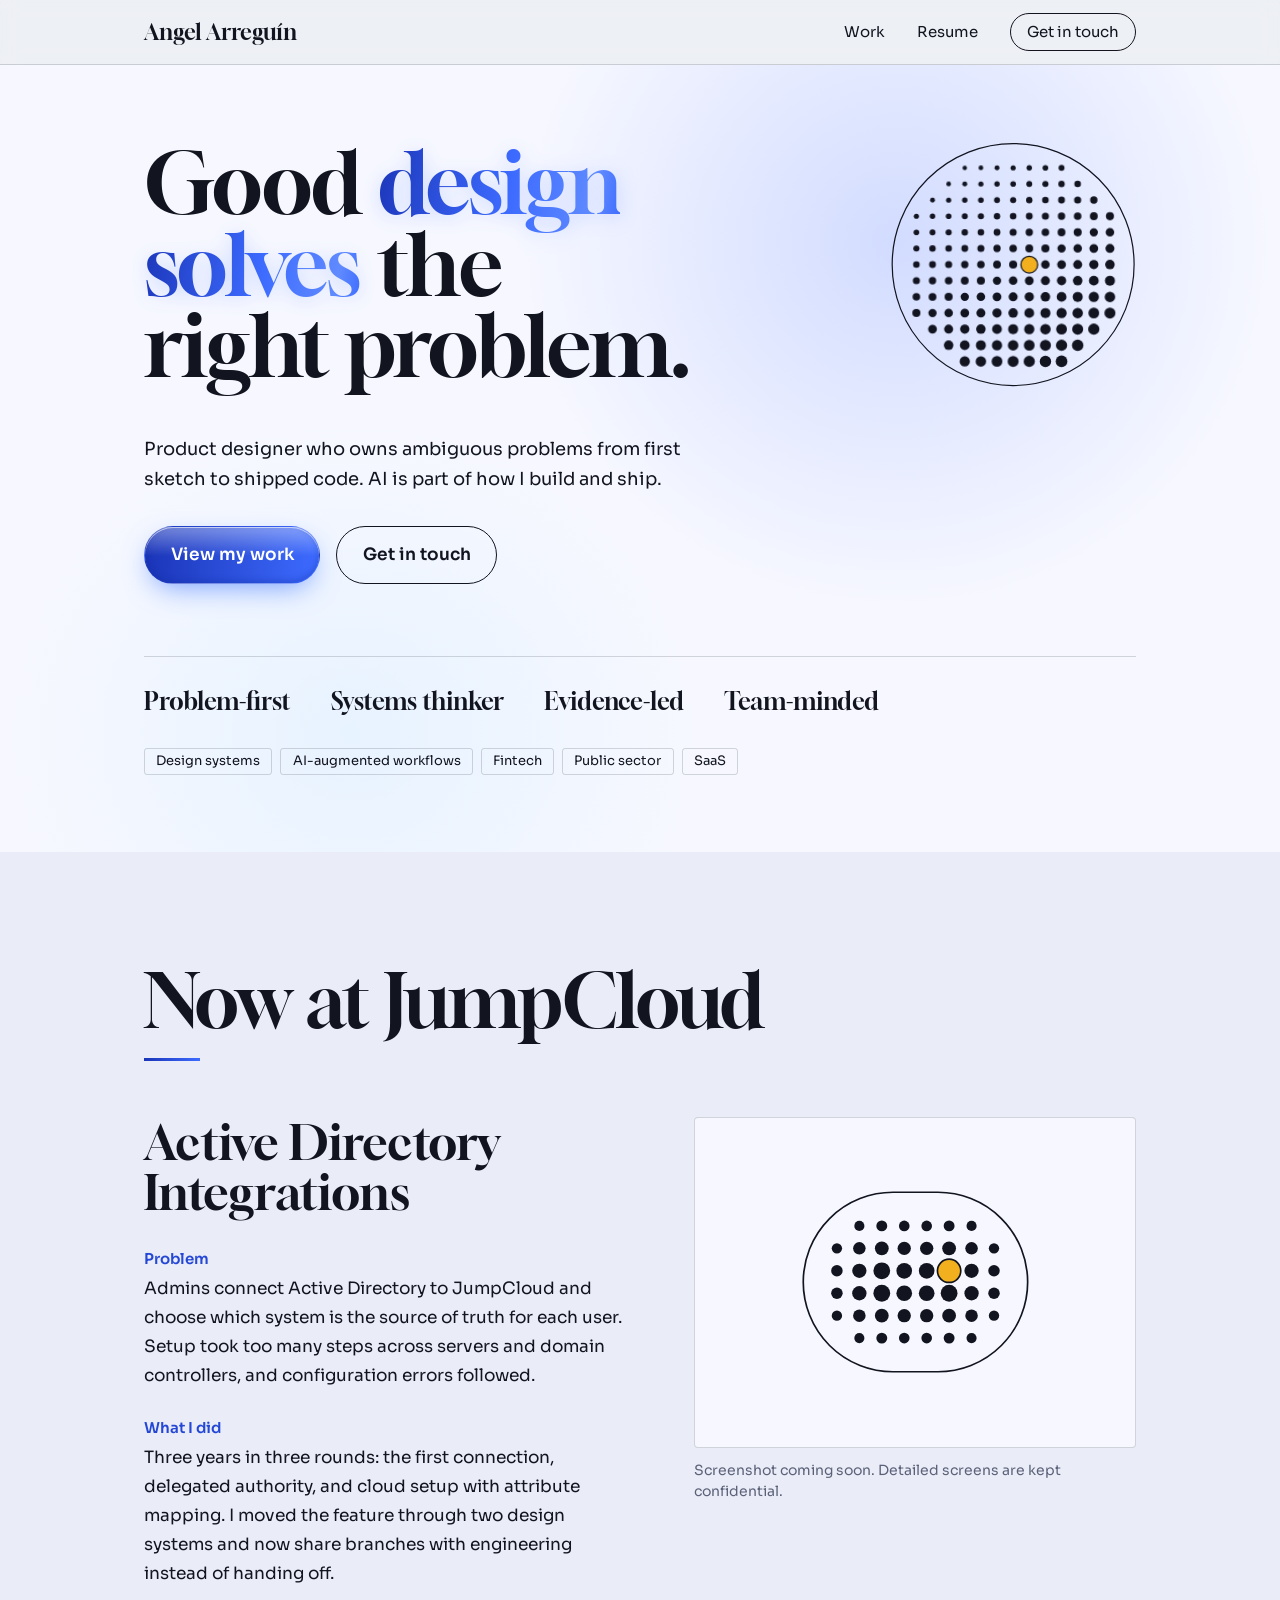
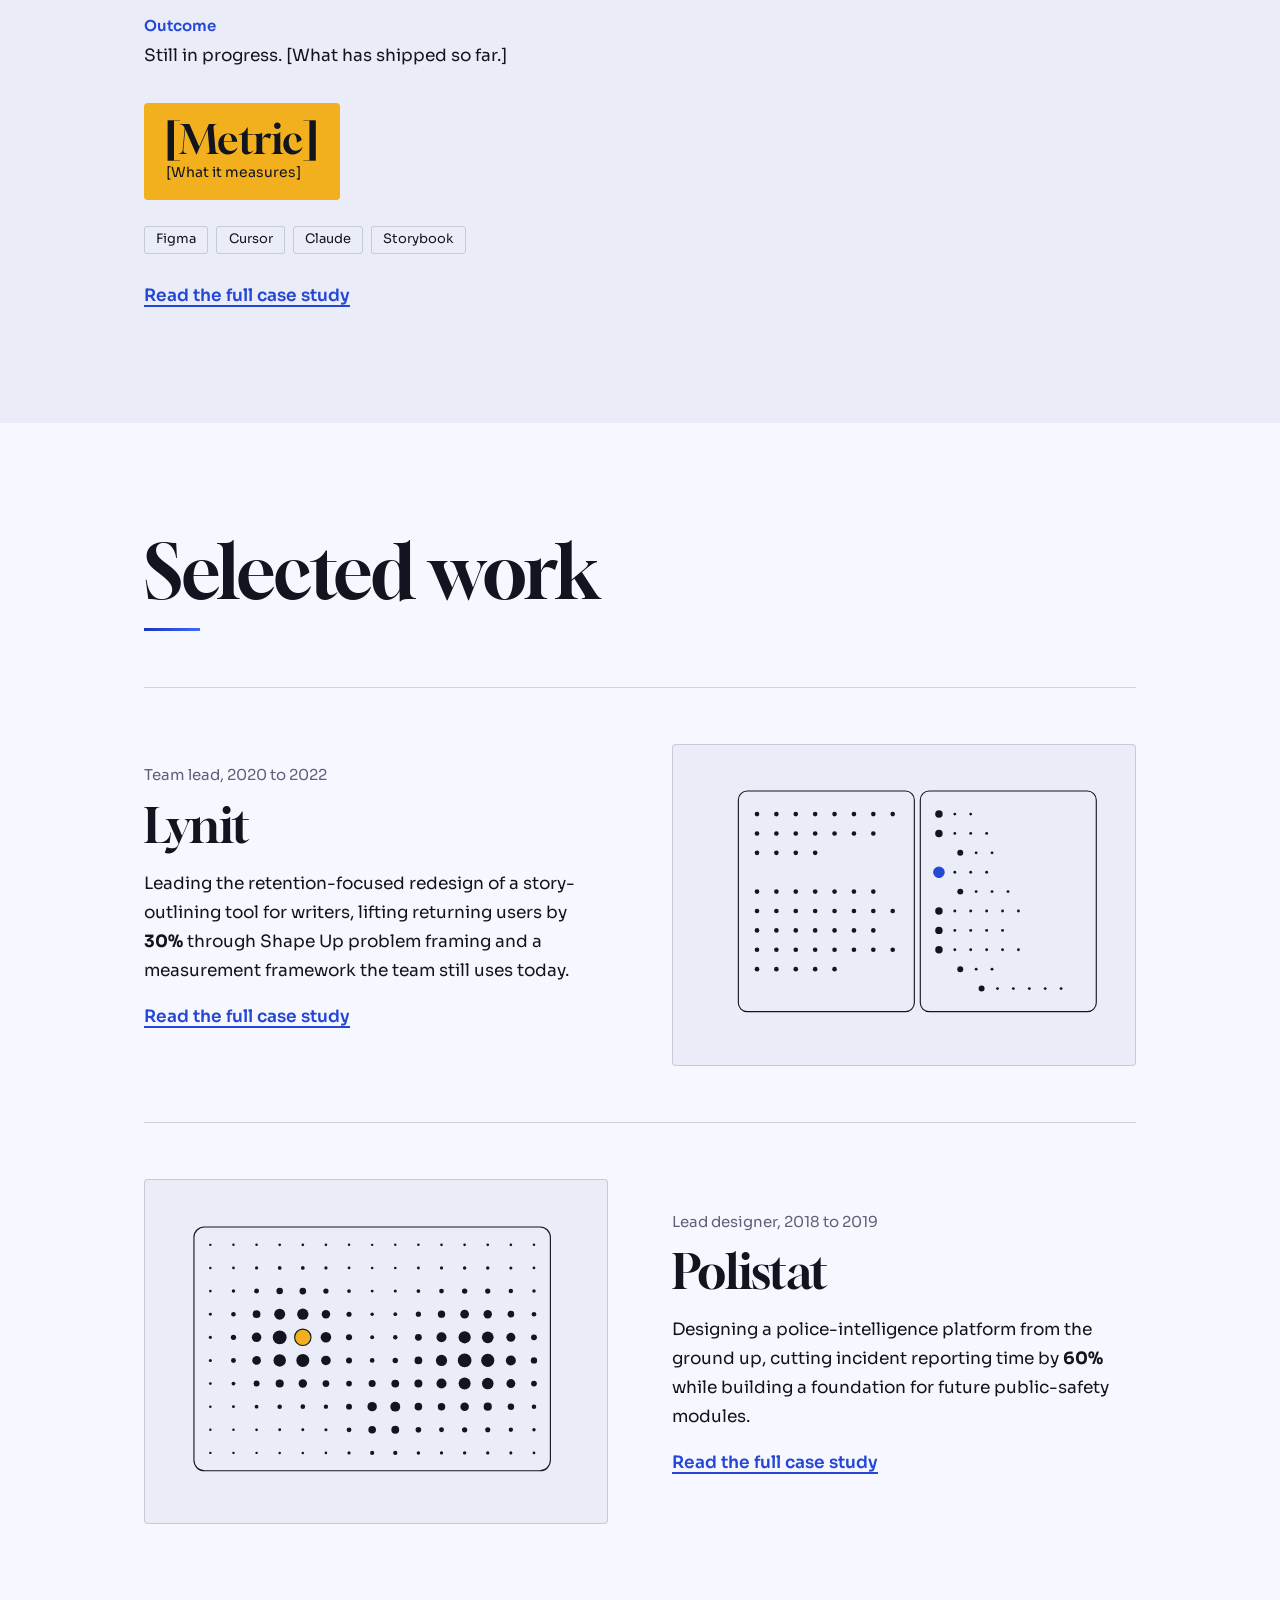
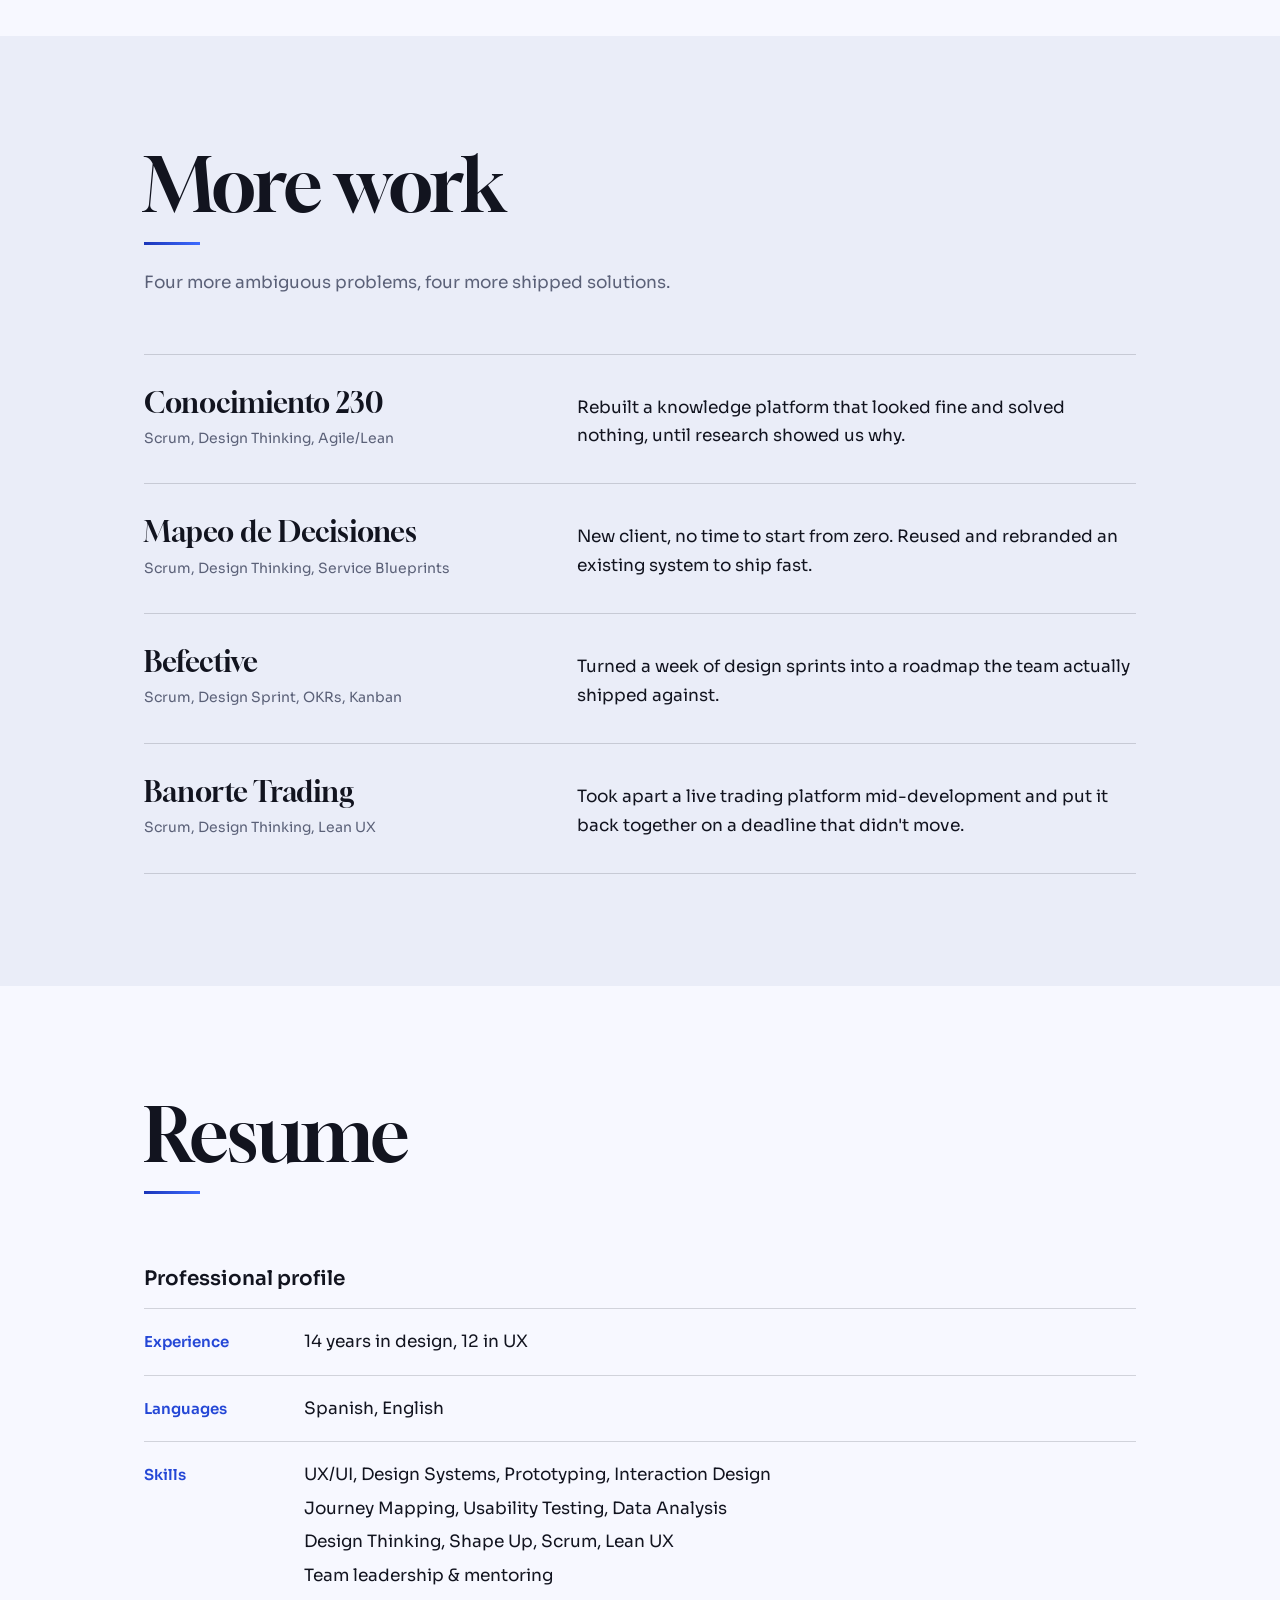
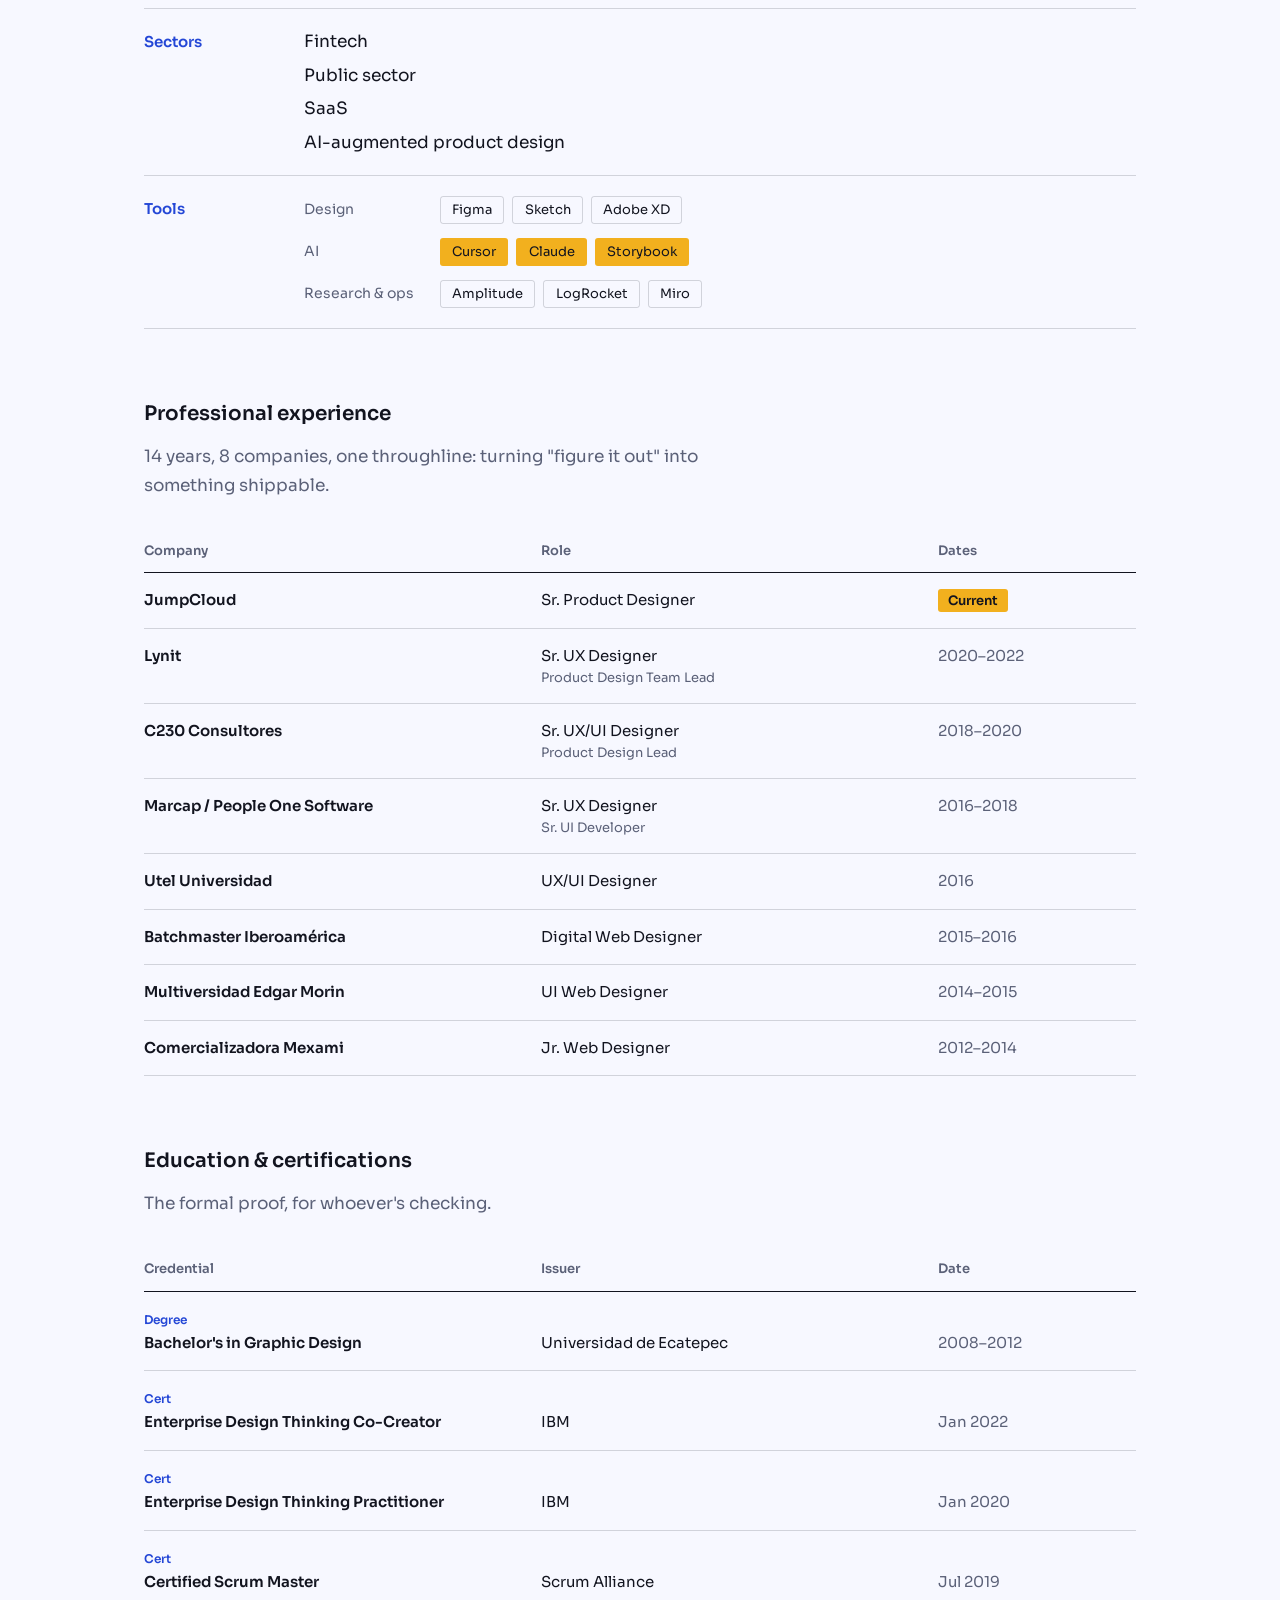
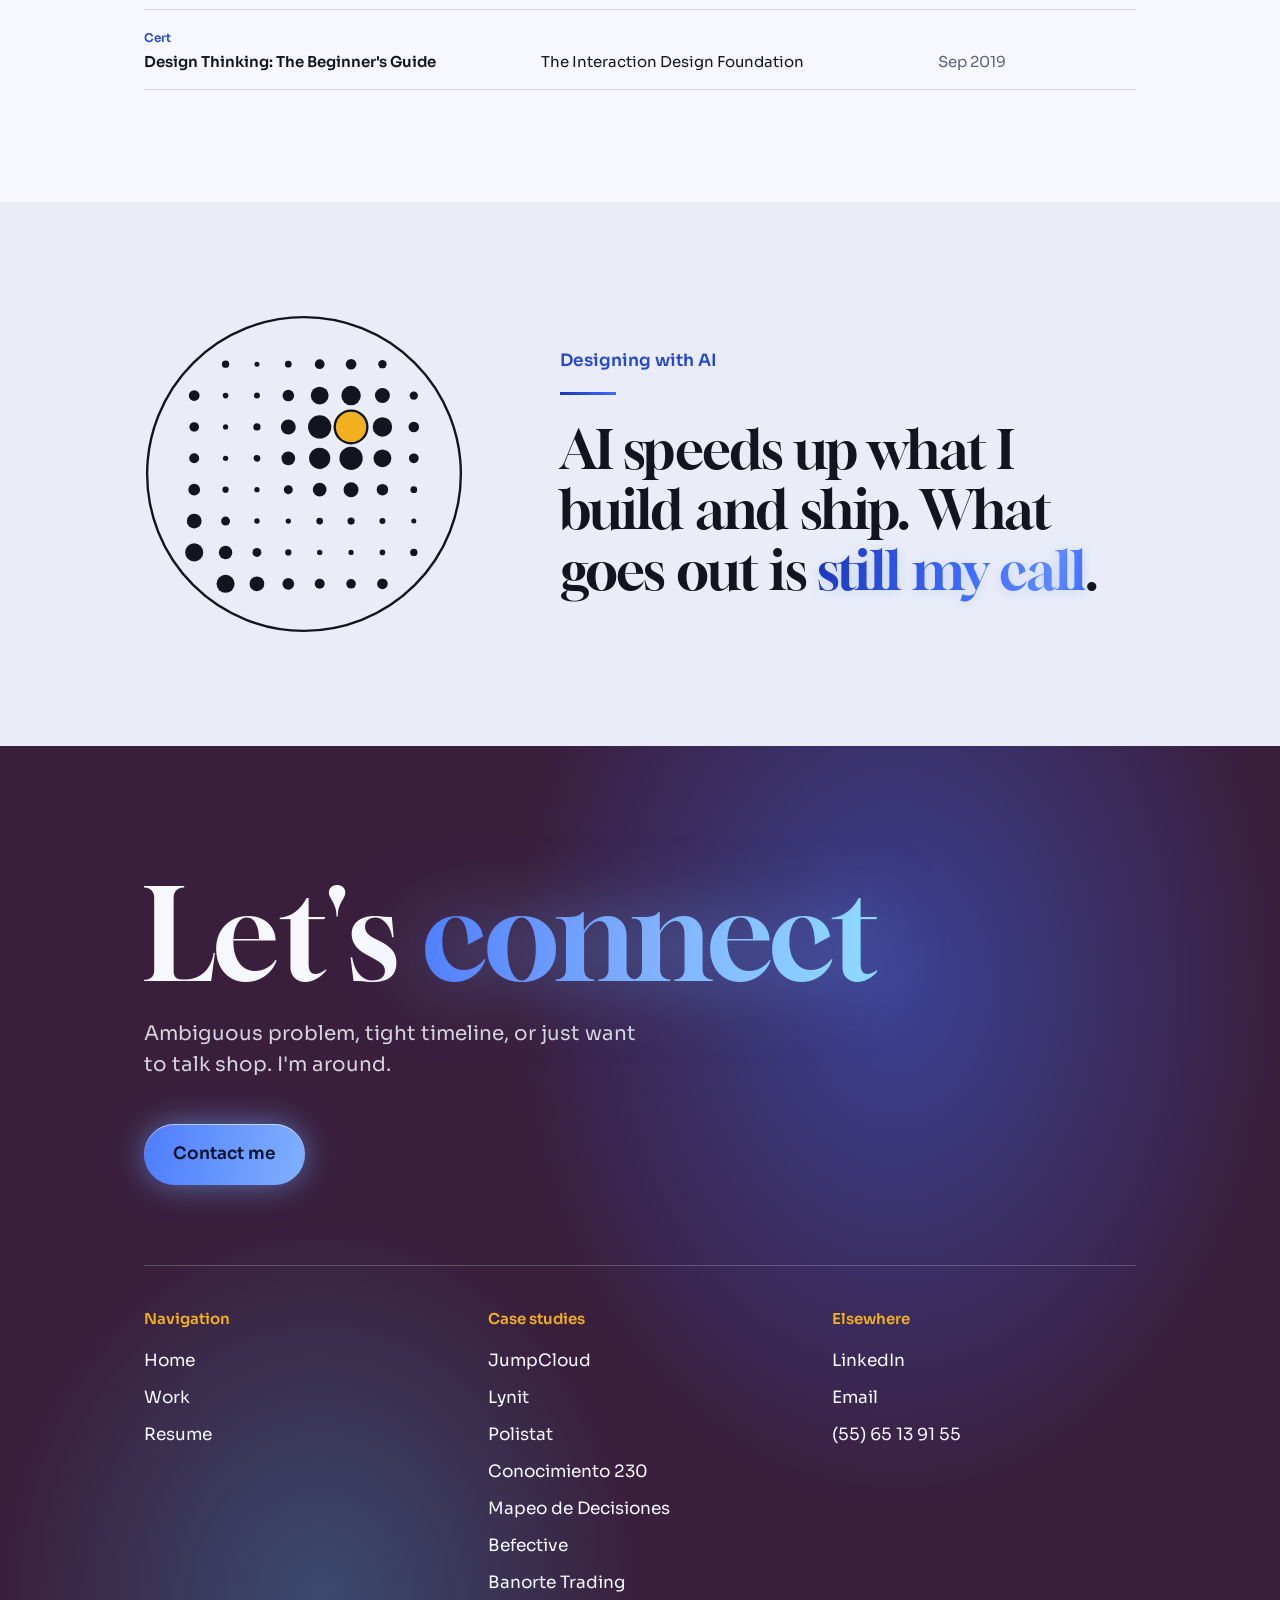
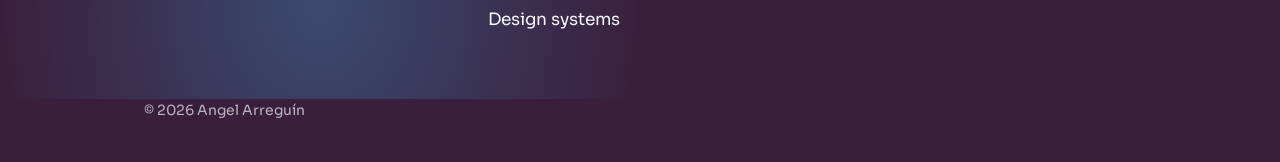
==== index.html @ a345d7eb "JumpCloud page: outcome copy and three metrics; bump cache version Co-Authored-By: Claude Sonnet 5.5" ====
<!DOCTYPE html>
<html lang="en">
<head>
<meta charset="UTF-8">
<meta name="viewport" content="width=device-width, initial-scale=1.0">
<meta name="color-scheme" content="light">
<title>Angel Arreguín — Product Designer</title>
<link rel="icon" href="data:image/svg+xml,%3Csvg xmlns='http://www.w3.org/2000/svg' viewBox='0 0 100 100'%3E%3Crect width='100' height='100' rx='22' fill='%232447D6'/%3E%3Ctext x='50' y='68' font-family='Georgia,serif' font-size='52' font-weight='700' fill='%23ECEEF4' text-anchor='middle'%3ELA%3C/text%3E%3C/svg%3E">
<link rel="preconnect" href="https://fonts.googleapis.com">
<link rel="preconnect" href="https://fonts.gstatic.com" crossorigin>
<link rel="stylesheet" href="https://fonts.googleapis.com/css2?family=Gloock&family=Sora:wght@300..700&display=swap">
<link rel="stylesheet" href="site.css?v=20261028j">
</head>
<body>

<header class="site-header">
  <div class="wrap">
    <a class="logo" href="index.html">Angel Arreguín</a>
    <nav aria-label="Main">
      <a href="#work">Work</a>
      <a href="#resume">Resume</a>
      <a class="nav-cta" href="mailto:l.angelarreguinperez@gmail.com">Get in touch</a>
    </nav>
  </div>
</header>

<main>

  <!-- Hero -->
  <section class="hero">
    <div class="wrap hero-top">
      <h1>Good <span class="accent">design solves</span> the right problem.</h1>
      <div class="art hero-art" data-animate data-align="end" data-cols="6" data-rows="5" data-hit="3,2" data-seed="11"></div>
    </div>

    <div class="wrap hero-intro">
      <p class="hero-sub">Product designer who owns ambiguous problems from first sketch to shipped code. AI is part of how I build and ship.</p>
      <div class="cta-row">
        <a class="btn-primary" href="#work">View my work</a>
        <a class="btn-secondary" href="mailto:l.angelarreguinperez@gmail.com">Get in touch</a>
      </div>
    </div>

    <div class="wrap">
      <ul class="traits">
        <li>Problem-first</li>
        <li>Systems thinker</li>
        <li>Evidence-led</li>
        <li>Team-minded</li>
      </ul>
      <ul class="expertise">
        <li><a class="chip" href="design-systems.html">Design systems</a></li>
        <li><span class="chip">AI-augmented workflows</span></li>
        <li><span class="chip">Fintech</span></li>
        <li><span class="chip">Public sector</span></li>
        <li><span class="chip">SaaS</span></li>
      </ul>
    </div>
  </section>

  <!-- Now at JumpCloud. id="work" lives here. -->
  <section id="work" class="section section--tint">
    <div class="wrap">
      <div class="section-head">
        <h2 class="section-title">Now at JumpCloud</h2>
      </div>

      <article class="jc">
        <div>
          <h3 class="jc-title">Active Directory Integrations</h3>

          <dl class="facts">
            <dt>Problem</dt>
            <dd>Admins connect Active Directory to JumpCloud and choose which system is the source of truth for each user. Setup took too many steps across servers and domain controllers, and configuration errors followed.</dd>

            <dt>What I did</dt>
            <dd>Three years in three rounds: the first connection, delegated authority, and cloud setup with attribute mapping. I moved the feature through two design systems and now share branches with engineering instead of handing off.</dd>

            <dt>Outcome</dt>
            <dd>Still in progress. [What has shipped so far.]</dd>
          </dl>

          <div class="metric">
            <span class="metric-value">[Metric]</span>
            <span class="metric-label">[What it measures]</span>
          </div>

          <ul class="expertise tool-line">
            <li><span class="chip">Figma</span></li>
            <li><span class="chip">Cursor</span></li>
            <li><span class="chip">Claude</span></li>
            <li><span class="chip">Storybook</span></li>
          </ul>

          <p style="margin: 1.75rem 0 0;"><a class="link" href="jumpcloud.html">Read the full case study</a></p>
        </div>

        <figure class="shot">
          <!-- Replace the frame with: <img src="assets/jc/feature1.png" alt="[Describe the screen]"> -->
          <div class="frame panel"><div class="art" data-cols="4" data-rows="3" data-hit="2,1" data-seed="5"></div></div>
          <figcaption>Screenshot coming soon. Detailed screens are kept confidential.</figcaption>
        </figure>
      </article>
    </div>
  </section>

  <!-- Selected work -->
  <section id="case-studies" class="section">
    <div class="wrap">
      <div class="section-head">
        <h2 class="section-title">Selected work</h2>
      </div>

      <article class="feature">
        <div>
          <p class="feature-meta">Team lead, 2020 to 2022</p>
          <h3>Lynit</h3>
          <p>Leading the retention-focused redesign of a story-outlining tool for writers, lifting returning users by <strong>30%</strong> through Shape Up problem framing and a measurement framework the team still uses today.</p>
          <p><a class="link" href="lynit.html">Read the full case study</a></p>
        </div>
        <div class="feature-art panel">
          <div class="art art--cobalt" data-kind="book" data-cols="5" data-rows="4" data-hit="1,2" data-seed="23"></div>
        </div>
      </article>

      <article class="feature feature--flip">
        <div>
          <p class="feature-meta">Lead designer, 2018 to 2019</p>
          <h3>Polistat</h3>
          <p>Designing a police-intelligence platform from the ground up, cutting incident reporting time by <strong>60%</strong> while building a foundation for future public-safety modules.</p>
          <p><a class="link" href="polistat.html">Read the full case study</a></p>
        </div>
        <div class="feature-art panel">
          <div class="art" data-kind="heat" data-cols="5" data-rows="4" data-hit="3,1" data-seed="41"></div>
        </div>
      </article>
    </div>
  </section>

  <!-- More work -->
  <section class="section section--tint">
    <div class="wrap">
      <div class="section-head">
        <h2 class="section-title">More work</h2>
        <p class="section-lede">Four more ambiguous problems, four more shipped solutions.</p>
      </div>

      <ul class="work-list">
        <li>
          <a class="work-row" href="conocimiento230.html">
            <div>
              <h3>Conocimiento 230</h3>
              <span class="tags">Scrum, Design Thinking, Agile/Lean</span>
            </div>
            <p>Rebuilt a knowledge platform that looked fine and solved nothing, until research showed us why.</p>
          </a>
        </li>
        <li>
          <a class="work-row" href="mapeodecisiones.html">
            <div>
              <h3>Mapeo de Decisiones</h3>
              <span class="tags">Scrum, Design Thinking, Service Blueprints</span>
            </div>
            <p>New client, no time to start from zero. Reused and rebranded an existing system to ship fast.</p>
          </a>
        </li>
        <li>
          <a class="work-row" href="befective.html">
            <div>
              <h3>Befective</h3>
              <span class="tags">Scrum, Design Sprint, OKRs, Kanban</span>
            </div>
            <p>Turned a week of design sprints into a roadmap the team actually shipped against.</p>
          </a>
        </li>
        <li>
          <a class="work-row" href="banortetrading.html">
            <div>
              <h3>Banorte Trading</h3>
              <span class="tags">Scrum, Design Thinking, Lean UX</span>
            </div>
            <p>Took apart a live trading platform mid-development and put it back together on a deadline that didn't move.</p>
          </a>
        </li>
      </ul>
    </div>
  </section>

  <!-- Resume -->
  <section id="resume" class="section">
    <div class="wrap">
      <div class="section-head">
        <h2 class="section-title">Resume</h2>
      </div>

      <div class="r-block">
        <h3 class="r-heading">Professional profile</h3>
        <div class="profile-row">
          <h4>Experience</h4>
          <p class="fact-value">14 years in design, 12 in UX</p>
        </div>
        <div class="profile-row">
          <h4>Languages</h4>
          <p class="fact-value">Spanish, English</p>
        </div>
        <div class="profile-row">
          <h4>Skills</h4>
          <ul class="plain-list">
            <li>UX/UI, Design Systems, Prototyping, Interaction Design</li>
            <li>Journey Mapping, Usability Testing, Data Analysis</li>
            <li>Design Thinking, Shape Up, Scrum, Lean UX</li>
            <li>Team leadership &amp; mentoring</li>
          </ul>
        </div>
        <div class="profile-row">
          <h4>Sectors</h4>
          <ul class="plain-list">
            <li>Fintech</li>
            <li>Public sector</li>
            <li>SaaS</li>
            <li>AI-augmented product design</li>
          </ul>
        </div>
        <div class="profile-row">
          <h4>Tools</h4>
          <div class="tool-groups">
            <div class="tool-group">
              <span class="tool-group-label">Design</span>
              <span class="pill">Figma</span><span class="pill">Sketch</span><span class="pill">Adobe XD</span>
            </div>
            <div class="tool-group">
              <span class="tool-group-label">AI</span>
              <span class="pill pill--ai">Cursor</span><span class="pill pill--ai">Claude</span><span class="pill pill--ai">Storybook</span>
            </div>
            <div class="tool-group">
              <span class="tool-group-label">Research &amp; ops</span>
              <span class="pill">Amplitude</span><span class="pill">LogRocket</span><span class="pill">Miro</span>
            </div>
          </div>
        </div>
      </div>

      <div class="r-block">
        <h3 class="r-heading">Professional experience</h3>
        <p class="r-intro">14 years, 8 companies, one throughline: turning "figure it out" into something shippable.</p>
        <div class="table-wrap">
          <table class="nice-table">
            <thead><tr><th>Company</th><th>Role</th><th>Dates</th></tr></thead>
            <tbody>
              <tr>
                <td class="cell-primary">JumpCloud</td>
                <td>Sr. Product Designer</td>
                <td class="cell-date"><span class="status-tag">Current</span></td>
              </tr>
              <tr><td class="cell-primary">Lynit</td><td>Sr. UX Designer<span class="cell-sub">Product Design Team Lead</span></td><td class="cell-date">2020–2022</td></tr>
              <tr><td class="cell-primary">C230 Consultores</td><td>Sr. UX/UI Designer<span class="cell-sub">Product Design Lead</span></td><td class="cell-date">2018–2020</td></tr>
              <tr><td class="cell-primary">Marcap / People One Software</td><td>Sr. UX Designer<span class="cell-sub">Sr. UI Developer</span></td><td class="cell-date">2016–2018</td></tr>
              <tr><td class="cell-primary">Utel Universidad</td><td>UX/UI Designer</td><td class="cell-date">2016</td></tr>
              <tr><td class="cell-primary">Batchmaster Iberoamérica</td><td>Digital Web Designer</td><td class="cell-date">2015–2016</td></tr>
              <tr><td class="cell-primary">Multiversidad Edgar Morin</td><td>UI Web Designer</td><td class="cell-date">2014–2015</td></tr>
              <tr><td class="cell-primary">Comercializadora Mexami</td><td>Jr. Web Designer</td><td class="cell-date">2012–2014</td></tr>
            </tbody>
          </table>
        </div>
      </div>

      <div class="r-block">
        <h3 class="r-heading">Education &amp; certifications</h3>
        <p class="r-intro">The formal proof, for whoever's checking.</p>
        <div class="table-wrap">
          <table class="nice-table nice-table--cred">
            <thead><tr><th>Credential</th><th>Issuer</th><th>Date</th></tr></thead>
            <tbody>
              <tr><td class="cell-primary"><span class="type-badge">Degree</span><br>Bachelor's in Graphic Design</td><td>Universidad de Ecatepec</td><td class="cell-date">2008–2012</td></tr>
              <tr><td class="cell-primary"><span class="type-badge">Cert</span><br>Enterprise Design Thinking Co-Creator</td><td>IBM</td><td class="cell-date">Jan 2022</td></tr>
              <tr><td class="cell-primary"><span class="type-badge">Cert</span><br>Enterprise Design Thinking Practitioner</td><td>IBM</td><td class="cell-date">Jan 2020</td></tr>
              <tr><td class="cell-primary"><span class="type-badge">Cert</span><br>Certified Scrum Master</td><td>Scrum Alliance</td><td class="cell-date">Jul 2019</td></tr>
              <tr><td class="cell-primary"><span class="type-badge">Cert</span><br>Design Thinking: The Beginner's Guide</td><td>The Interaction Design Foundation</td><td class="cell-date">Sep 2019</td></tr>
            </tbody>
          </table>
        </div>
      </div>
    </div>
  </section>


  <!-- AI statement -->
  <section class="section section--tint ai-banner" aria-labelledby="ai-kicker">
    <div class="wrap ai-grid">
      <div class="ai-art"><div class="art" data-cols="4" data-rows="4" data-hit="2,1" data-seed="17"></div></div>
      <div>
        <p class="ai-kicker" id="ai-kicker">Designing with AI</p>
        <p class="ai-statement">AI speeds up what I build and ship. What goes out is <span class="accent">still my call</span>.</p>
      </div>
    </div>
  </section>

</main>

<!-- Contact band -->
<section id="contact" class="band-dark contact">
  <div class="wrap">
    <h2 class="contact-headline">Let's <span class="shine">connect</span></h2>
    <p class="contact-sub">Ambiguous problem, tight timeline, or just want to talk shop. I'm around.</p>
    <a class="btn-contact" href="mailto:l.angelarreguinperez@gmail.com">Contact me</a>

    <div class="footer-columns">
      <div class="footer-col">
        <h4>Navigation</h4>
        <ul>
          <li><a href="index.html">Home</a></li>
          <li><a href="#work">Work</a></li>
          <li><a href="#resume">Resume</a></li>
        </ul>
      </div>

      <div class="footer-col">
        <h4>Case studies</h4>
        <ul>
          <li><a href="jumpcloud.html">JumpCloud</a></li>
          <li><a href="lynit.html">Lynit</a></li>
          <li><a href="polistat.html">Polistat</a></li>
          <li><a href="conocimiento230.html">Conocimiento 230</a></li>
          <li><a href="mapeodecisiones.html">Mapeo de Decisiones</a></li>
          <li><a href="befective.html">Befective</a></li>
          <li><a href="banortetrading.html">Banorte Trading</a></li>
          <li><a href="design-systems.html">Design systems</a></li>
        </ul>
      </div>

      <div class="footer-col">
        <h4>Elsewhere</h4>
        <ul>
          <li><a href="https://www.linkedin.com/in/angel-arreguin/" target="_blank" rel="noopener">LinkedIn</a></li>
          <li><a href="mailto:l.angelarreguinperez@gmail.com">Email</a></li>
          <li><a href="tel:+525565139155">(55) 65 13 91 55</a></li>
        </ul>
      </div>
    </div>
  </div>
</section>

<footer class="site-footer band-dark">
  <div class="wrap">© 2026 Angel Arreguín</div>
</footer>

<script src="art.js?v=20261028j" defer></script>
<script src="cursor.js?v=20261028j" defer></script>
</body>
</html>
---- site.css ----
/* ==========================================================================
   site.css: Luis Angel Arreguín portfolio, redesign v2
   Replaces style.css for pages that link to it. Old pages keep style.css.
   Fonts (load in each page's <head>):
   https://fonts.googleapis.com/css2?family=Gloock&family=Sora:wght@300..700&display=swap
   To try Instrument Serif instead, change --font-display below and the font link.
   ========================================================================== */

:root {
  /* Color */
  --chalk: #F7F8FF;        /* paper, a touch lighter and cooler */
  --chalk-deep: #EAEDF8;   /* tinted bands and panels */
  --ink: #12141F;          /* text, headlines */
  --cobalt: #2447D6;       /* accent: links, rules, one headline */
  --marigold: #F2B01E;     /* fills only, always with ink text */
  --slate: #5B6178;        /* secondary text */
  --plum: #3A1F3D;         /* dark close band */
  --line: rgba(18, 20, 31, .16);

  /* Gradients: same blue family. "shine" is the headline gloss, "glow" the dark-band version. */
  --grad: linear-gradient(90deg, #1B35B8 0%, #3D6BFF 100%);
  --grad-shine: linear-gradient(100deg, #1B35B8 0%, #3D6BFF 55%, #5F8AFF 88%, #3D6BFF 100%);
  --grad-night: linear-gradient(95deg, #4E7DFF 0%, #7FB0FF 50%, #8FDBFF 100%);

  /* Type */
  --font-display: "Gloock", Georgia, "Times New Roman", serif;
  --font-body: "Sora", system-ui, -apple-system, "Segoe UI", sans-serif;

  /* Layout */
  --measure: 40rem;
  --wide: 68rem;
  --gutter: clamp(1.25rem, 5vw, 3rem);
  --ease: cubic-bezier(.22, .61, .36, 1);
}

*, *::before, *::after { box-sizing: border-box; }

html { scroll-behavior: smooth; scroll-padding-top: 5rem; overflow-x: hidden; }

body {
  margin: 0;
  background: var(--chalk);
  color: var(--ink);
  font-family: var(--font-body);
  font-size: 1.0625rem;
  line-height: 1.7;
  -webkit-font-smoothing: antialiased;
}

img { max-width: 100%; display: block; }
a { color: inherit; }
h1, h2, h3, h4, p, ul, dl, figure { margin-top: 0; }

:focus-visible { outline: 2px solid var(--cobalt); outline-offset: 3px; border-radius: 2px; }
.band-dark :focus-visible { outline-color: var(--marigold); }

.wrap { max-width: var(--wide); margin: 0 auto; padding: 0 var(--gutter); }

/* --------------------------------------------------------------------------
   Header
   -------------------------------------------------------------------------- */
.site-header {
  position: sticky;
  top: 0;
  z-index: 20;
  background: rgba(236, 238, 244, .88);
  -webkit-backdrop-filter: blur(10px);
  backdrop-filter: blur(10px);
  border-bottom: 1px solid var(--line);
}
.site-header .wrap { display: flex; align-items: center; justify-content: space-between; height: 4rem; }
.logo { font-family: var(--font-display); font-size: 1.35rem; text-decoration: none; white-space: nowrap; }
.site-header nav { display: flex; align-items: center; gap: clamp(1rem, 3vw, 2rem); font-size: .9375rem; }
.site-header nav a { text-decoration: none; }
.site-header nav a:not(.nav-cta):hover { text-decoration: underline; text-underline-offset: .3em; }
.nav-cta {
  white-space: nowrap;
  border: 1px solid var(--ink);
  border-radius: 999px;
  padding: .35rem 1rem;
  transition: background .24s var(--ease), color .24s var(--ease);
}
.nav-cta:hover { background: var(--ink); color: var(--chalk); }

/* --------------------------------------------------------------------------
   Hero
   -------------------------------------------------------------------------- */
.hero { position: relative; isolation: isolate; overflow: hidden; padding: clamp(3rem, 6vw, 5rem) 0 clamp(3rem, 6vw, 5rem); }
/* soft color clouds behind the headline, so the gloss has something to catch */
.hero::before,
.hero::after { content: ""; position: absolute; z-index: -1; pointer-events: none; }
.hero::before { top: -25%; right: 0; width: 60%; height: 95%; background: radial-gradient(closest-side, rgba(61, 107, 255, .20), rgba(61, 107, 255, 0)); }
.hero::after { bottom: -25%; left: 0; width: 55%; height: 80%; background: radial-gradient(closest-side, rgba(43, 180, 255, .08), rgba(43, 180, 255, 0)); }
.hero-top {
  display: grid;
  grid-template-columns: minmax(0, 1.7fr) minmax(0, 1fr);
  gap: clamp(2rem, 5vw, 4rem);
}
.hero h1 {
  margin: 0;
  font-family: var(--font-display);
  font-weight: 400;
  font-size: clamp(2.75rem, 1rem + 5.4vw, 5.5rem);
  line-height: .96;
  letter-spacing: -.02em;
  text-wrap: balance;
}
.accent {
  color: var(--cobalt); /* fallback if background-clip: text is unsupported */
  background-image: var(--grad-shine);
  -webkit-background-clip: text;
  background-clip: text;
  -webkit-text-fill-color: transparent;
  -webkit-box-decoration-break: clone;
  box-decoration-break: clone;
  filter: drop-shadow(0 .04em .12em rgba(47, 107, 255, .2));
}

/* The art fills the headline's height, so the two line up top and bottom */
.hero .hero-art { position: relative; }
.hero .hero-art svg { position: absolute; inset: 0; width: 100%; height: 100%; }

.hero-intro { margin-top: clamp(2rem, 4vw, 3rem); }
.hero-sub { max-width: 36rem; margin-bottom: 2rem; font-size: 1.125rem; line-height: 1.65; }
.cta-row { display: flex; flex-wrap: wrap; gap: 1rem; align-items: center; }

.btn-primary,
.btn-secondary {
  display: inline-block;
  border-radius: 999px;
  padding: .85rem 1.6rem;
  font-weight: 600;
  text-decoration: none;
  transition: background .24s var(--ease), color .24s var(--ease);
}
.btn-primary {
  background: linear-gradient(180deg, rgba(255, 255, 255, .38), rgba(255, 255, 255, 0) 52%), var(--grad);
  background-color: var(--cobalt);
  color: #fff;
  border: 1px solid transparent;
  box-shadow: 0 10px 28px -8px rgba(47, 107, 255, .65), inset 0 1px 0 rgba(255, 255, 255, .6), inset 0 -2px 6px rgba(15, 42, 158, .35);
}
.btn-primary:hover { background: var(--ink); box-shadow: none; }
.btn-secondary { border: 1px solid var(--ink); }
.btn-secondary:hover { background: var(--ink); color: var(--chalk); }

.traits {
  list-style: none;
  display: flex;
  flex-wrap: wrap;
  gap: .5rem 2.5rem;
  margin: clamp(3rem, 6vw, 4.5rem) 0 1.5rem;
  padding: 1.5rem 0 0;
  border-top: 1px solid var(--line);
  font-family: var(--font-display);
  font-size: 1.5rem;
}
.expertise { list-style: none; display: flex; flex-wrap: wrap; gap: .5rem; margin: 0; padding: 0; }

.chip,
.pill {
  display: inline-block;
  border: 1px solid var(--line);
  border-radius: 3px;
  padding: .15rem .7rem;
  font-size: .8125rem;
  line-height: 1.6;
  text-decoration: none;
}
a.chip:hover { border-color: var(--ink); }
.pill--ai { background: var(--marigold); border-color: transparent; }

/* --------------------------------------------------------------------------
   Generated art
   -------------------------------------------------------------------------- */
.art svg { display: block; width: 100%; height: auto; overflow: visible; }
.art .bezel { fill: none; stroke: var(--ink); stroke-width: 1.5; }
.art .cell { fill: var(--ink); stroke: none; }
.art .axis { stroke: var(--ink); stroke-width: 1.5; fill: none; }
.art .lens-ring { fill: none; stroke: var(--ink); stroke-width: 3; }
.art .lens-handle { stroke: var(--ink); stroke-width: 9; stroke-linecap: round; }
.art .ring { fill: var(--chalk); stroke: var(--ink); stroke-width: 1.5; }
.art .bezel.hit { fill: var(--marigold); }
.art--cobalt .bezel.hit { fill: var(--cobalt); }
.art .hit { fill: var(--marigold); stroke: var(--ink); stroke-width: 1.5; }
.art--cobalt .hit { fill: var(--cobalt); stroke: var(--cobalt); }

@keyframes cell-in { from { opacity: 0; } to { opacity: 1; } }
@keyframes hit-fill { from { fill: transparent; } }

.art[data-animate] .cell { animation: cell-in .5s var(--ease) var(--d, 0ms) both; }
.art[data-animate] .hit {
  animation: cell-in .5s var(--ease) var(--d, 0ms) both, hit-fill .7s var(--ease) 1.3s both;
}

@media (prefers-reduced-motion: reduce) {
  html { scroll-behavior: auto; }
  .art[data-animate] .cell,
  .art[data-animate] .hit { animation: none; }
}

/* --------------------------------------------------------------------------
   Sections
   -------------------------------------------------------------------------- */
.section { padding: clamp(4rem, 9vw, 7rem) 0; }
.section--tint { background: var(--chalk-deep); }

.section-head { margin-bottom: 3.5rem; }
.section-title {
  font-family: var(--font-display);
  font-weight: 400;
  font-size: clamp(2.5rem, 1.4rem + 4vw, 4.75rem);
  line-height: 1;
  letter-spacing: -.015em;
  margin-bottom: 0;
}
.section-title::after {
  content: "";
  display: block;
  width: 3.5rem;
  height: 3px;
  margin-top: 1.25rem;
  background: var(--grad);
}
.section-lede { max-width: var(--measure); color: var(--slate); margin: 1.5rem 0 0; }

.panel { background: var(--chalk-deep); border: 1px solid var(--line); border-radius: 4px; }
.section--tint .panel { background: var(--chalk); }

.link { color: var(--cobalt); font-weight: 600; text-decoration-thickness: 2px; text-underline-offset: .25em; }
.link:hover { color: var(--ink); }

/* --------------------------------------------------------------------------
   Now at JumpCloud
   -------------------------------------------------------------------------- */
.jc { display: grid; grid-template-columns: minmax(0, 1.1fr) minmax(0, 1fr); gap: clamp(2rem, 5vw, 4.5rem); align-items: start; }
.jc-title {
  font-family: var(--font-display);
  font-weight: 400;
  font-size: clamp(2rem, 1.3rem + 2.4vw, 3rem);
  line-height: 1.05;
  margin-bottom: 1.75rem;
}
.facts { margin: 0; }
.facts dt { margin-top: 1.5rem; font-size: .9375rem; font-weight: 600; color: var(--cobalt); }
.facts dt:first-child { margin-top: 0; }
.facts dd { margin: .25rem 0 0; max-width: var(--measure); }

.metrics { display: flex; flex-wrap: wrap; gap: 1rem; margin-top: 2rem; }
.metrics .metric { margin-top: 0; flex: 1 1 14rem; display: block; }
.metric { display: inline-block; margin-top: 2rem; padding: 1rem 1.4rem; background: var(--marigold); color: var(--ink); border-radius: 4px; }
.metric-value { display: block; font-family: var(--font-display); font-size: clamp(1.75rem, 1.2rem + 1.6vw, 2.5rem); line-height: 1.05; }
.metric-label { display: block; font-size: .875rem; }

.tool-line { display: flex; flex-wrap: wrap; gap: .5rem; margin-top: 1.5rem; }

.shot { margin: 0; }
.shot .frame { display: grid; place-items: center; aspect-ratio: 4 / 3; padding: 8%; }
.shot--wide .frame { aspect-ratio: 16 / 9; }
.shot .frame .art { width: 62%; }
.shot img { width: 100%; border: 1px solid var(--line); border-radius: 4px; }
.shot figcaption { margin-top: .75rem; color: var(--slate); font-size: .875rem; line-height: 1.5; }

/* --------------------------------------------------------------------------
   Selected work
   -------------------------------------------------------------------------- */
.feature {
  display: grid;
  grid-template-columns: minmax(0, 1fr) minmax(0, 1fr);
  gap: clamp(2rem, 5vw, 5rem);
  align-items: center;
  padding: 3.5rem 0;
  border-top: 1px solid var(--line);
}
.feature:first-child { border-top: 0; padding-top: 0; }
.feature:last-child { padding-bottom: 0; }
.feature--flip .feature-art { order: -1; }
.feature-meta { margin-bottom: .75rem; color: var(--slate); font-size: .9375rem; }
.feature h3 {
  font-family: var(--font-display);
  font-weight: 400;
  font-size: clamp(2rem, 1.3rem + 2.4vw, 3rem);
  line-height: 1.05;
  letter-spacing: -.015em;
  margin-bottom: 1.25rem;
}
.feature p { max-width: var(--measure); }
.feature-art { padding: 8%; }

/* --------------------------------------------------------------------------
   More work
   -------------------------------------------------------------------------- */
.work-list { list-style: none; margin: 0; padding: 0; border-top: 1px solid var(--line); }
.work-list li { border-bottom: 1px solid var(--line); }
.work-row {
  display: grid;
  grid-template-columns: minmax(0, 1.1fr) minmax(0, 1.6fr);
  gap: 1rem 3rem;
  align-items: baseline;
  padding: 2rem 0;
  text-decoration: none;
}
.work-row h3 {
  font-family: var(--font-display);
  font-weight: 400;
  font-size: clamp(1.375rem, 1.1rem + 1vw, 1.75rem);
  line-height: 1.15;
  margin: 0;
  transition: color .24s var(--ease);
}
.work-row:hover h3 { color: var(--cobalt); }
.work-row .tags { display: block; margin-top: .5rem; color: var(--slate); font-size: .875rem; }
.work-row p { margin: 0; max-width: var(--measure); }

/* --------------------------------------------------------------------------
   Resume
   -------------------------------------------------------------------------- */
.r-block { margin-top: 4.5rem; }
.r-block:first-child { margin-top: 0; }
.r-heading { font-family: var(--font-body); font-weight: 600; font-size: 1.25rem; line-height: 1.3; margin-bottom: 1rem; }
.r-intro { max-width: var(--measure); margin-bottom: 1.75rem; color: var(--slate); }

.fact-value { margin: 0; font-size: 1.0625rem; line-height: 1.5; }

.profile-row {
  display: grid;
  grid-template-columns: 8rem minmax(0, 1fr);
  gap: .75rem 2rem;
  padding: 1.25rem 0;
  border-top: 1px solid var(--line);
}
.profile-row:last-child { border-bottom: 1px solid var(--line); }
.profile-row h4 { margin: 0; font-size: .9375rem; font-weight: 600; color: var(--cobalt); }
.plain-list { list-style: none; display: grid; gap: .5rem; margin: 0; padding: 0; line-height: 1.5; }
.tool-groups { display: grid; gap: .9rem; }
.tool-group { display: flex; flex-wrap: wrap; align-items: center; gap: .5rem; }
.tool-group-label { min-width: 8rem; color: var(--slate); font-size: .875rem; }

.table-wrap { overflow-x: auto; }
.nice-table { width: 100%; min-width: 36rem; table-layout: fixed; border-collapse: collapse; font-size: .9375rem; line-height: 1.5; }
.nice-table th {
  padding: .75rem 1.25rem .75rem 0;
  border-bottom: 1px solid var(--ink);
  color: var(--slate);
  font-size: .8125rem;
  font-weight: 600;
  text-align: left;
}
.nice-table td { padding: 1rem 1.25rem 1rem 0; border-bottom: 1px solid var(--line); vertical-align: top; }
.nice-table th:nth-child(1), .nice-table th:nth-child(2) { width: 40%; }
.nice-table th:nth-child(3) { width: 20%; }
.nice-table--cred td:not(:first-child) { vertical-align: bottom; }
.cell-primary { font-weight: 600; }
.cell-sub { display: block; color: var(--slate); font-size: .8125rem; font-weight: 400; }
.cell-date { white-space: nowrap; color: var(--slate); }
.status-tag { display: inline-block; padding: .1rem .65rem; background: var(--marigold); color: var(--ink); border-radius: 3px; font-size: .8125rem; font-weight: 600; }
.type-badge { display: inline-block; margin-bottom: .2rem; color: var(--cobalt); font-size: .75rem; font-weight: 600; }

/* --------------------------------------------------------------------------
   Contact band and footer
   -------------------------------------------------------------------------- */
.band-dark { background: var(--plum); color: var(--chalk); }
.contact { position: relative; isolation: isolate; overflow: hidden; padding: clamp(5rem, 10vw, 8rem) 0 4rem; }
.contact::before,
.contact::after { content: ""; position: absolute; z-index: -1; pointer-events: none; }
.contact::before { top: -30%; right: 0; width: 60%; height: 110%; background: radial-gradient(closest-side, rgba(61, 107, 255, .45), rgba(61, 107, 255, 0)); }
.contact::after { bottom: -30%; left: 0; width: 50%; height: 80%; background: radial-gradient(closest-side, rgba(60, 200, 255, .26), rgba(60, 200, 255, 0)); }
.shine {
  color: #7FB0FF; /* fallback */
  background-image: var(--grad-night);
  -webkit-background-clip: text;
  background-clip: text;
  -webkit-text-fill-color: transparent;
  filter: drop-shadow(0 0 .28em rgba(110, 170, 255, .55));
}
.contact-headline {
  font-family: var(--font-display);
  font-weight: 400;
  font-size: clamp(3.5rem, 1.5rem + 8vw, 8.5rem);
  line-height: .95;
  letter-spacing: -.02em;
  margin-bottom: 1.5rem;
}
.contact-sub { max-width: 32rem; font-size: 1.25rem; line-height: 1.55; color: rgba(236, 238, 244, .88); }
.btn-contact {
  display: inline-block;
  margin-top: 1.5rem;
  padding: 1rem 1.8rem;
  background: linear-gradient(95deg, #4E7DFF 0%, #7FB0FF 100%);
  color: #0F1330;
  border-radius: 999px;
  font-weight: 600;
  text-decoration: none;
  box-shadow: 0 0 34px -4px rgba(110, 170, 255, .75), inset 0 1px 0 rgba(255, 255, 255, .55);
  transition: background .24s var(--ease), box-shadow .24s var(--ease);
}
.btn-contact:hover { background: var(--chalk); box-shadow: 0 0 40px -2px rgba(143, 219, 255, .8); }

.footer-columns {
  display: grid;
  grid-template-columns: repeat(3, minmax(0, 1fr));
  gap: 2.5rem;
  margin-top: 5rem;
  padding-top: 2.5rem;
  border-top: 1px solid rgba(236, 238, 244, .22);
}
.footer-col h4 { margin-bottom: 1rem; font-size: .9375rem; font-weight: 600; color: var(--marigold); }
.footer-col ul { list-style: none; display: grid; gap: .5rem; margin: 0; padding: 0; }
.footer-col a { color: var(--chalk); text-decoration: none; }
.footer-col a:hover { text-decoration: underline; text-decoration-color: var(--marigold); text-underline-offset: .3em; }

.site-footer { background: var(--plum); color: rgba(236, 238, 244, .72); font-size: .875rem; padding-bottom: 2.5rem; }

/* --------------------------------------------------------------------------
   Case study page (jumpcloud.html and future pages)
   -------------------------------------------------------------------------- */
.page-hero { padding: clamp(3.5rem, 8vw, 6rem) 0 clamp(2.5rem, 5vw, 4rem); }
.page-hero:has(.meta-grid) { padding-bottom: 0; }
.back { display: inline-block; margin-bottom: 2rem; color: var(--cobalt); font-weight: 600; text-decoration: none; }
.back:hover { color: var(--ink); text-decoration: underline; text-underline-offset: .3em; }
.page-title {
  font-family: var(--font-display);
  font-weight: 400;
  font-size: clamp(2.75rem, 1.2rem + 6vw, 6rem);
  line-height: .98;
  letter-spacing: -.02em;
  max-width: 16ch;
  margin-bottom: 1.5rem;
}
.page-lede { max-width: 36rem; font-size: 1.25rem; line-height: 1.55; }
.meta-list { list-style: none; display: flex; flex-wrap: wrap; gap: .5rem 2.25rem; margin: 2rem 0 0; padding: 0; color: var(--slate); font-size: .9375rem; }

.body-text p { max-width: var(--measure); }
.body-sub { font-family: var(--font-display); font-weight: 400; font-size: clamp(1.5rem, 1.1rem + 1.2vw, 2rem); line-height: 1.15; margin-bottom: 1.25rem; max-width: 24ch; }

.steps { list-style: none; display: grid; grid-template-columns: repeat(4, minmax(0, 1fr)); gap: 2rem; margin: 3rem 0 0; padding: 0; }
.step-art { aspect-ratio: 1; display: grid; place-items: center; padding: 14%; }
.step-art .art { width: 100%; }
.step-num { display: block; margin: 1rem 0 .25rem; font-family: var(--font-display); font-size: 1.5rem; line-height: 1; color: var(--cobalt); }
.step h3 { margin: 0 0 .25rem; font-size: 1rem; font-weight: 600; }
.step p { margin: 0; color: var(--slate); font-size: .9375rem; line-height: 1.5; }

.compare { display: grid; grid-template-columns: 1fr 1fr; gap: 1.5rem; margin-top: 2.5rem; }
.compare > div { padding: 1.75rem; border: 1px solid var(--line); border-radius: 4px; }
.compare .with { background: var(--marigold); border-color: transparent; color: var(--ink); }
.compare h3 { margin-bottom: 1rem; font-family: var(--font-display); font-weight: 400; font-size: 1.625rem; line-height: 1.1; }
.compare ul { display: grid; gap: .5rem; margin: 0; padding-left: 1.1rem; }

.screens { display: grid; gap: 2.5rem; margin-top: 2rem; }
.note { max-width: 38rem; color: var(--slate); font-size: .9375rem; }

.takeaways { display: grid; grid-template-columns: repeat(3, minmax(0, 1fr)); gap: 2.5rem; }
.takeaways h3 { margin-bottom: .5rem; font-family: var(--font-display); font-weight: 400; font-size: 1.625rem; line-height: 1.1; }
.takeaways p { margin: 0; }

/* --------------------------------------------------------------------------
   Responsive
   -------------------------------------------------------------------------- */
@media (max-width: 860px) {
  .hero-top, .jc, .feature, .work-row, .compare, .takeaways, .footer-columns { grid-template-columns: 1fr; }
  .hero .hero-art { position: static; max-width: 22rem; }
  .hero .hero-art svg { position: static; height: auto; }
  .feature--flip .feature-art { order: 0; }
  .profile-row { grid-template-columns: 1fr; }
  .steps { grid-template-columns: 1fr 1fr; }
  .tool-group-label { min-width: 100%; }
}

@media (max-width: 480px) {
  .site-header nav { gap: .85rem; font-size: .875rem; }
  .site-header nav a[href$="#resume"] { display: none; }
  .logo { font-size: 1.05rem; }
  .nav-cta { padding: .3rem .85rem; }
  .steps { grid-template-columns: 1fr; }
}

/* --------------------------------------------------------------------------
   Case study pages (lynit, polistat, and the rest)
   -------------------------------------------------------------------------- */
.cs-hero-grid {
  display: grid;
  grid-template-columns: minmax(0, 1.5fr) minmax(0, 1fr);
  gap: clamp(2rem, 5vw, 4rem);
  align-items: center;
}
.cs-hero-art { width: 100%; max-width: 26rem; justify-self: end; }
.cs-body { padding-bottom: clamp(4rem, 8vw, 6rem); }
.cs-kind { margin: 0 0 1rem; color: var(--slate); font-size: .9375rem; }

/* Fact sheet band: hairline above, the next section's hairline below */
.meta-grid { display: grid; grid-template-columns: minmax(0, 1fr) minmax(0, 2fr); gap: 1rem clamp(2rem, 5vw, 4rem); margin: 2rem 0 0; padding: 1.5rem 0; border-top: 1px solid var(--line); }
.meta-grid dt { color: var(--slate); font-size: .75rem; letter-spacing: .04em; line-height: 1.4; }
.meta-grid dd { margin: .2rem 0 0; font-weight: 500; line-height: 1.5; }

.cs-section {
  display: grid;
  grid-template-columns: minmax(0, 1fr) minmax(0, 2fr);
  gap: 1.5rem clamp(2rem, 5vw, 4rem);
  padding: 3rem 0;
  border-top: 1px solid var(--line);
}
.cs-section--full { grid-template-columns: 1fr; }
.cs-title {
  margin: 0;
  font-family: var(--font-display);
  font-weight: 400;
  font-size: clamp(1.75rem, 1.3rem + 1.4vw, 2.5rem);
  line-height: 1.15;
  letter-spacing: -.01em;
}
.cs-section:not(.cs-section--full) .cs-title { position: sticky; top: 6rem; align-self: start; }

.cs-content > :first-child { margin-top: 0; }
.cs-content p { max-width: var(--measure); }
.cs-content ul { display: grid; gap: .5rem; max-width: var(--measure); margin: 1.25rem 0; padding-left: 1.15rem; }
.cs-sub { margin: 2rem 0 .75rem; font-family: var(--font-body); font-weight: 600; font-size: 1.0625rem; line-height: 1.35; }

.stats { display: grid; grid-template-columns: repeat(auto-fit, minmax(8.5rem, 1fr)); gap: 1.5rem; margin: 2rem 0; }
.stat { padding-top: .75rem; border-top: 3px solid var(--cobalt); }
.stat-num {
  display: block;
  font-family: var(--font-display);
  font-size: clamp(1.75rem, 1.3rem + 1.2vw, 2.25rem);
  line-height: 1.05;
  overflow-wrap: break-word;
}
.stat-label { display: block; margin-top: .5rem; color: var(--slate); font-size: .9375rem; line-height: 1.4; }

.steps--3 { grid-template-columns: repeat(3, minmax(0, 1fr)); }

@media (max-width: 860px) {
  .cs-hero-grid, .cs-section { grid-template-columns: 1fr; }
  .meta-grid { grid-template-columns: 1fr 1fr; gap: 1.25rem 2rem; }
  .cs-hero-art { justify-self: start; max-width: 20rem; }
  .cs-section:not(.cs-section--full) .cs-title { position: static; }
  .steps--3 { grid-template-columns: 1fr 1fr; }
}
@media (max-width: 480px) {
  .meta-grid { grid-template-columns: 1fr; }
  .steps--3 { grid-template-columns: 1fr; }
}


/* --------------------------------------------------------------------------
   AI statement band (above the contact band)
   -------------------------------------------------------------------------- */
.ai-grid {
  display: grid;
  grid-template-columns: minmax(0, 1fr) minmax(0, 1.7fr);
  gap: clamp(2rem, 6vw, 5rem);
  align-items: center;
}
.ai-art { max-width: 20rem; }
.ai-kicker { margin: 0 0 1.5rem; font-weight: 600; color: var(--cobalt); }
.ai-kicker::after { content: ""; display: block; width: 3.5rem; height: 3px; margin-top: 1rem; background: var(--grad); }
.ai-statement {
  margin: 0;
  font-family: var(--font-display);
  font-size: clamp(1.875rem, 1rem + 3vw, 3.5rem);
  line-height: 1.12;
  letter-spacing: -.015em;
  text-wrap: balance;
}
@media (max-width: 860px) {
  .ai-grid { grid-template-columns: 1fr; }
  .ai-art { max-width: 12rem; }
}


/* --------------------------------------------------------------------------
   Cursor (see cursor.js). Only exists with a fine pointer.
   -------------------------------------------------------------------------- */
.has-cursor, .has-cursor * { cursor: none !important; }
.cursor { position: fixed; left: 0; top: 0; width: 0; height: 0; pointer-events: none; z-index: 2147483647; visibility: hidden; }
.cursor.on { visibility: visible; }
.cursor-dot { position: absolute; left: -6px; top: -6px; width: 12px; height: 12px; border-radius: 50%; background: var(--cobalt); transition: transform .18s var(--ease), background .18s var(--ease); }
.cursor.link .cursor-dot { transform: scale(3.2); background: rgba(36, 71, 214, .16); box-shadow: inset 0 0 0 1px rgba(36, 71, 214, .7); }
.cursor.label .cursor-dot { transform: scale(.7); }
.cursor-label { position: absolute; left: 14px; top: 10px; padding: .3rem .8rem; border-radius: 999px; background: var(--marigold); color: var(--ink); font: 600 .8125rem/1.2 var(--font-body); white-space: nowrap; opacity: 0; transform: scale(.8); transform-origin: 0 0; transition: opacity .14s, transform .18s var(--ease); }
.cursor.label .cursor-label { opacity: 1; transform: scale(1); }
.cursor-trail { position: fixed; inset: 0; width: 100vw; height: 100vh; pointer-events: none; z-index: 2147483646; }
/* on the dark band the dot and ring switch to light so they stay visible */
.cursor.on-dark .cursor-dot { background: #7FB0FF; }
.cursor.on-dark.link .cursor-dot { background: rgba(127, 176, 255, .2); box-shadow: inset 0 0 0 1px rgba(127, 176, 255, .8); }
@media print { .cursor, .cursor-trail { display: none; } }

/* Prototype player (jumpcloud.html): idle until Play, pausable, full screen */
.proto { max-width: 68rem; }
.proto-stage { position: relative; aspect-ratio: 16 / 10; background: var(--chalk-deep); border: 1px solid var(--line); border-radius: 1rem; overflow: hidden; }
.proto-stage:fullscreen { aspect-ratio: auto; border: 0; border-radius: 0; }
.proto-stage iframe { position: absolute; inset: 0; width: 100%; height: 100%; border: 0; background: var(--chalk); }
.proto-cover { position: absolute; inset: 0; display: grid; place-items: center; padding: 1.5rem; text-align: center; background: var(--chalk-deep); }
.proto-cover[hidden] { display: none; }
.proto-gate { display: grid; gap: 1rem; justify-items: center; max-width: 26rem; }
.proto-note { margin: 0; color: var(--slate); }
.proto-form { display: flex; gap: .5rem; flex-wrap: wrap; justify-content: center; }
.proto-form input { font: inherit; padding: .7rem 1rem; border: 1px solid var(--line); border-radius: 999px; background: var(--chalk); color: var(--ink); min-width: 12rem; }
.proto-msg { margin: 0; min-height: 1.4em; font-size: .875rem; color: var(--slate); }
.proto-bar { display: flex; gap: .75rem; margin-top: 1rem; }
.proto-bar[hidden] { display: none; }
.proto-sr { position: absolute; width: 1px; height: 1px; overflow: hidden; clip-path: inset(50%); white-space: nowrap; }
@media (max-width: 640px) { .proto-stage { aspect-ratio: 3 / 4; } }
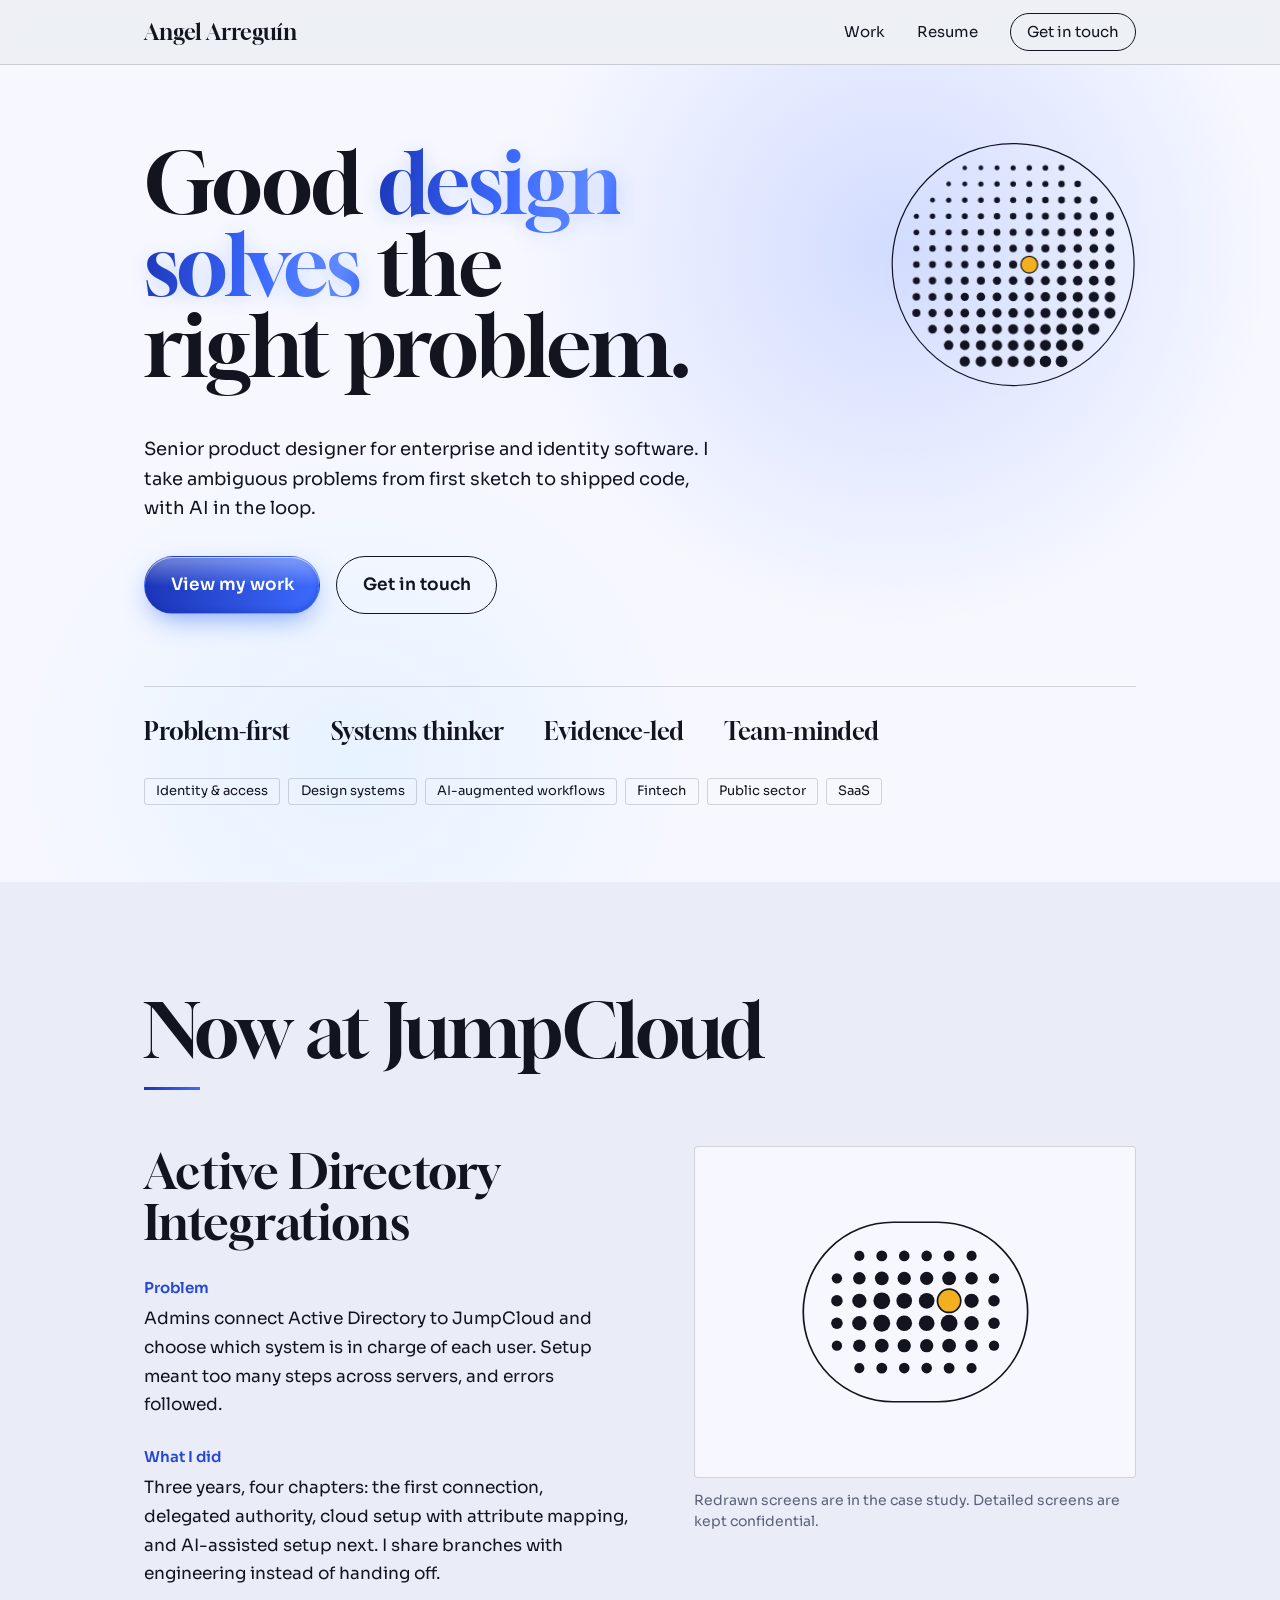
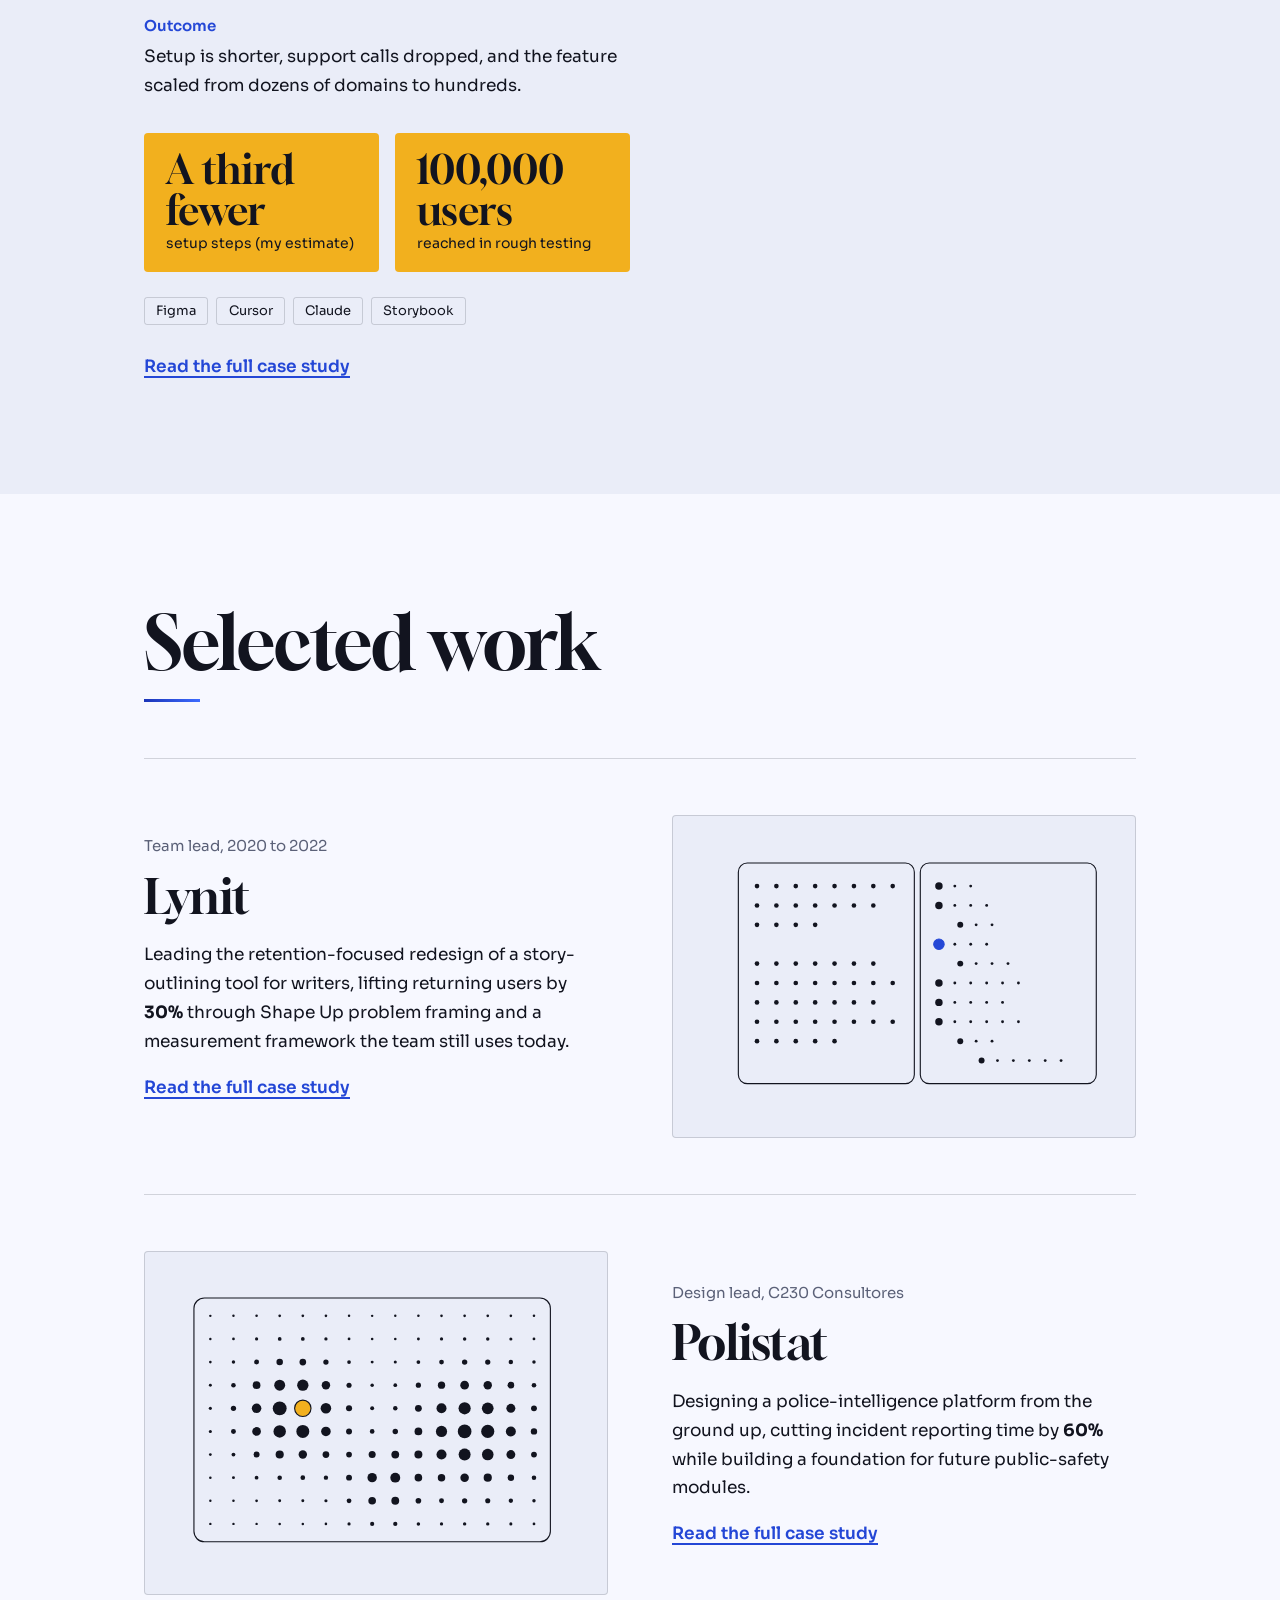
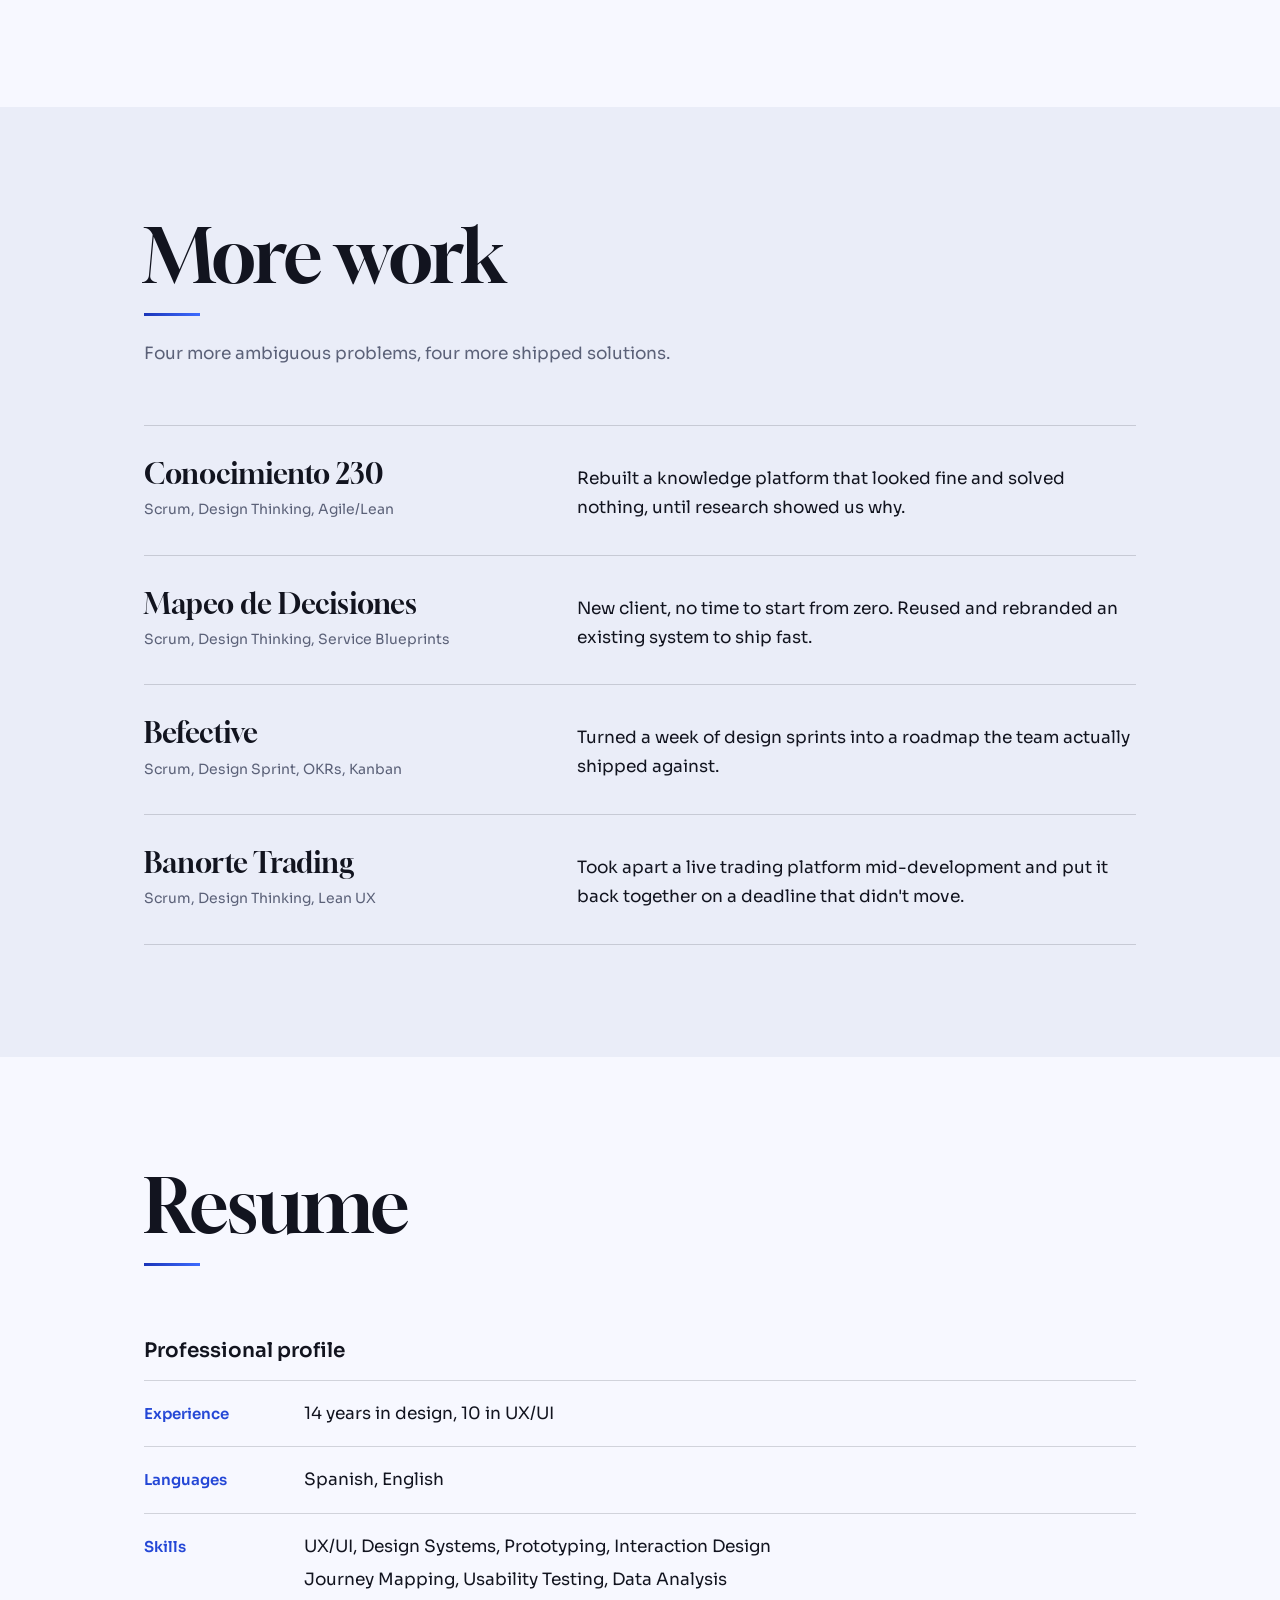
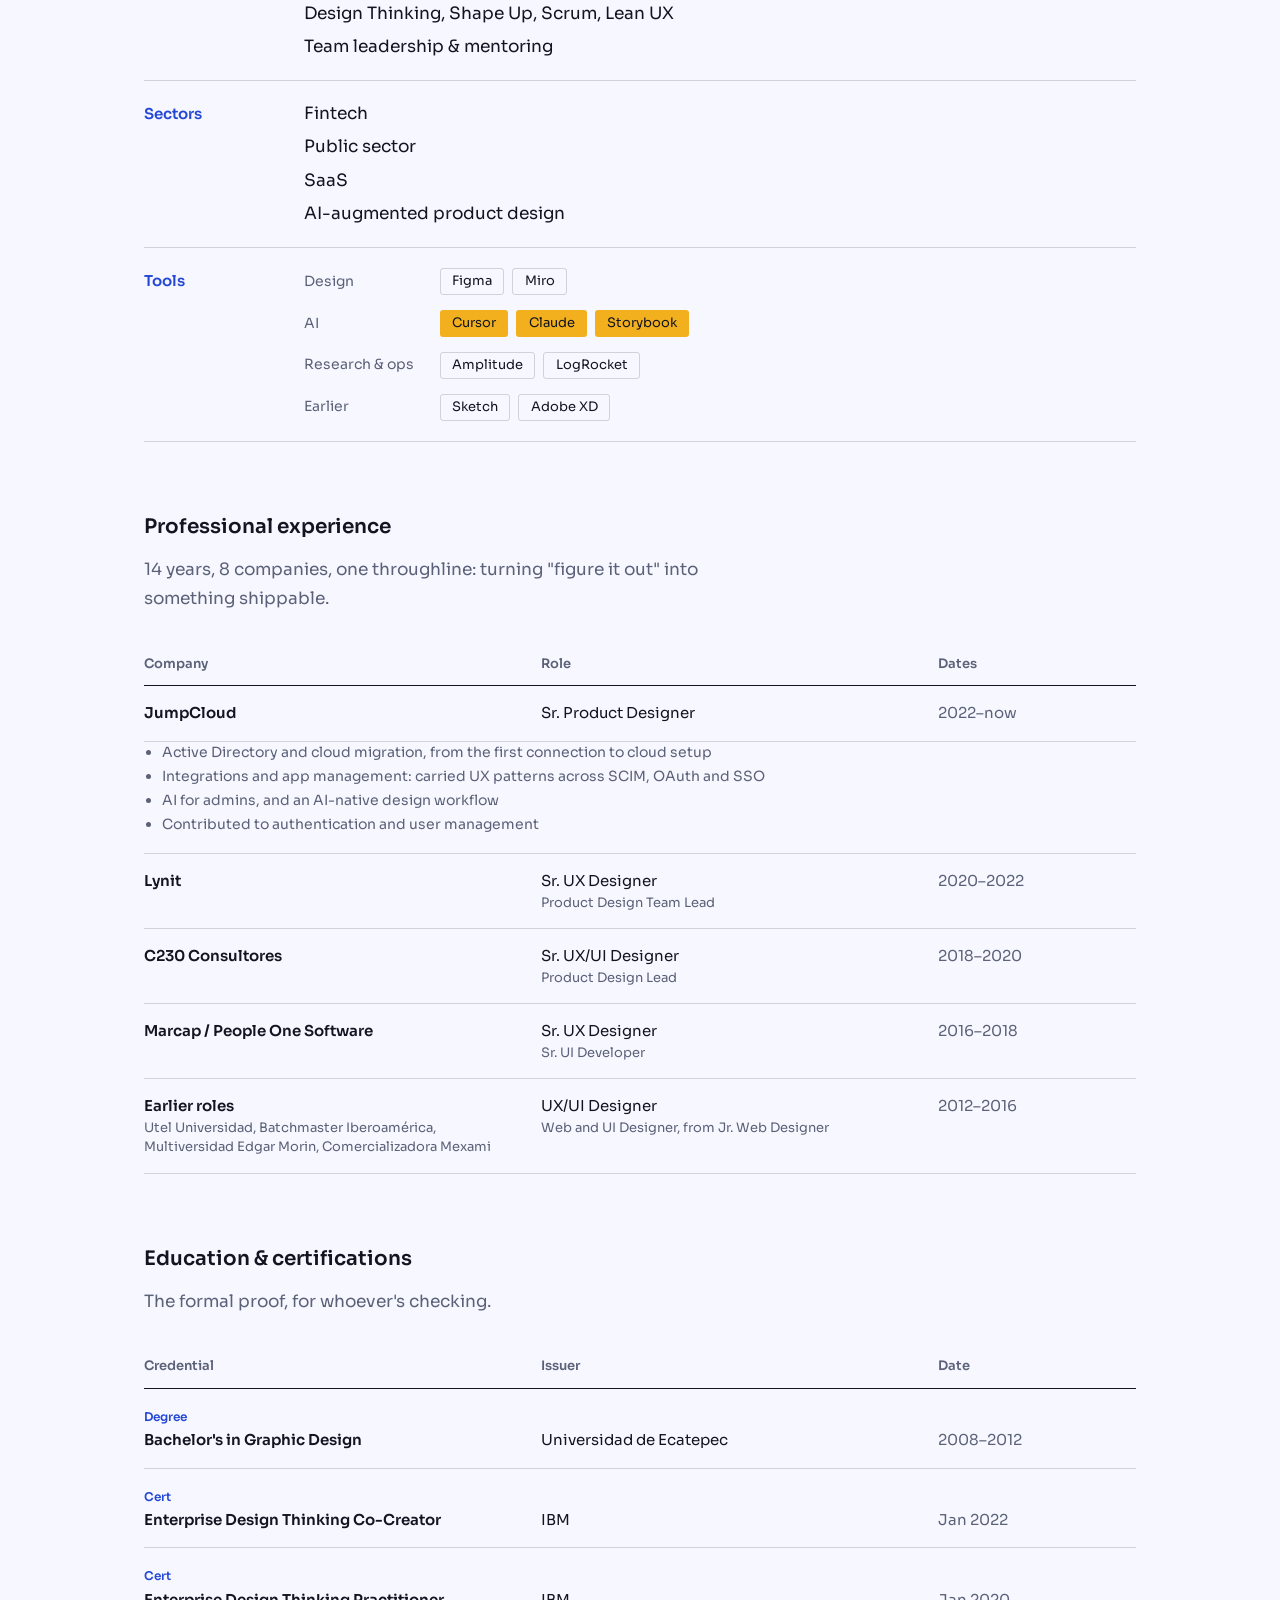
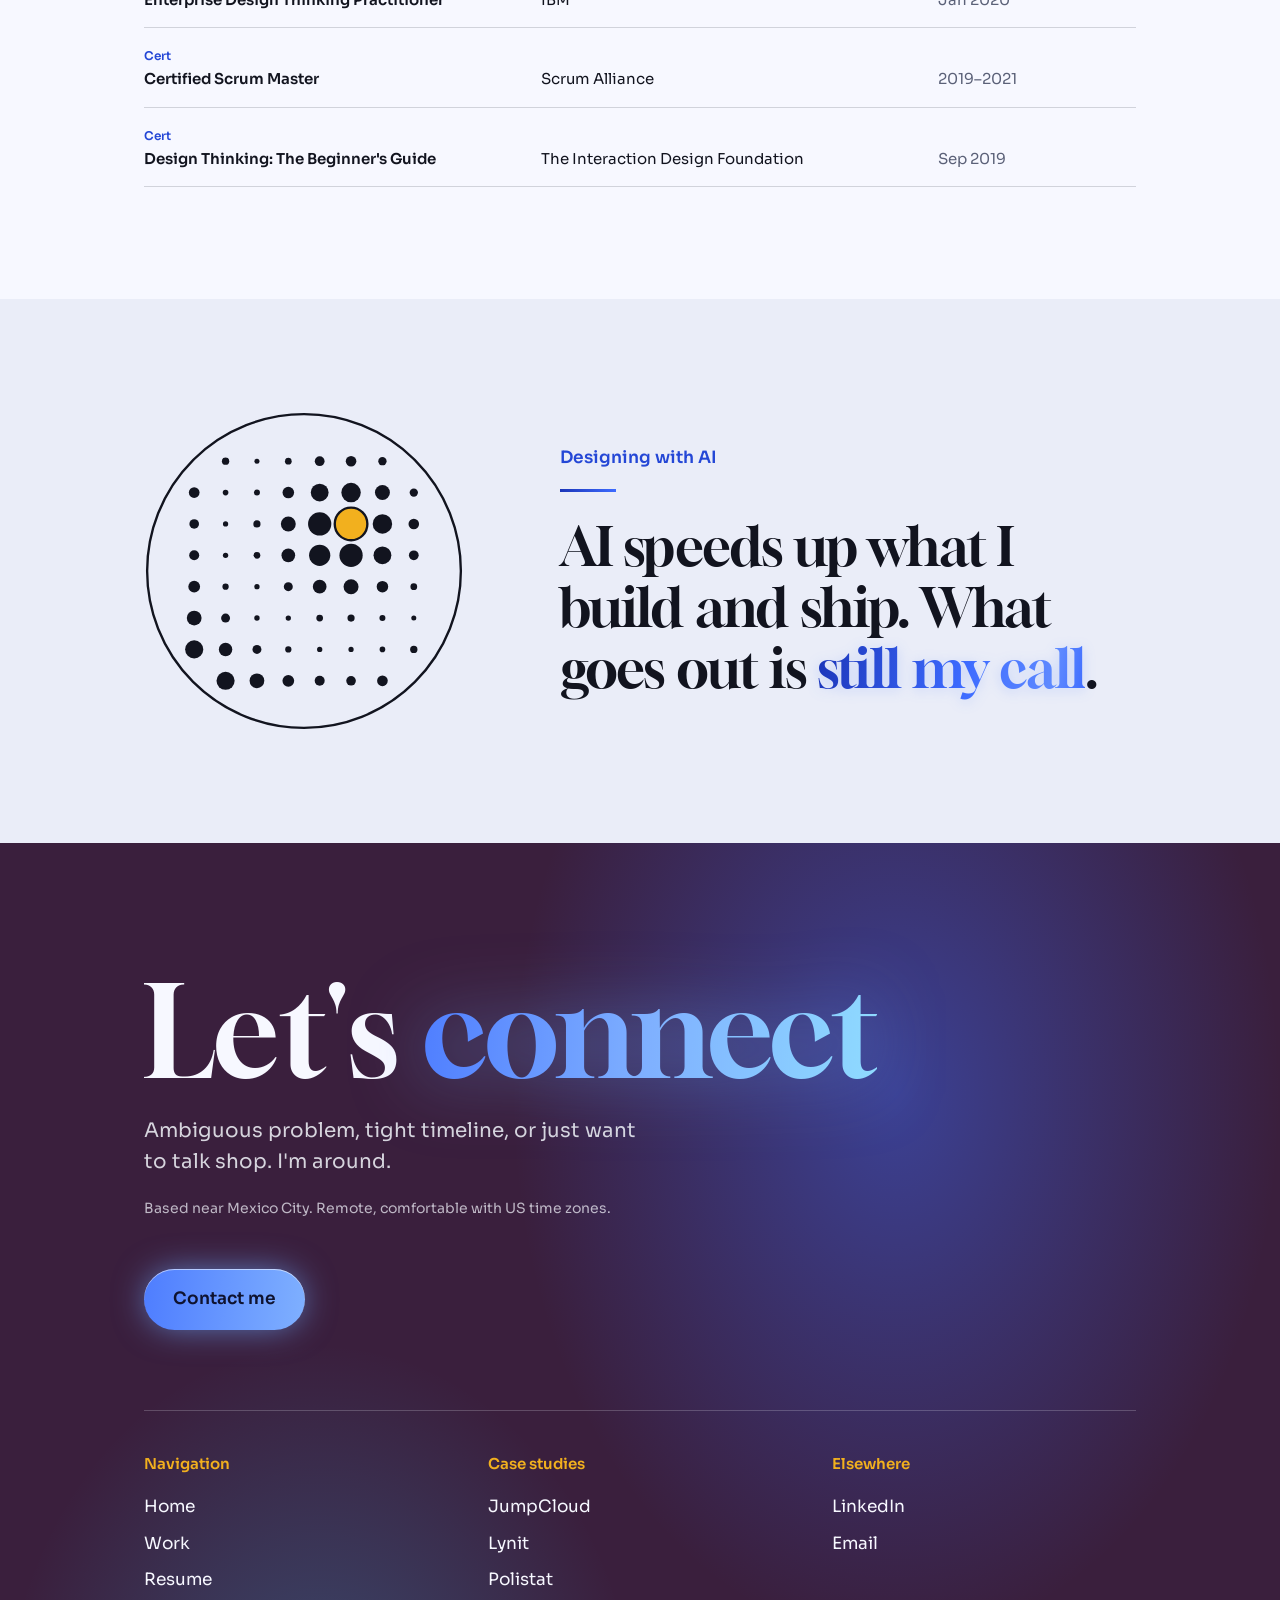
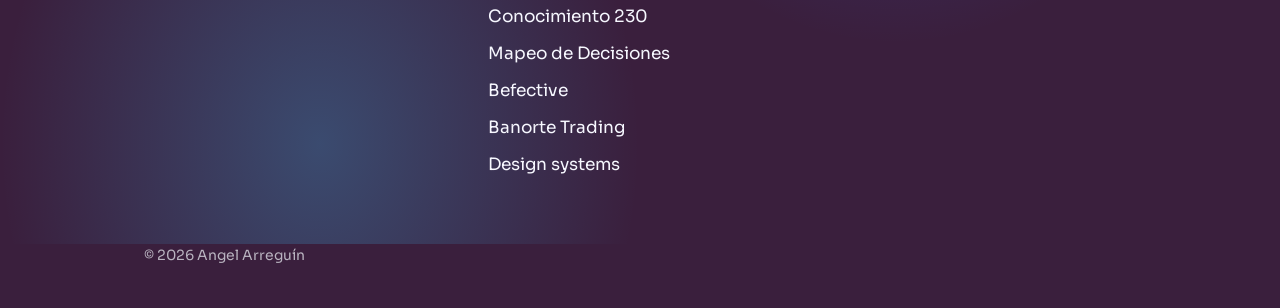
==== commit 9b086cf5: "Homepage: JumpCloud card, hero line, resume updates (JumpCloud detail, earlier roles, tools, cert da" ====
--- a/index.html
+++ b/index.html
@@ -9,7 +9,7 @@
 <link rel="preconnect" href="https://fonts.googleapis.com">
 <link rel="preconnect" href="https://fonts.gstatic.com" crossorigin>
 <link rel="stylesheet" href="https://fonts.googleapis.com/css2?family=Gloock&family=Sora:wght@300..700&display=swap">
-<link rel="stylesheet" href="site.css?v=20261028j">
+<link rel="stylesheet" href="site.css?v=20261102a">
 </head>
 <body>
 
@@ -34,7 +34,7 @@
     </div>
 
     <div class="wrap hero-intro">
-      <p class="hero-sub">Product designer who owns ambiguous problems from first sketch to shipped code. AI is part of how I build and ship.</p>
+      <p class="hero-sub">Senior product designer for enterprise and identity software. I take ambiguous problems from first sketch to shipped code, with AI in the loop.</p>
       <div class="cta-row">
         <a class="btn-primary" href="#work">View my work</a>
         <a class="btn-secondary" href="mailto:l.angelarreguinperez@gmail.com">Get in touch</a>
@@ -49,6 +49,7 @@
         <li>Team-minded</li>
       </ul>
       <ul class="expertise">
+        <li><span class="chip">Identity &amp; access</span></li>
         <li><a class="chip" href="design-systems.html">Design systems</a></li>
         <li><span class="chip">AI-augmented workflows</span></li>
         <li><span class="chip">Fintech</span></li>
@@ -71,18 +72,24 @@
 
           <dl class="facts">
             <dt>Problem</dt>
-            <dd>Admins connect Active Directory to JumpCloud and choose which system is the source of truth for each user. Setup took too many steps across servers and domain controllers, and configuration errors followed.</dd>
+            <dd>Admins connect Active Directory to JumpCloud and choose which system is in charge of each user. Setup meant too many steps across servers, and errors followed.</dd>
 
             <dt>What I did</dt>
-            <dd>Three years in three rounds: the first connection, delegated authority, and cloud setup with attribute mapping. I moved the feature through two design systems and now share branches with engineering instead of handing off.</dd>
+            <dd>Three years, four chapters: the first connection, delegated authority, cloud setup with attribute mapping, and AI-assisted setup next. I share branches with engineering instead of handing off.</dd>
 
             <dt>Outcome</dt>
-            <dd>Still in progress. [What has shipped so far.]</dd>
+            <dd>Setup is shorter, support calls dropped, and the feature scaled from dozens of domains to hundreds.</dd>
           </dl>
 
-          <div class="metric">
-            <span class="metric-value">[Metric]</span>
-            <span class="metric-label">[What it measures]</span>
+          <div class="metrics">
+            <div class="metric">
+              <span class="metric-value">A third fewer</span>
+              <span class="metric-label">setup steps (my estimate)</span>
+            </div>
+            <div class="metric">
+              <span class="metric-value">100,000 users</span>
+              <span class="metric-label">reached in rough testing</span>
+            </div>
           </div>
 
           <ul class="expertise tool-line">
@@ -98,7 +105,7 @@
         <figure class="shot">
           <!-- Replace the frame with: <img src="assets/jc/feature1.png" alt="[Describe the screen]"> -->
           <div class="frame panel"><div class="art" data-cols="4" data-rows="3" data-hit="2,1" data-seed="5"></div></div>
-          <figcaption>Screenshot coming soon. Detailed screens are kept confidential.</figcaption>
+          <figcaption>Redrawn screens are in the case study. Detailed screens are kept confidential.</figcaption>
         </figure>
       </article>
     </div>
@@ -125,7 +132,7 @@
 
       <article class="feature feature--flip">
         <div>
-          <p class="feature-meta">Lead designer, 2018 to 2019</p>
+          <p class="feature-meta">Design lead, C230 Consultores</p>
           <h3>Polistat</h3>
           <p>Designing a police-intelligence platform from the ground up, cutting incident reporting time by <strong>60%</strong> while building a foundation for future public-safety modules.</p>
           <p><a class="link" href="polistat.html">Read the full case study</a></p>
@@ -197,7 +204,7 @@
         <h3 class="r-heading">Professional profile</h3>
         <div class="profile-row">
           <h4>Experience</h4>
-          <p class="fact-value">14 years in design, 12 in UX</p>
+          <p class="fact-value">14 years in design, 10 in UX/UI</p>
         </div>
         <div class="profile-row">
           <h4>Languages</h4>
@@ -226,7 +233,7 @@
           <div class="tool-groups">
             <div class="tool-group">
               <span class="tool-group-label">Design</span>
-              <span class="pill">Figma</span><span class="pill">Sketch</span><span class="pill">Adobe XD</span>
+              <span class="pill">Figma</span><span class="pill">Miro</span>
             </div>
             <div class="tool-group">
               <span class="tool-group-label">AI</span>
@@ -234,7 +241,11 @@
             </div>
             <div class="tool-group">
               <span class="tool-group-label">Research &amp; ops</span>
-              <span class="pill">Amplitude</span><span class="pill">LogRocket</span><span class="pill">Miro</span>
+              <span class="pill">Amplitude</span><span class="pill">LogRocket</span>
+            </div>
+            <div class="tool-group">
+              <span class="tool-group-label">Earlier</span>
+              <span class="pill">Sketch</span><span class="pill">Adobe XD</span>
             </div>
           </div>
         </div>
@@ -250,15 +261,18 @@
               <tr>
                 <td class="cell-primary">JumpCloud</td>
                 <td>Sr. Product Designer</td>
-                <td class="cell-date"><span class="status-tag">Current</span></td>
+                <td class="cell-date">2022–now</td>
               </tr>
+              <tr class="row-detail"><td colspan="3"><ul>
+                <li>Active Directory and cloud migration, from the first connection to cloud setup</li>
+                <li>Integrations and app management: carried UX patterns across SCIM, OAuth and SSO</li>
+                <li>AI for admins, and an AI-native design workflow</li>
+                <li>Contributed to authentication and user management</li>
+              </ul></td></tr>
               <tr><td class="cell-primary">Lynit</td><td>Sr. UX Designer<span class="cell-sub">Product Design Team Lead</span></td><td class="cell-date">2020–2022</td></tr>
               <tr><td class="cell-primary">C230 Consultores</td><td>Sr. UX/UI Designer<span class="cell-sub">Product Design Lead</span></td><td class="cell-date">2018–2020</td></tr>
               <tr><td class="cell-primary">Marcap / People One Software</td><td>Sr. UX Designer<span class="cell-sub">Sr. UI Developer</span></td><td class="cell-date">2016–2018</td></tr>
-              <tr><td class="cell-primary">Utel Universidad</td><td>UX/UI Designer</td><td class="cell-date">2016</td></tr>
-              <tr><td class="cell-primary">Batchmaster Iberoamérica</td><td>Digital Web Designer</td><td class="cell-date">2015–2016</td></tr>
-              <tr><td class="cell-primary">Multiversidad Edgar Morin</td><td>UI Web Designer</td><td class="cell-date">2014–2015</td></tr>
-              <tr><td class="cell-primary">Comercializadora Mexami</td><td>Jr. Web Designer</td><td class="cell-date">2012–2014</td></tr>
+              <tr><td class="cell-primary">Earlier roles<span class="cell-sub">Utel Universidad, Batchmaster Iberoamérica, Multiversidad Edgar Morin, Comercializadora Mexami</span></td><td>UX/UI Designer<span class="cell-sub">Web and UI Designer, from Jr. Web Designer</span></td><td class="cell-date">2012–2016</td></tr>
             </tbody>
           </table>
         </div>
@@ -274,7 +288,7 @@
               <tr><td class="cell-primary"><span class="type-badge">Degree</span><br>Bachelor's in Graphic Design</td><td>Universidad de Ecatepec</td><td class="cell-date">2008–2012</td></tr>
               <tr><td class="cell-primary"><span class="type-badge">Cert</span><br>Enterprise Design Thinking Co-Creator</td><td>IBM</td><td class="cell-date">Jan 2022</td></tr>
               <tr><td class="cell-primary"><span class="type-badge">Cert</span><br>Enterprise Design Thinking Practitioner</td><td>IBM</td><td class="cell-date">Jan 2020</td></tr>
-              <tr><td class="cell-primary"><span class="type-badge">Cert</span><br>Certified Scrum Master</td><td>Scrum Alliance</td><td class="cell-date">Jul 2019</td></tr>
+              <tr><td class="cell-primary"><span class="type-badge">Cert</span><br>Certified Scrum Master</td><td>Scrum Alliance</td><td class="cell-date">2019–2021</td></tr>
               <tr><td class="cell-primary"><span class="type-badge">Cert</span><br>Design Thinking: The Beginner's Guide</td><td>The Interaction Design Foundation</td><td class="cell-date">Sep 2019</td></tr>
             </tbody>
           </table>
@@ -302,6 +316,7 @@
   <div class="wrap">
     <h2 class="contact-headline">Let's <span class="shine">connect</span></h2>
     <p class="contact-sub">Ambiguous problem, tight timeline, or just want to talk shop. I'm around.</p>
+    <p class="contact-loc">Based near Mexico City. Remote, comfortable with US time zones.</p>
     <a class="btn-contact" href="mailto:l.angelarreguinperez@gmail.com">Contact me</a>
 
     <div class="footer-columns">
@@ -333,7 +348,6 @@
         <ul>
           <li><a href="https://www.linkedin.com/in/angel-arreguin/" target="_blank" rel="noopener">LinkedIn</a></li>
           <li><a href="mailto:l.angelarreguinperez@gmail.com">Email</a></li>
-          <li><a href="tel:+525565139155">(55) 65 13 91 55</a></li>
         </ul>
       </div>
     </div>
@@ -344,7 +358,7 @@
   <div class="wrap">© 2026 Angel Arreguín</div>
 </footer>
 
-<script src="art.js?v=20261028j" defer></script>
-<script src="cursor.js?v=20261028j" defer></script>
+<script src="art.js?v=20261102a" defer></script>
+<script src="cursor.js?v=20261102a" defer></script>
 </body>
 </html>
--- a/site.css
+++ b/site.css
@@ -258,7 +258,7 @@
 .shot .frame { display: grid; place-items: center; aspect-ratio: 4 / 3; padding: 8%; }
 .shot--wide .frame { aspect-ratio: 16 / 9; }
 .shot .frame .art { width: 62%; }
-.shot img { width: 100%; border: 1px solid var(--line); border-radius: 4px; }
+.shot img { width: 100%; height: auto; border: 1px solid var(--line); border-radius: 4px; }
 .shot figcaption { margin-top: .75rem; color: var(--slate); font-size: .875rem; line-height: 1.5; }
 
 /* --------------------------------------------------------------------------
@@ -600,3 +600,33 @@
 .proto-bar[hidden] { display: none; }
 .proto-sr { position: absolute; width: 1px; height: 1px; overflow: hidden; clip-path: inset(50%); white-space: nowrap; }
 @media (max-width: 640px) { .proto-stage { aspect-ratio: 3 / 4; } }
+
+/* Case-study figures: redrawn screen and simplified swimlane (jumpcloud.html) */
+.shot .screen-svg { width: 100%; height: auto; display: block; }
+.shot .frame:has(.screen-svg) { padding: 0; aspect-ratio: auto; overflow: hidden; }
+.swim { position: relative; padding: 1.25rem 1.25rem 1.5rem; }
+.swim-lanes { display: none; }
+.swim-list { list-style: none; margin: 0; padding: 0; display: grid; gap: .5rem; counter-reset: none; }
+.swim-step { display: grid; grid-template-columns: 1.75rem 1fr; gap: .15rem .75rem; align-items: start; padding: .6rem .75rem; background: var(--chalk); border: 1px solid var(--line); border-radius: 6px; }
+.swim-num { grid-row: span 2; display: grid; place-items: center; width: 1.75rem; height: 1.75rem; border-radius: 50%; background: var(--ink); color: var(--chalk); font-size: .8125rem; font-weight: 600; }
+.swim-step--portal .swim-num { background: var(--cobalt); }
+.swim-text { font-size: .9375rem; font-weight: 500; line-height: 1.35; }
+.swim-lane { font-size: .75rem; color: var(--slate); }
+@media (min-width: 900px) {
+  .swim { padding: 1.5rem 1.5rem 1.75rem 8.5rem; }
+  .swim-lanes { display: grid; position: absolute; left: 1.5rem; top: 1.5rem; bottom: 1.75rem; width: 6.5rem; grid-template-rows: 1fr 1fr; font-size: .75rem; color: var(--slate); line-height: 1.3; }
+  .swim-lanes span { display: flex; align-items: center; }
+  .swim-list { grid-template-columns: repeat(10, minmax(0, 1fr)); grid-template-rows: 1fr 1fr; gap: .75rem .4rem; min-height: 11rem; background: linear-gradient(var(--line), var(--line)) 0 50% / 100% 1px no-repeat; }
+  .swim-step { grid-template-columns: 1fr; justify-items: center; text-align: center; padding: .5rem .25rem; grid-column: var(--c); }
+  .swim-step--portal { grid-row: 1; }
+  .swim-step--dc { grid-row: 2; }
+  .swim-num { grid-row: auto; }
+  .swim-text { font-size: .75rem; }
+  .swim-lane { display: none; }
+}
+
+/* Resume: detail row under the current role; contact location line */
+.nice-table .row-detail td { padding-top: 0; padding-bottom: 1.1rem; }
+.nice-table .row-detail ul { margin: 0; padding-left: 1.1rem; color: var(--slate); font-size: .875rem; line-height: 1.5; }
+.nice-table .row-detail li + li { margin-top: .2rem; }
+.contact-loc { margin: 0 0 1.5rem; color: rgba(247, 248, 255, .7); font-size: .875rem; }
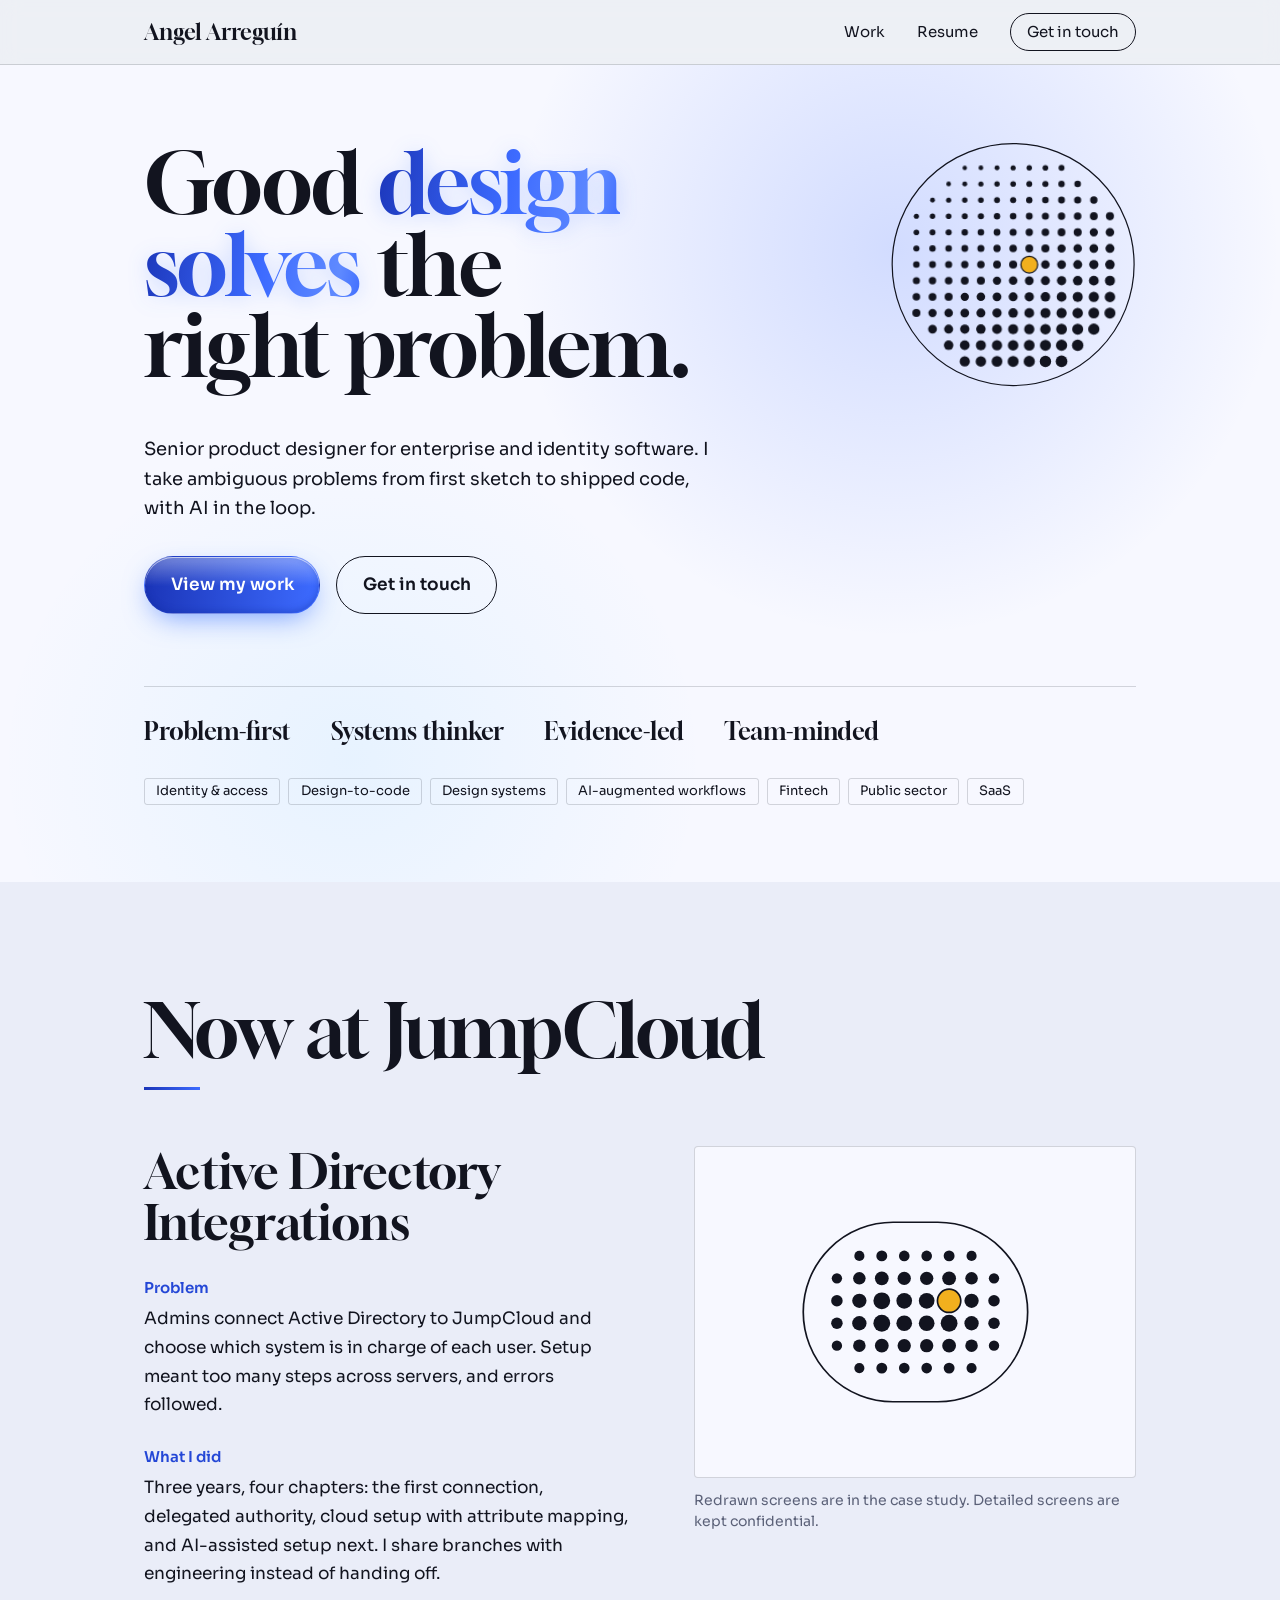
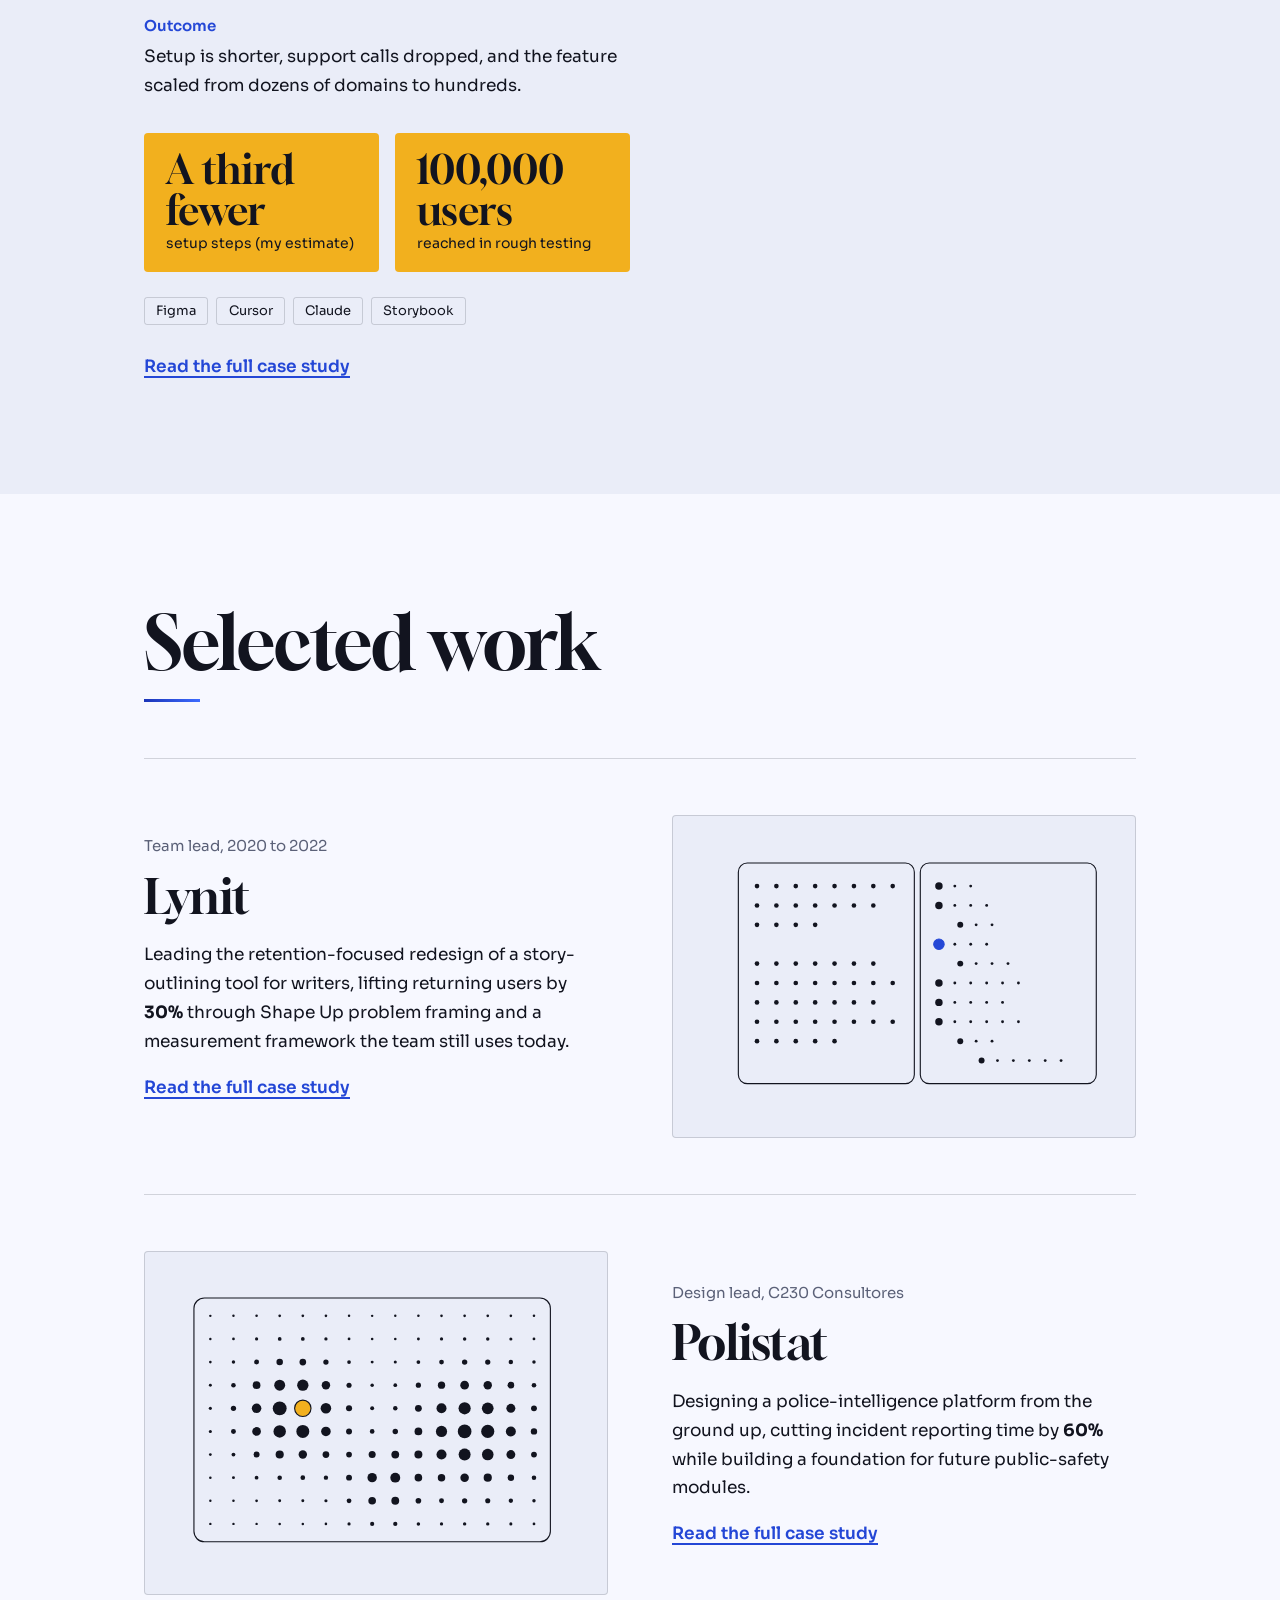
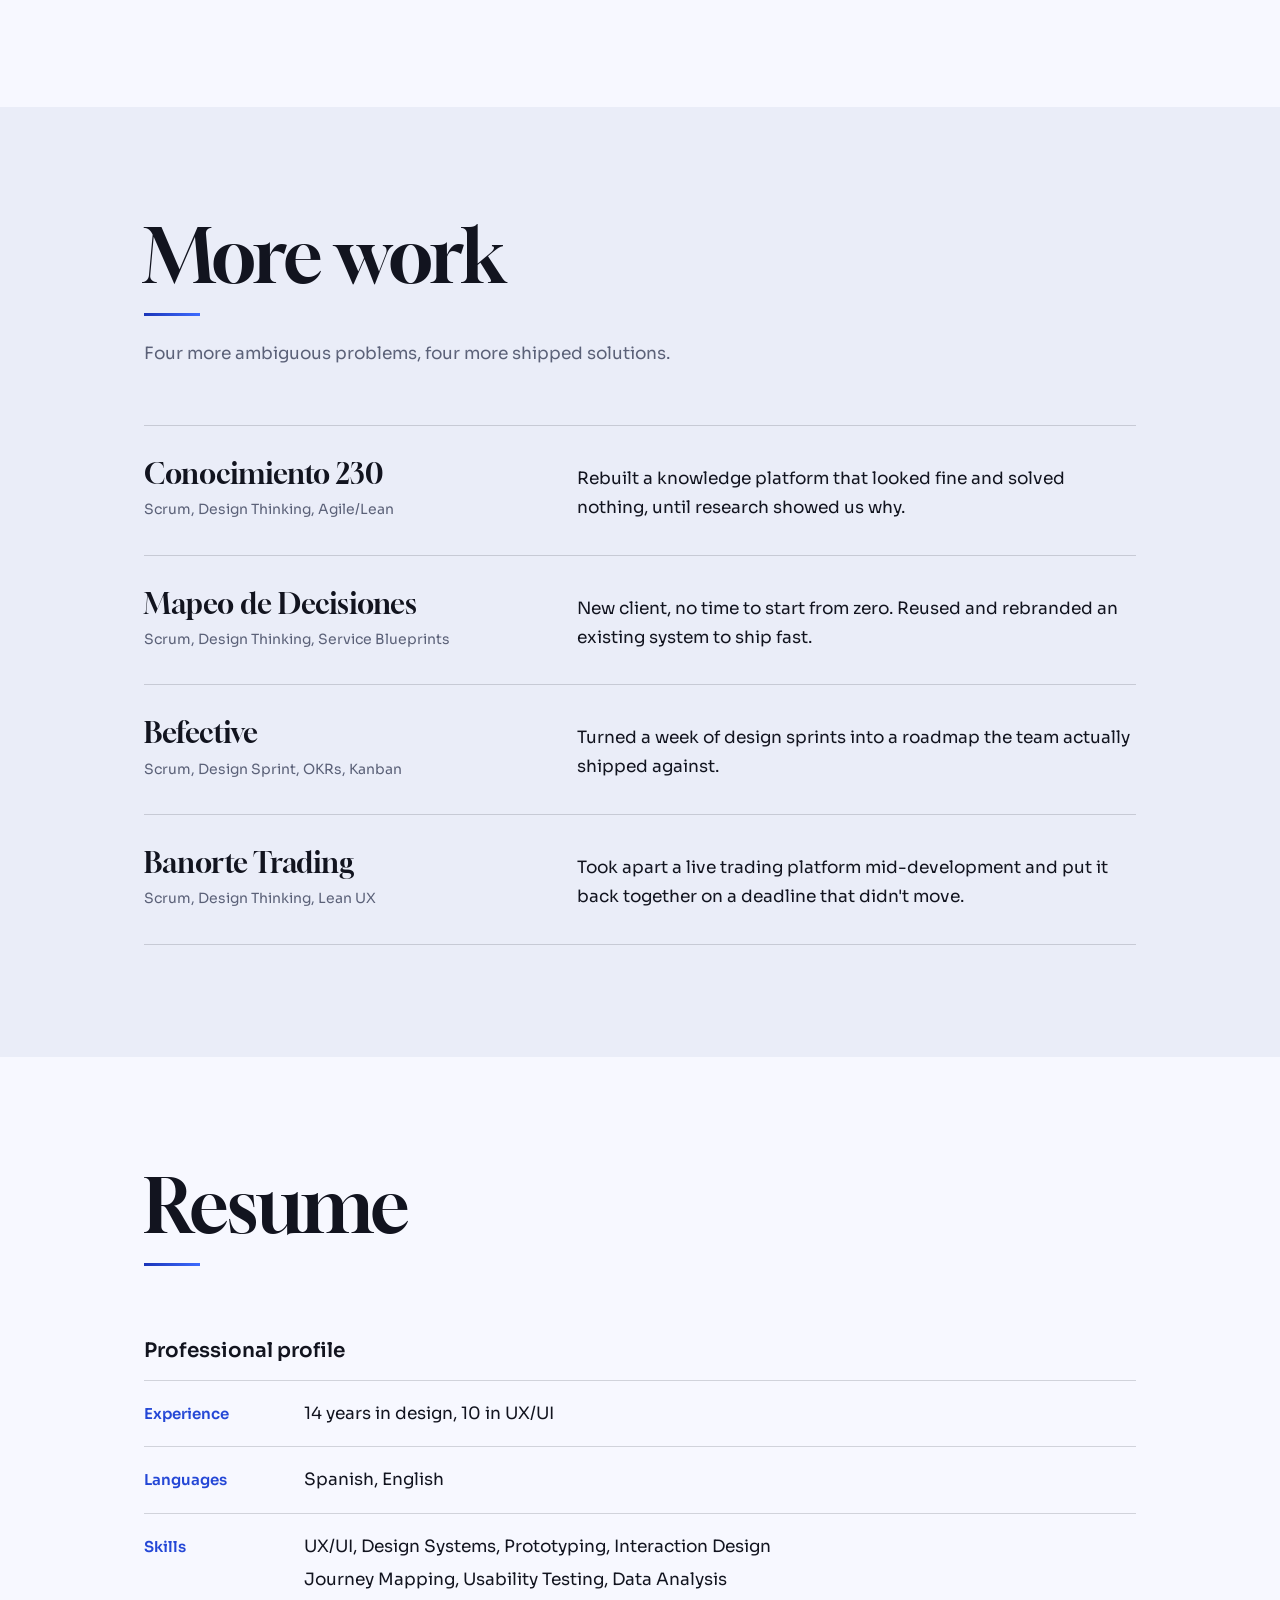
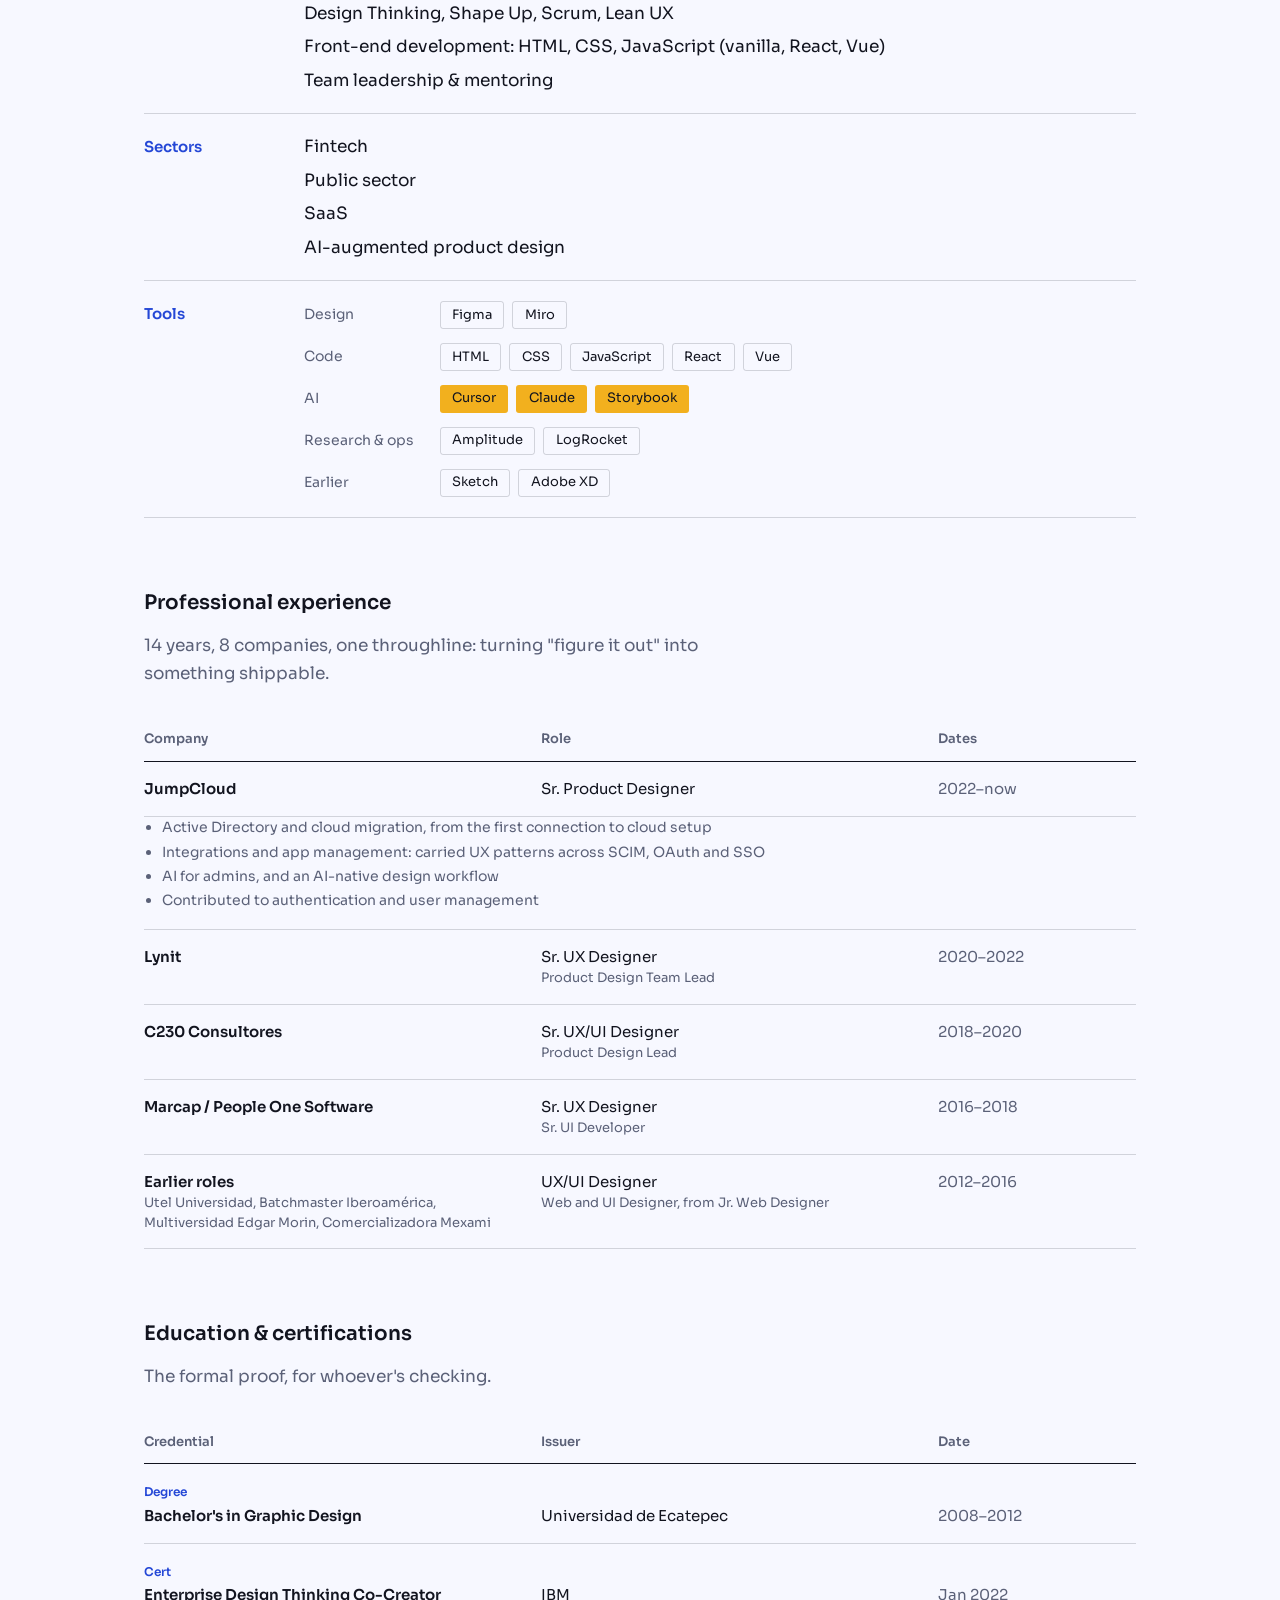
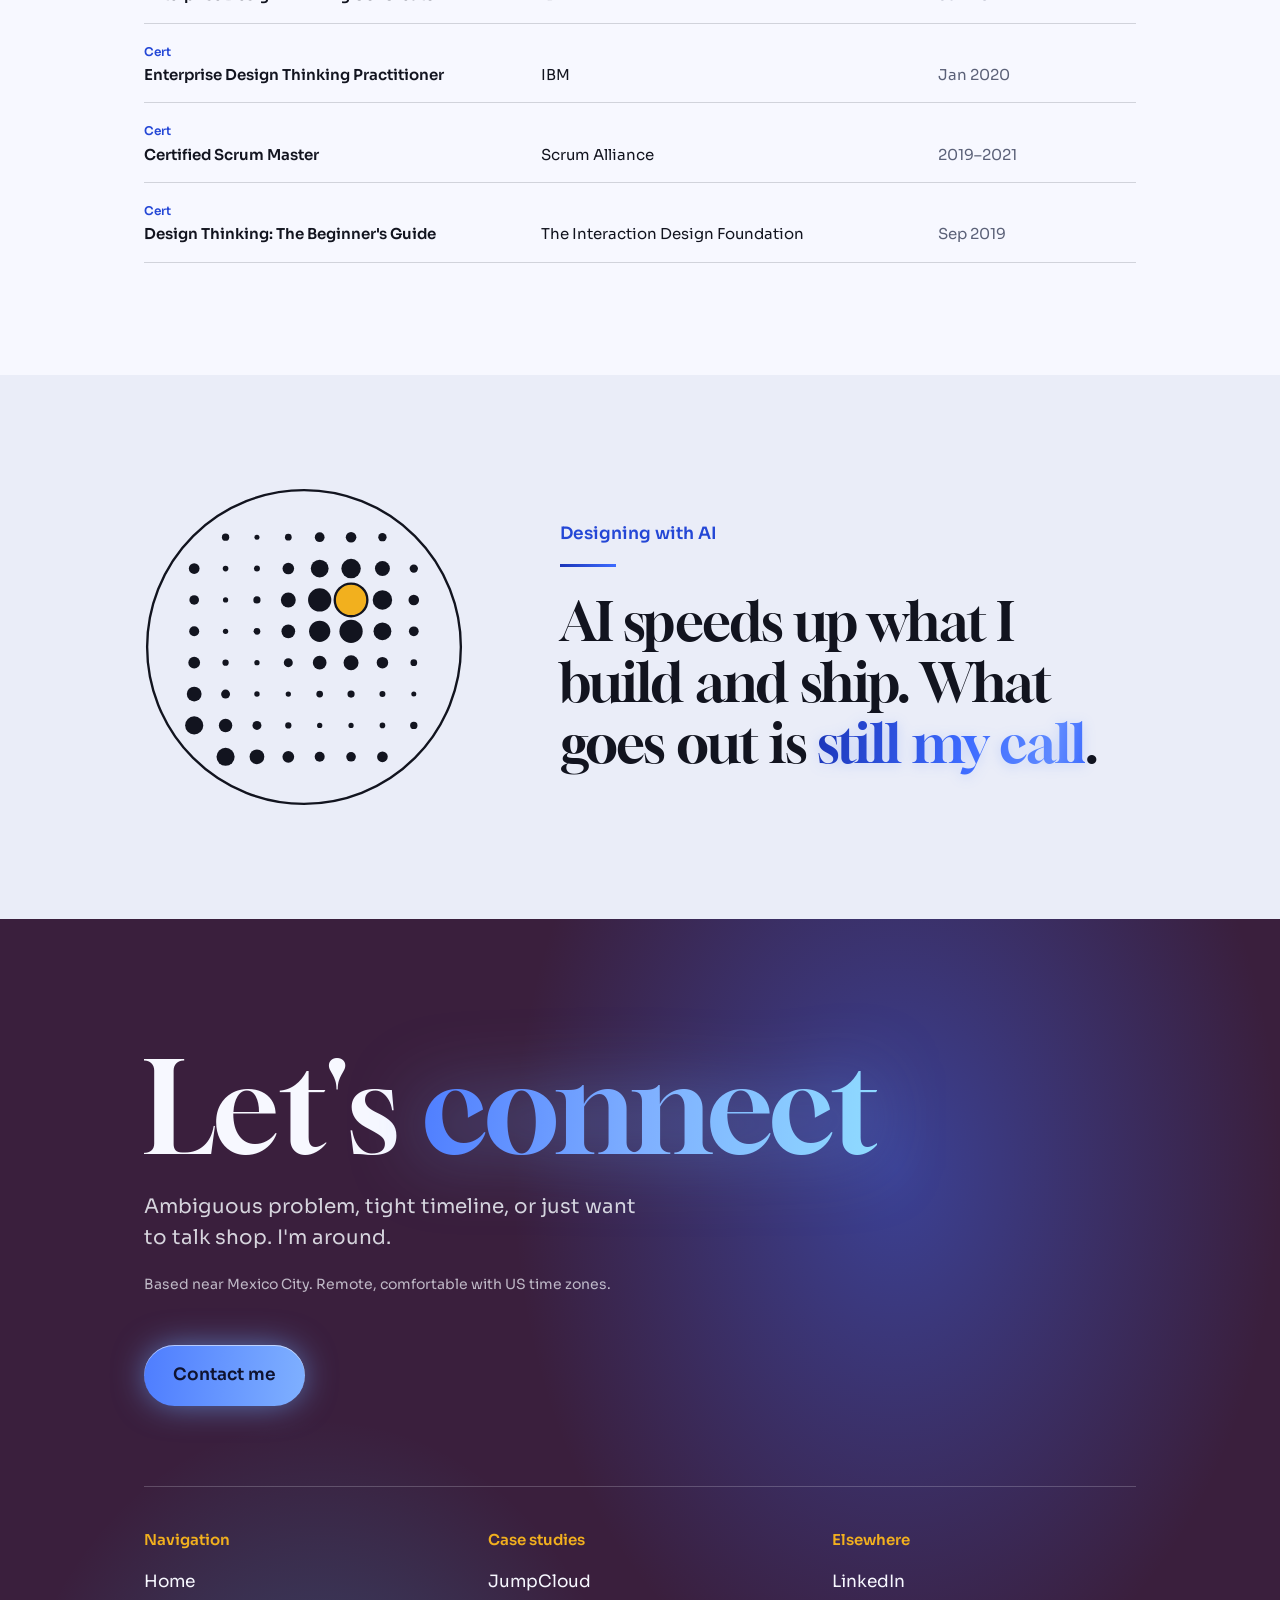
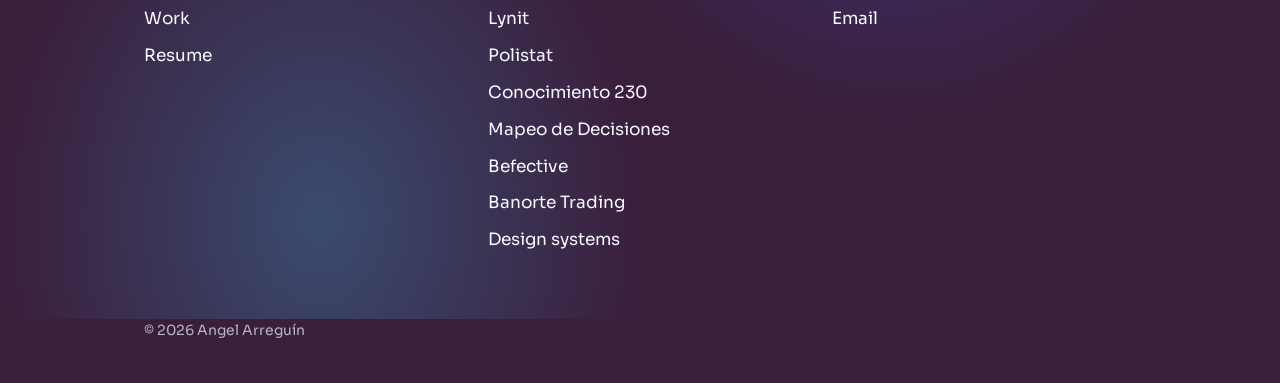
==== commit 465a3bba: "Homepage: state front-end skills (HTML, CSS, JS, React, Vue) in hero chips, skills and tools Co-Auth" ====
--- a/index.html
+++ b/index.html
@@ -50,6 +50,7 @@
       </ul>
       <ul class="expertise">
         <li><span class="chip">Identity &amp; access</span></li>
+        <li><span class="chip">Design-to-code</span></li>
         <li><a class="chip" href="design-systems.html">Design systems</a></li>
         <li><span class="chip">AI-augmented workflows</span></li>
         <li><span class="chip">Fintech</span></li>
@@ -216,6 +217,7 @@
             <li>UX/UI, Design Systems, Prototyping, Interaction Design</li>
             <li>Journey Mapping, Usability Testing, Data Analysis</li>
             <li>Design Thinking, Shape Up, Scrum, Lean UX</li>
+            <li>Front-end development: HTML, CSS, JavaScript (vanilla, React, Vue)</li>
             <li>Team leadership &amp; mentoring</li>
           </ul>
         </div>
@@ -234,6 +236,10 @@
             <div class="tool-group">
               <span class="tool-group-label">Design</span>
               <span class="pill">Figma</span><span class="pill">Miro</span>
+            </div>
+            <div class="tool-group">
+              <span class="tool-group-label">Code</span>
+              <span class="pill">HTML</span><span class="pill">CSS</span><span class="pill">JavaScript</span><span class="pill">React</span><span class="pill">Vue</span>
             </div>
             <div class="tool-group">
               <span class="tool-group-label">AI</span>
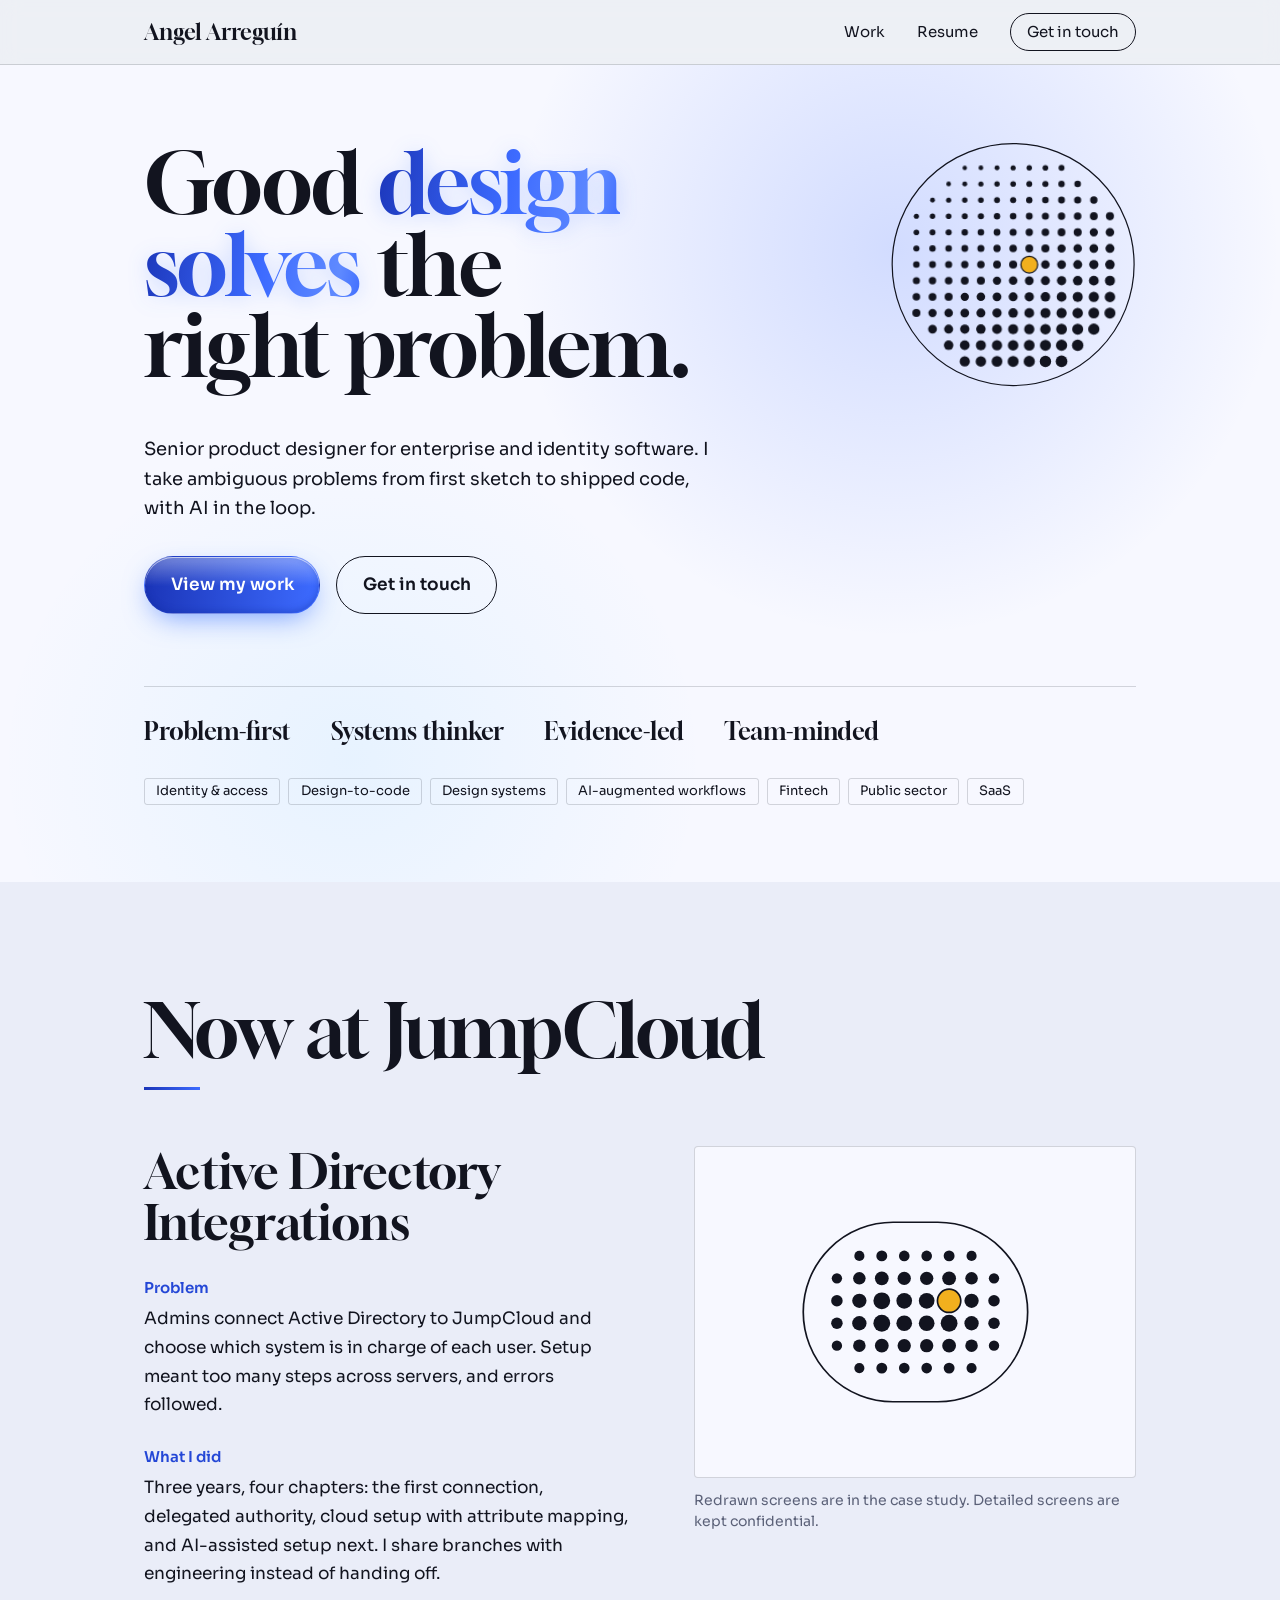
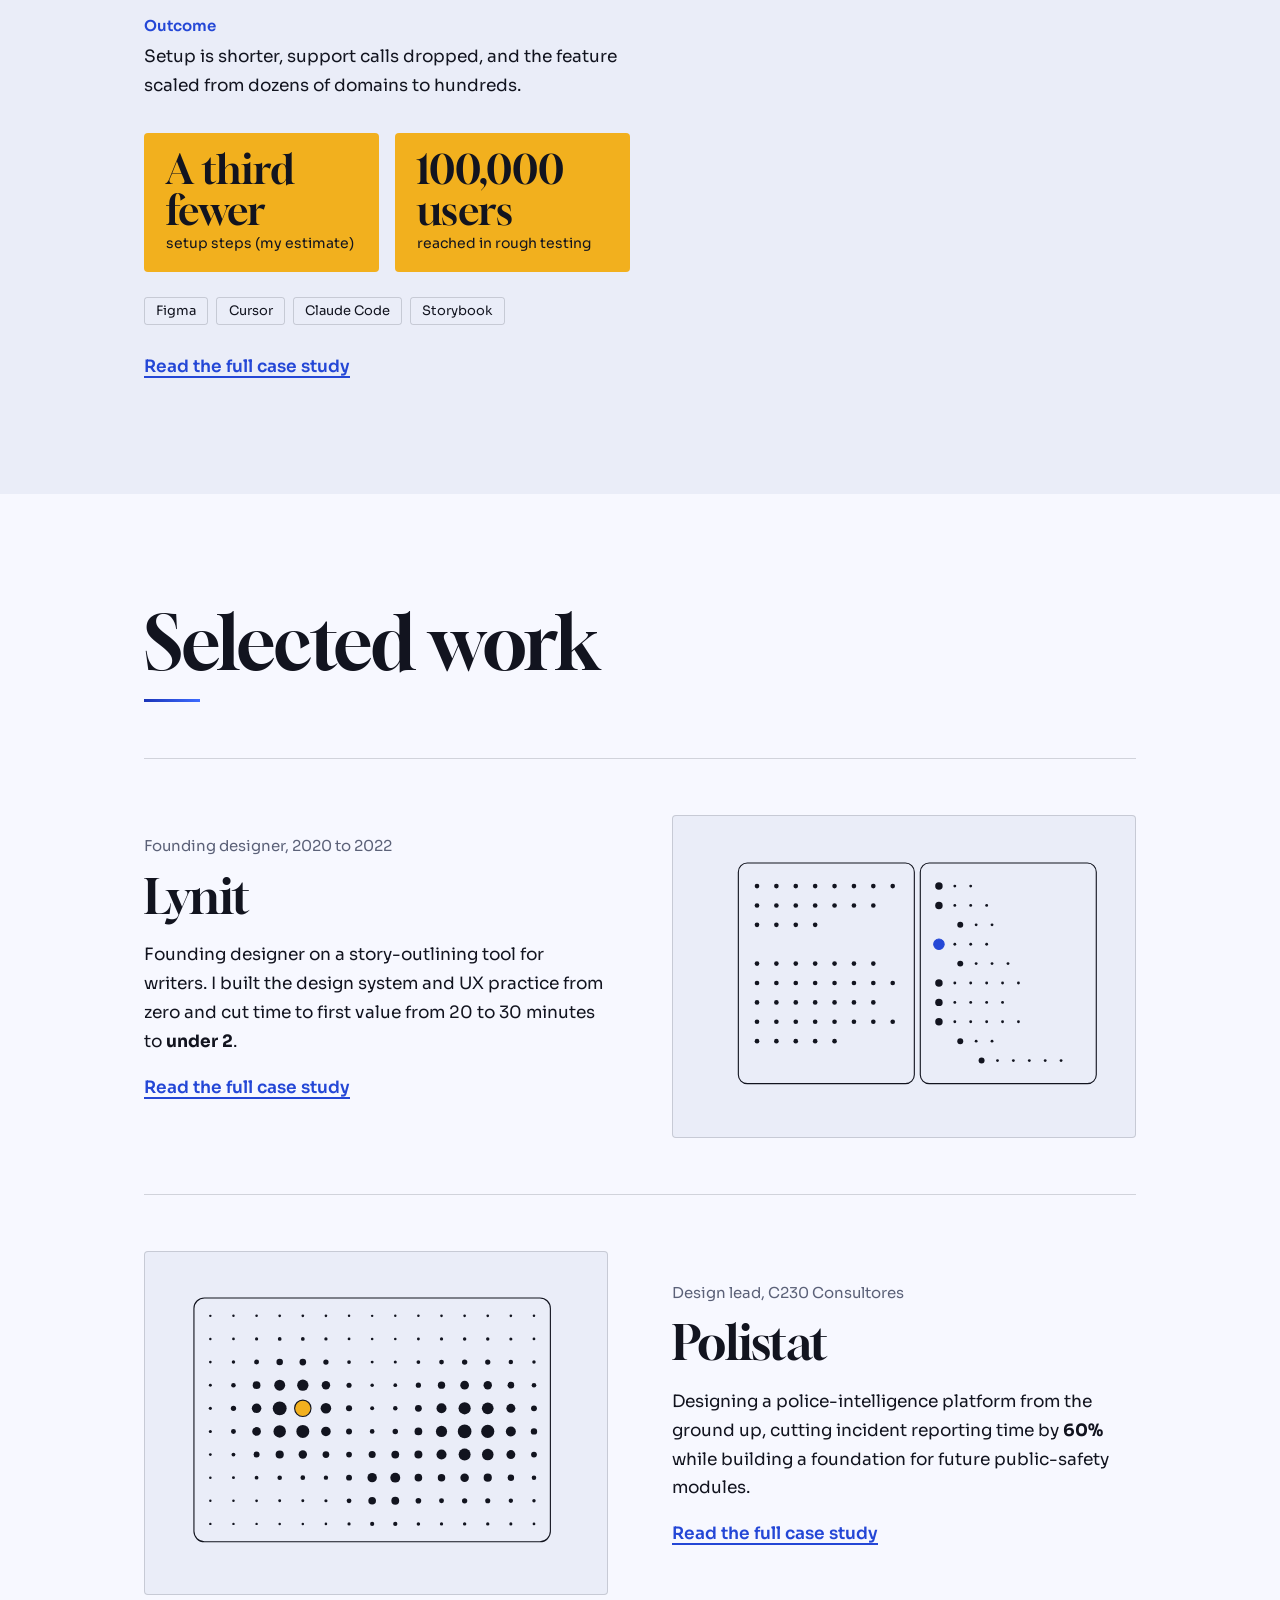
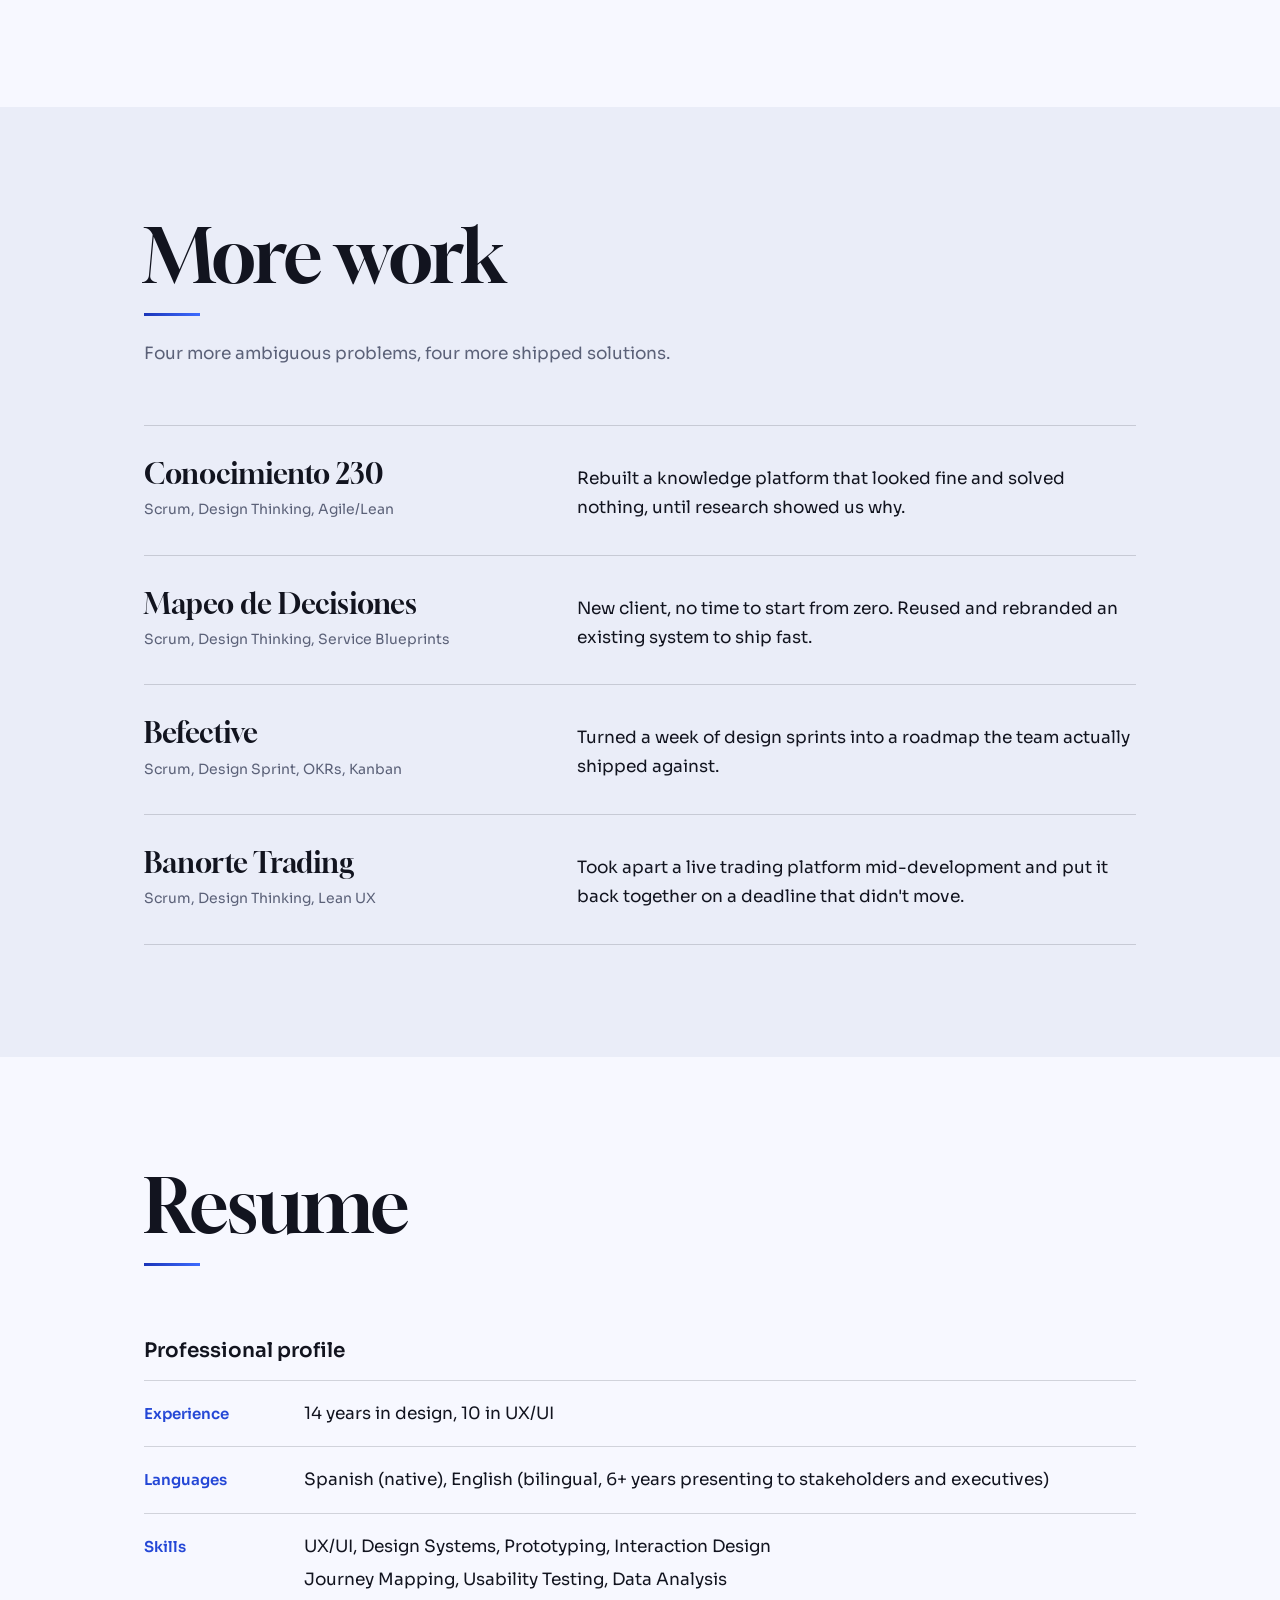
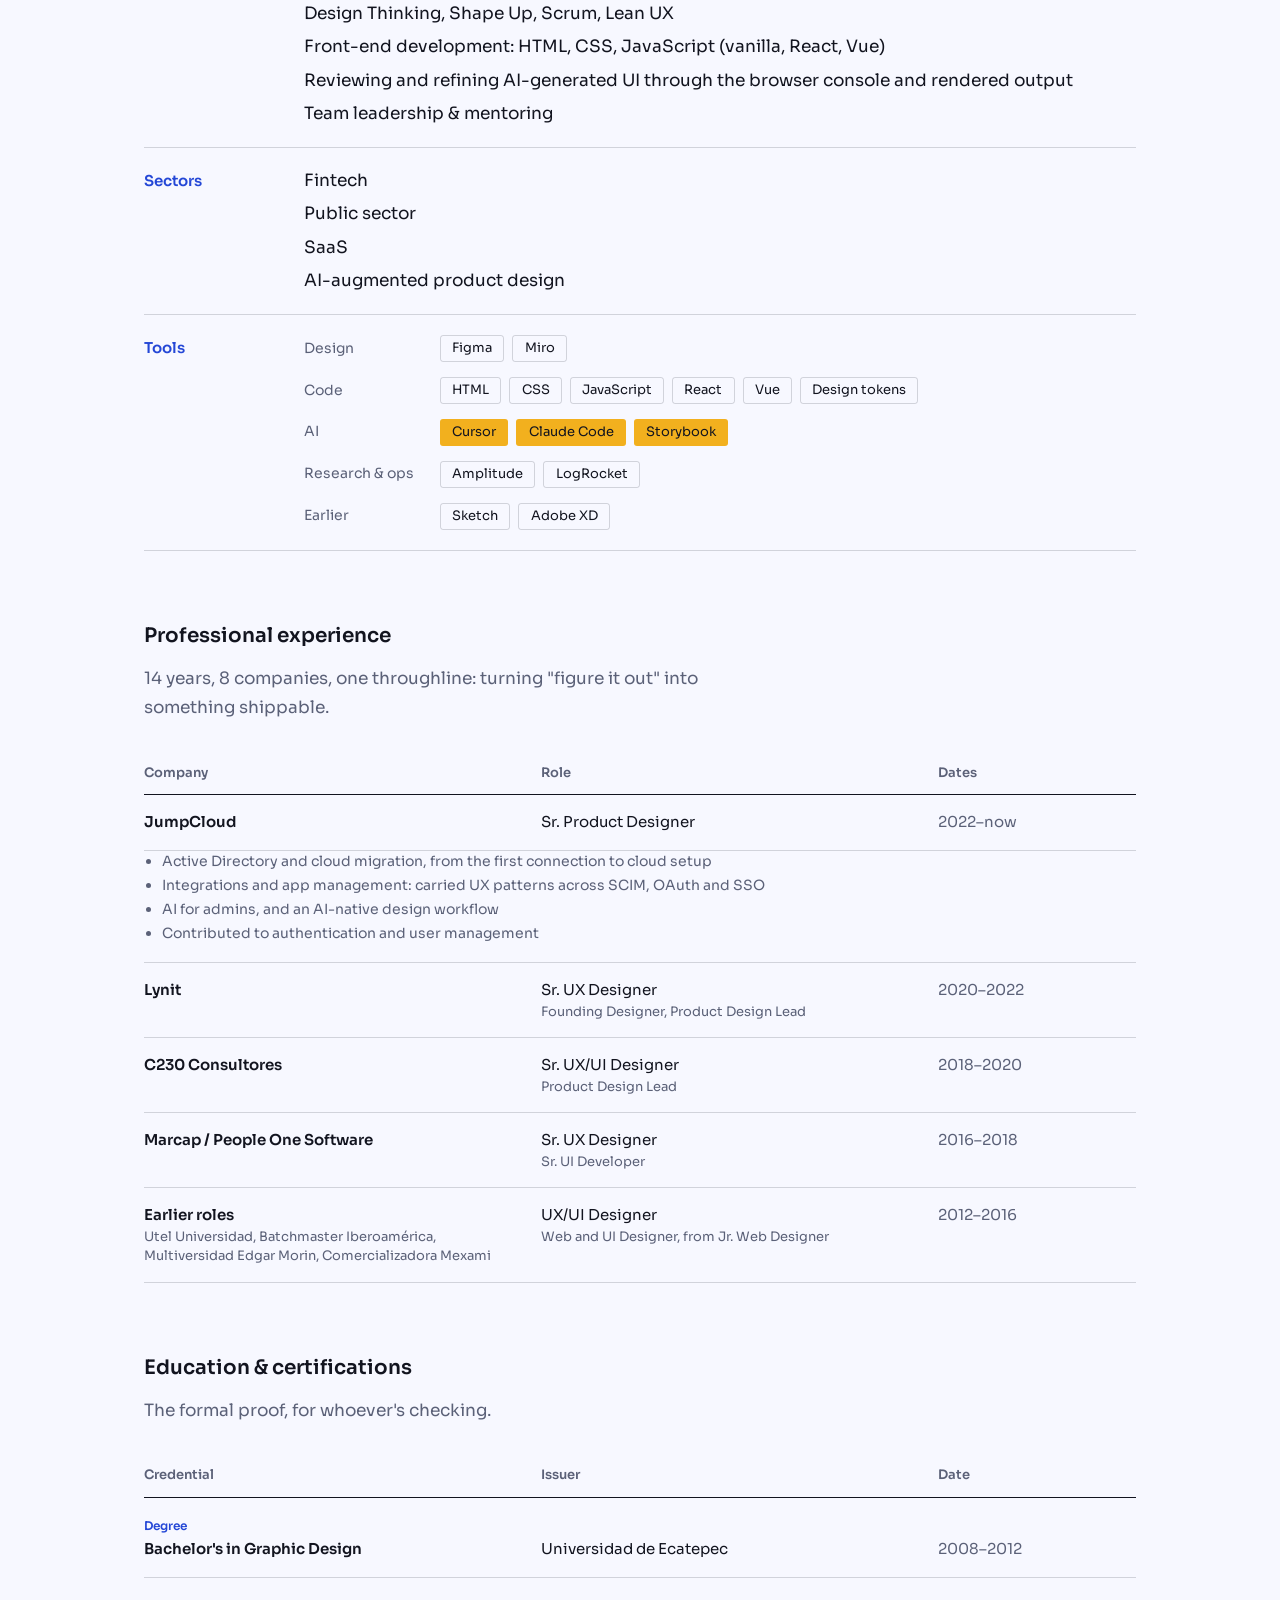
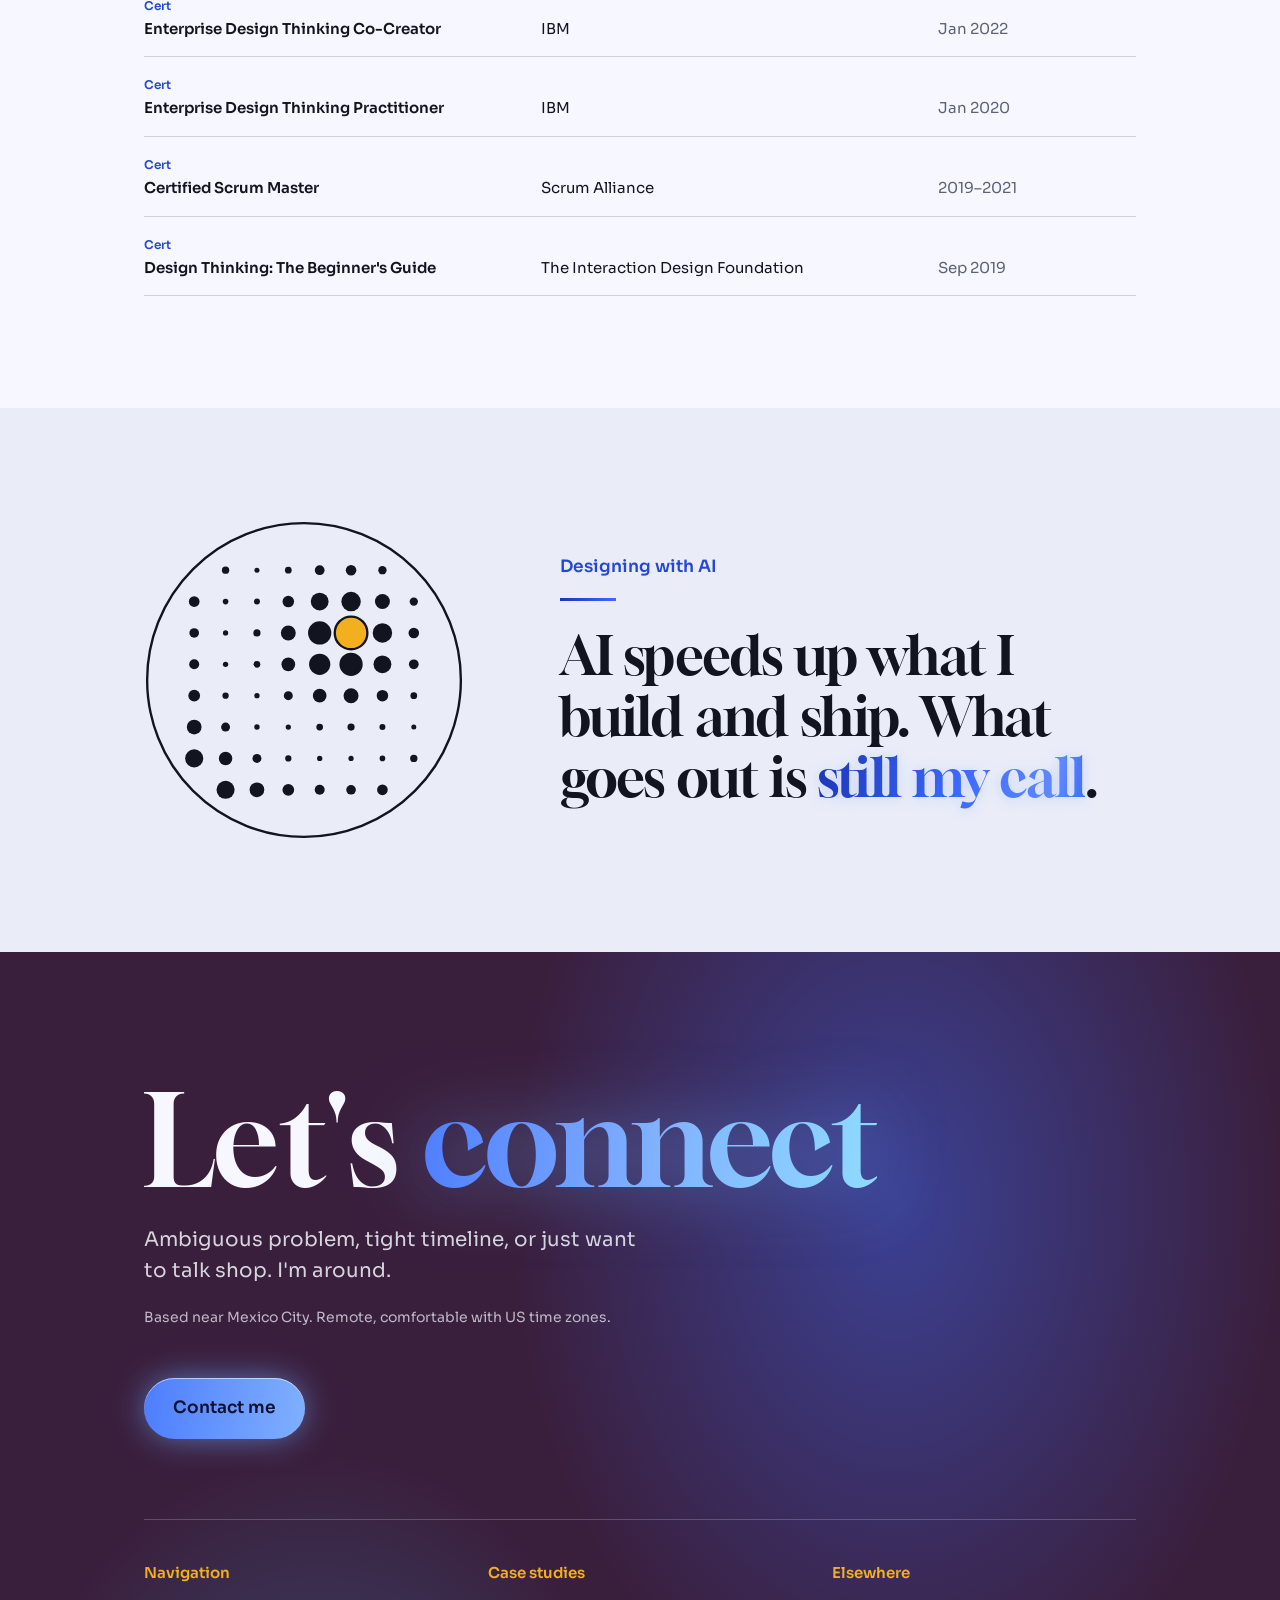
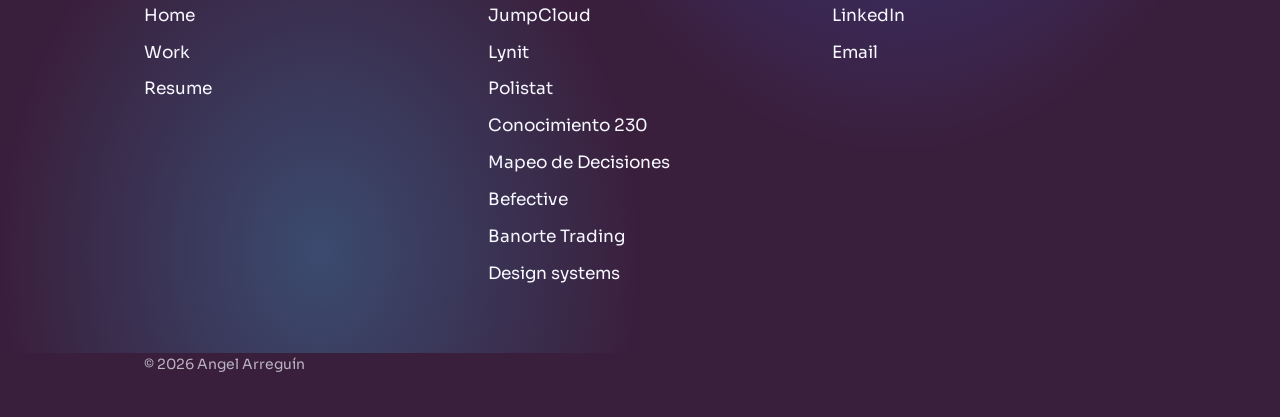
==== commit e119f4bc: "Site: Lynit numbers and founding role, Befective NPS, Conocimiento results, JumpCloud team note, res" ====
--- a/index.html
+++ b/index.html
@@ -9,7 +9,7 @@
 <link rel="preconnect" href="https://fonts.googleapis.com">
 <link rel="preconnect" href="https://fonts.gstatic.com" crossorigin>
 <link rel="stylesheet" href="https://fonts.googleapis.com/css2?family=Gloock&family=Sora:wght@300..700&display=swap">
-<link rel="stylesheet" href="site.css?v=20261102a">
+<link rel="stylesheet" href="site.css?v=20261110a">
 </head>
 <body>
 
@@ -96,7 +96,7 @@
           <ul class="expertise tool-line">
             <li><span class="chip">Figma</span></li>
             <li><span class="chip">Cursor</span></li>
-            <li><span class="chip">Claude</span></li>
+            <li><span class="chip">Claude Code</span></li>
             <li><span class="chip">Storybook</span></li>
           </ul>
 
@@ -121,9 +121,9 @@
 
       <article class="feature">
         <div>
-          <p class="feature-meta">Team lead, 2020 to 2022</p>
+          <p class="feature-meta">Founding designer, 2020 to 2022</p>
           <h3>Lynit</h3>
-          <p>Leading the retention-focused redesign of a story-outlining tool for writers, lifting returning users by <strong>30%</strong> through Shape Up problem framing and a measurement framework the team still uses today.</p>
+          <p>Founding designer on a story-outlining tool for writers. I built the design system and UX practice from zero and cut time to first value from 20 to 30 minutes to <strong>under 2</strong>.</p>
           <p><a class="link" href="lynit.html">Read the full case study</a></p>
         </div>
         <div class="feature-art panel">
@@ -209,7 +209,7 @@
         </div>
         <div class="profile-row">
           <h4>Languages</h4>
-          <p class="fact-value">Spanish, English</p>
+          <p class="fact-value">Spanish (native), English (bilingual, 6+ years presenting to stakeholders and executives)</p>
         </div>
         <div class="profile-row">
           <h4>Skills</h4>
@@ -218,6 +218,7 @@
             <li>Journey Mapping, Usability Testing, Data Analysis</li>
             <li>Design Thinking, Shape Up, Scrum, Lean UX</li>
             <li>Front-end development: HTML, CSS, JavaScript (vanilla, React, Vue)</li>
+            <li>Reviewing and refining AI-generated UI through the browser console and rendered output</li>
             <li>Team leadership &amp; mentoring</li>
           </ul>
         </div>
@@ -239,11 +240,11 @@
             </div>
             <div class="tool-group">
               <span class="tool-group-label">Code</span>
-              <span class="pill">HTML</span><span class="pill">CSS</span><span class="pill">JavaScript</span><span class="pill">React</span><span class="pill">Vue</span>
+              <span class="pill">HTML</span><span class="pill">CSS</span><span class="pill">JavaScript</span><span class="pill">React</span><span class="pill">Vue</span><span class="pill">Design tokens</span>
             </div>
             <div class="tool-group">
               <span class="tool-group-label">AI</span>
-              <span class="pill pill--ai">Cursor</span><span class="pill pill--ai">Claude</span><span class="pill pill--ai">Storybook</span>
+              <span class="pill pill--ai">Cursor</span><span class="pill pill--ai">Claude Code</span><span class="pill pill--ai">Storybook</span>
             </div>
             <div class="tool-group">
               <span class="tool-group-label">Research &amp; ops</span>
@@ -275,7 +276,7 @@
                 <li>AI for admins, and an AI-native design workflow</li>
                 <li>Contributed to authentication and user management</li>
               </ul></td></tr>
-              <tr><td class="cell-primary">Lynit</td><td>Sr. UX Designer<span class="cell-sub">Product Design Team Lead</span></td><td class="cell-date">2020–2022</td></tr>
+              <tr><td class="cell-primary">Lynit</td><td>Sr. UX Designer<span class="cell-sub">Founding Designer, Product Design Lead</span></td><td class="cell-date">2020–2022</td></tr>
               <tr><td class="cell-primary">C230 Consultores</td><td>Sr. UX/UI Designer<span class="cell-sub">Product Design Lead</span></td><td class="cell-date">2018–2020</td></tr>
               <tr><td class="cell-primary">Marcap / People One Software</td><td>Sr. UX Designer<span class="cell-sub">Sr. UI Developer</span></td><td class="cell-date">2016–2018</td></tr>
               <tr><td class="cell-primary">Earlier roles<span class="cell-sub">Utel Universidad, Batchmaster Iberoamérica, Multiversidad Edgar Morin, Comercializadora Mexami</span></td><td>UX/UI Designer<span class="cell-sub">Web and UI Designer, from Jr. Web Designer</span></td><td class="cell-date">2012–2016</td></tr>
@@ -364,7 +365,7 @@
   <div class="wrap">© 2026 Angel Arreguín</div>
 </footer>
 
-<script src="art.js?v=20261102a" defer></script>
-<script src="cursor.js?v=20261102a" defer></script>
+<script src="art.js?v=20261110a" defer></script>
+<script src="cursor.js?v=20261110a" defer></script>
 </body>
 </html>
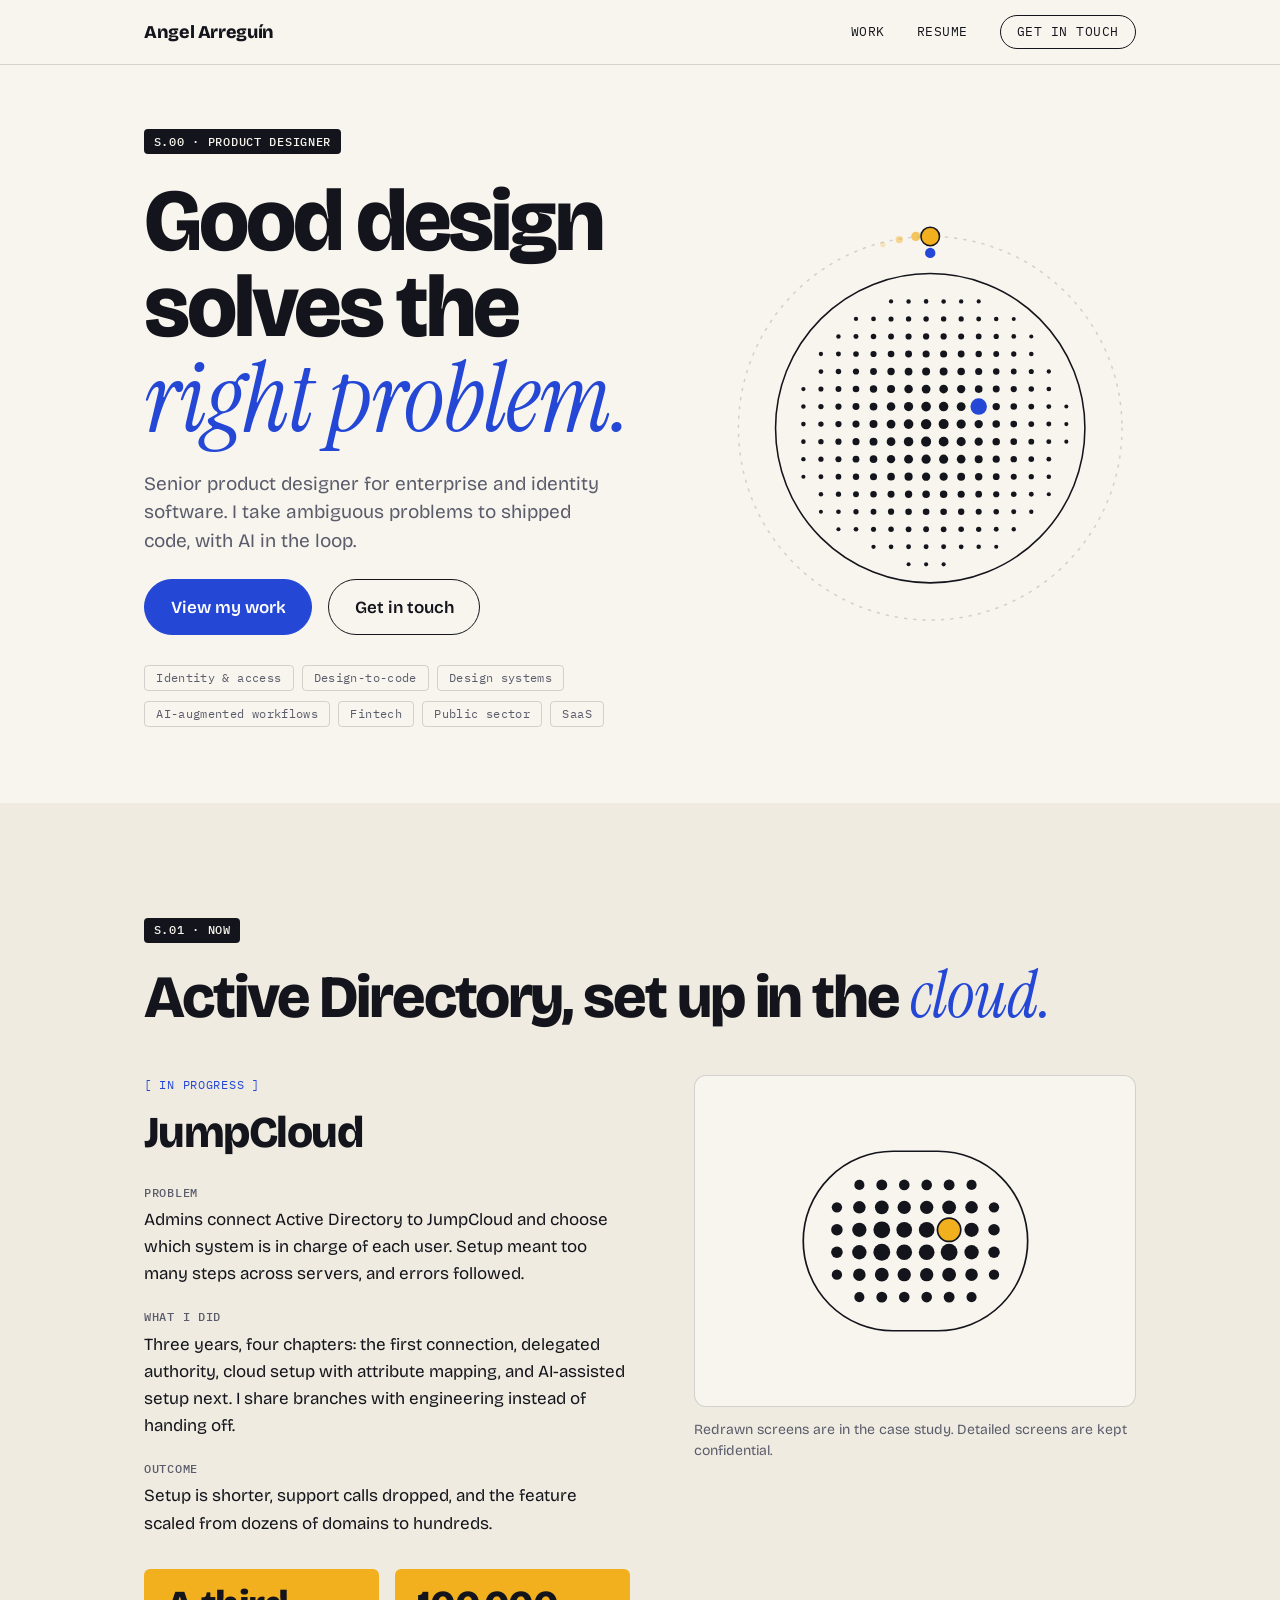
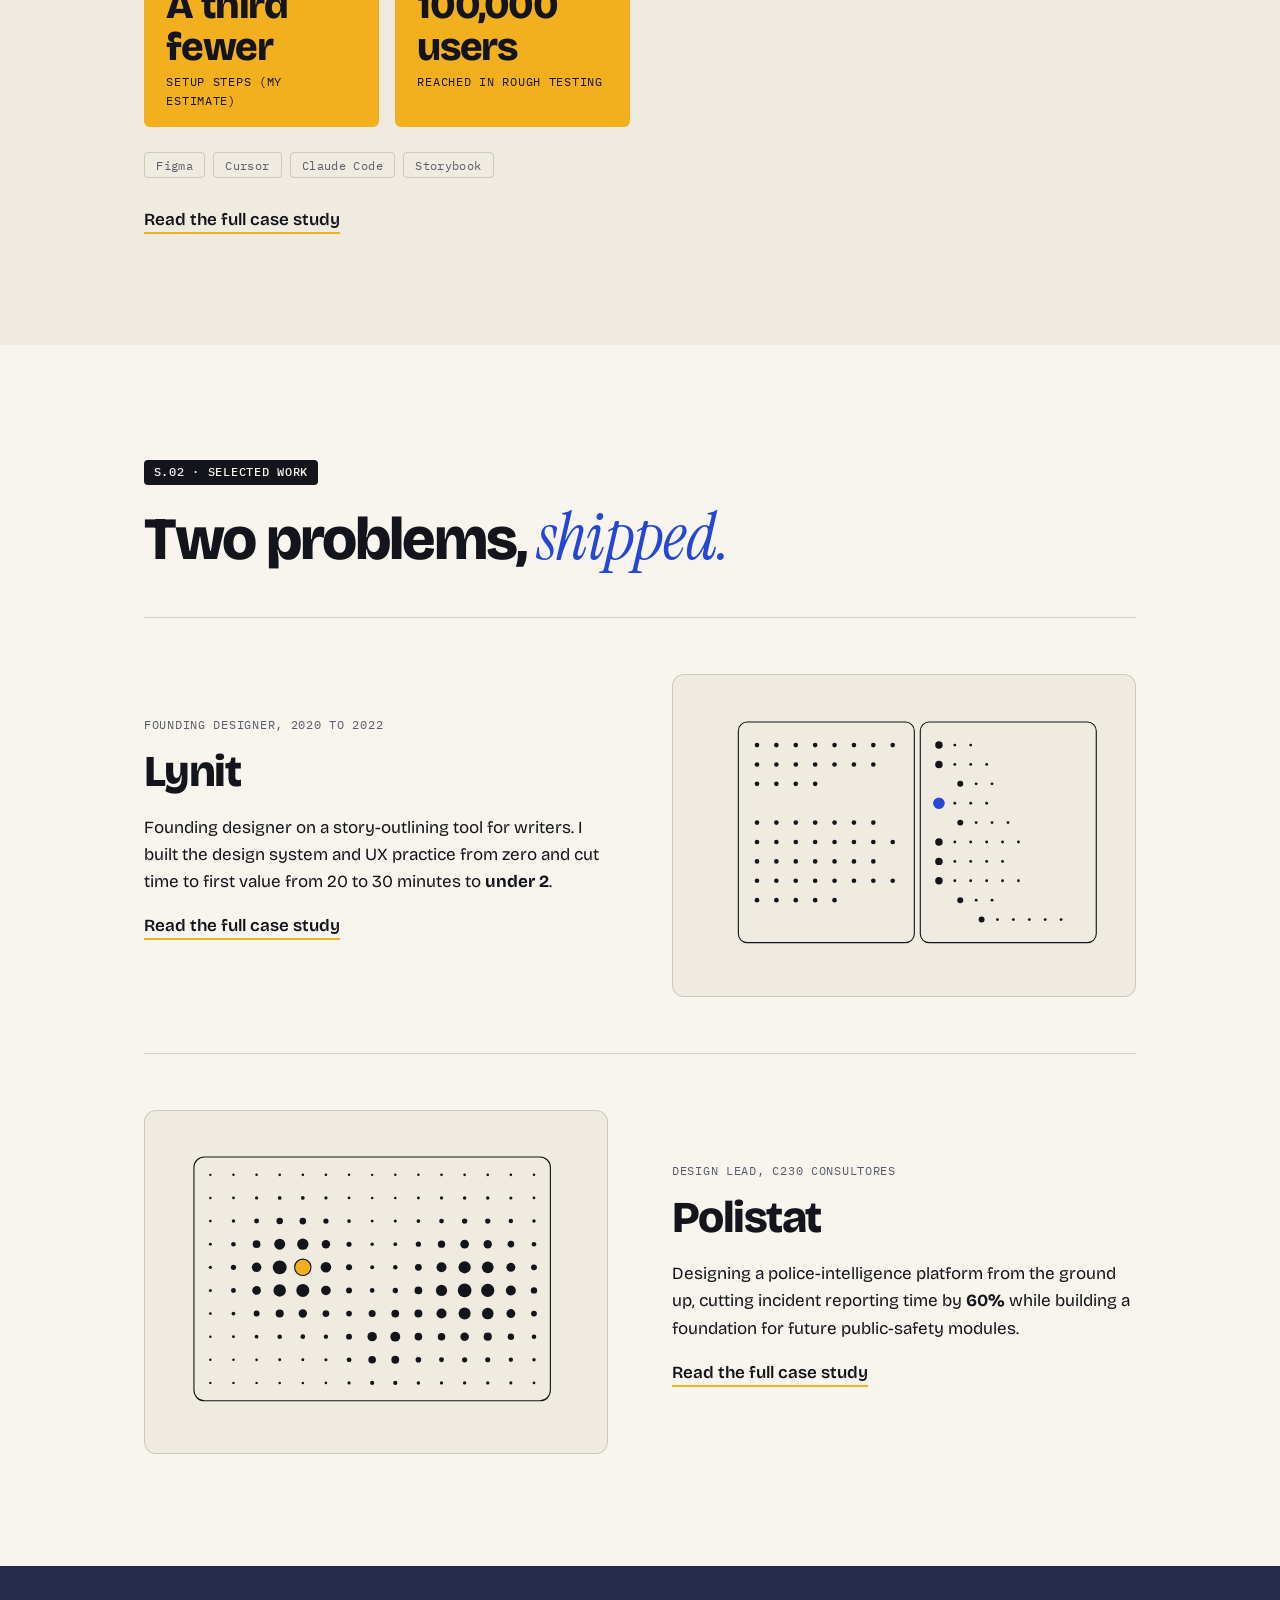
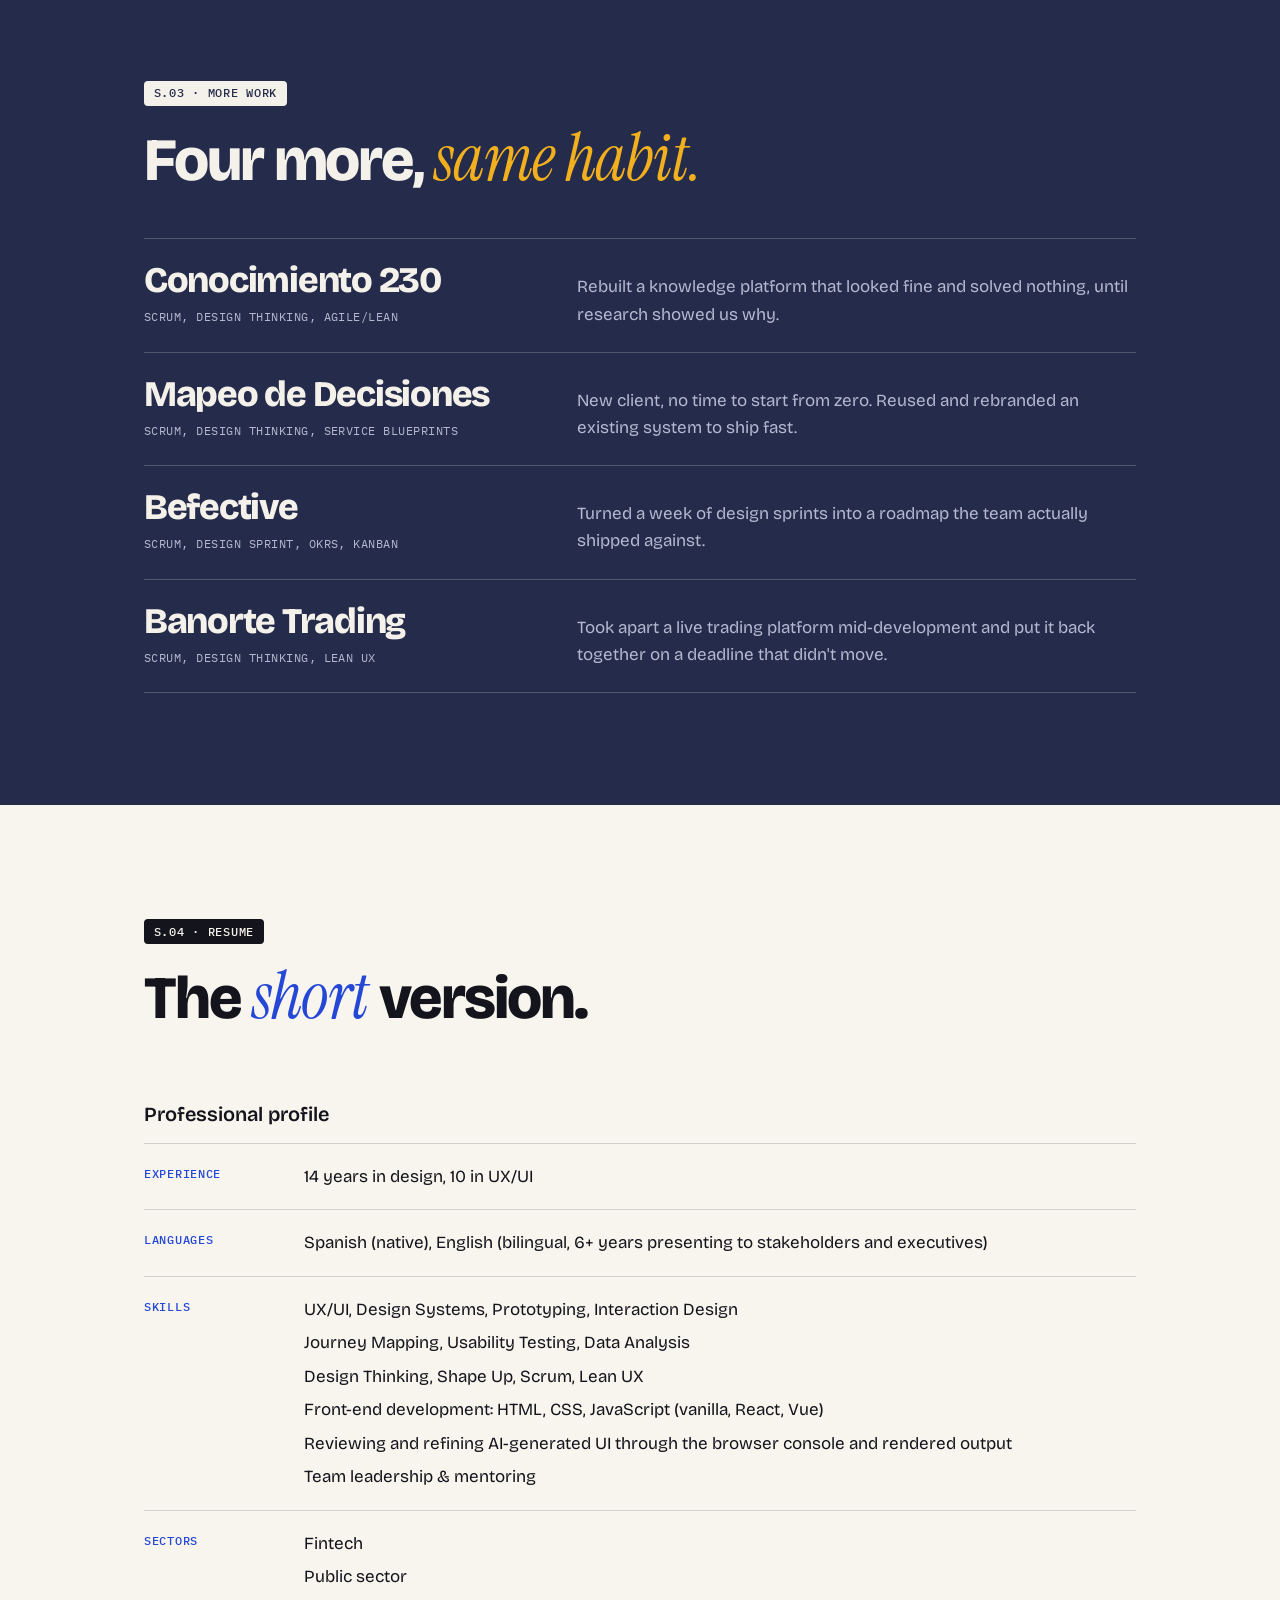
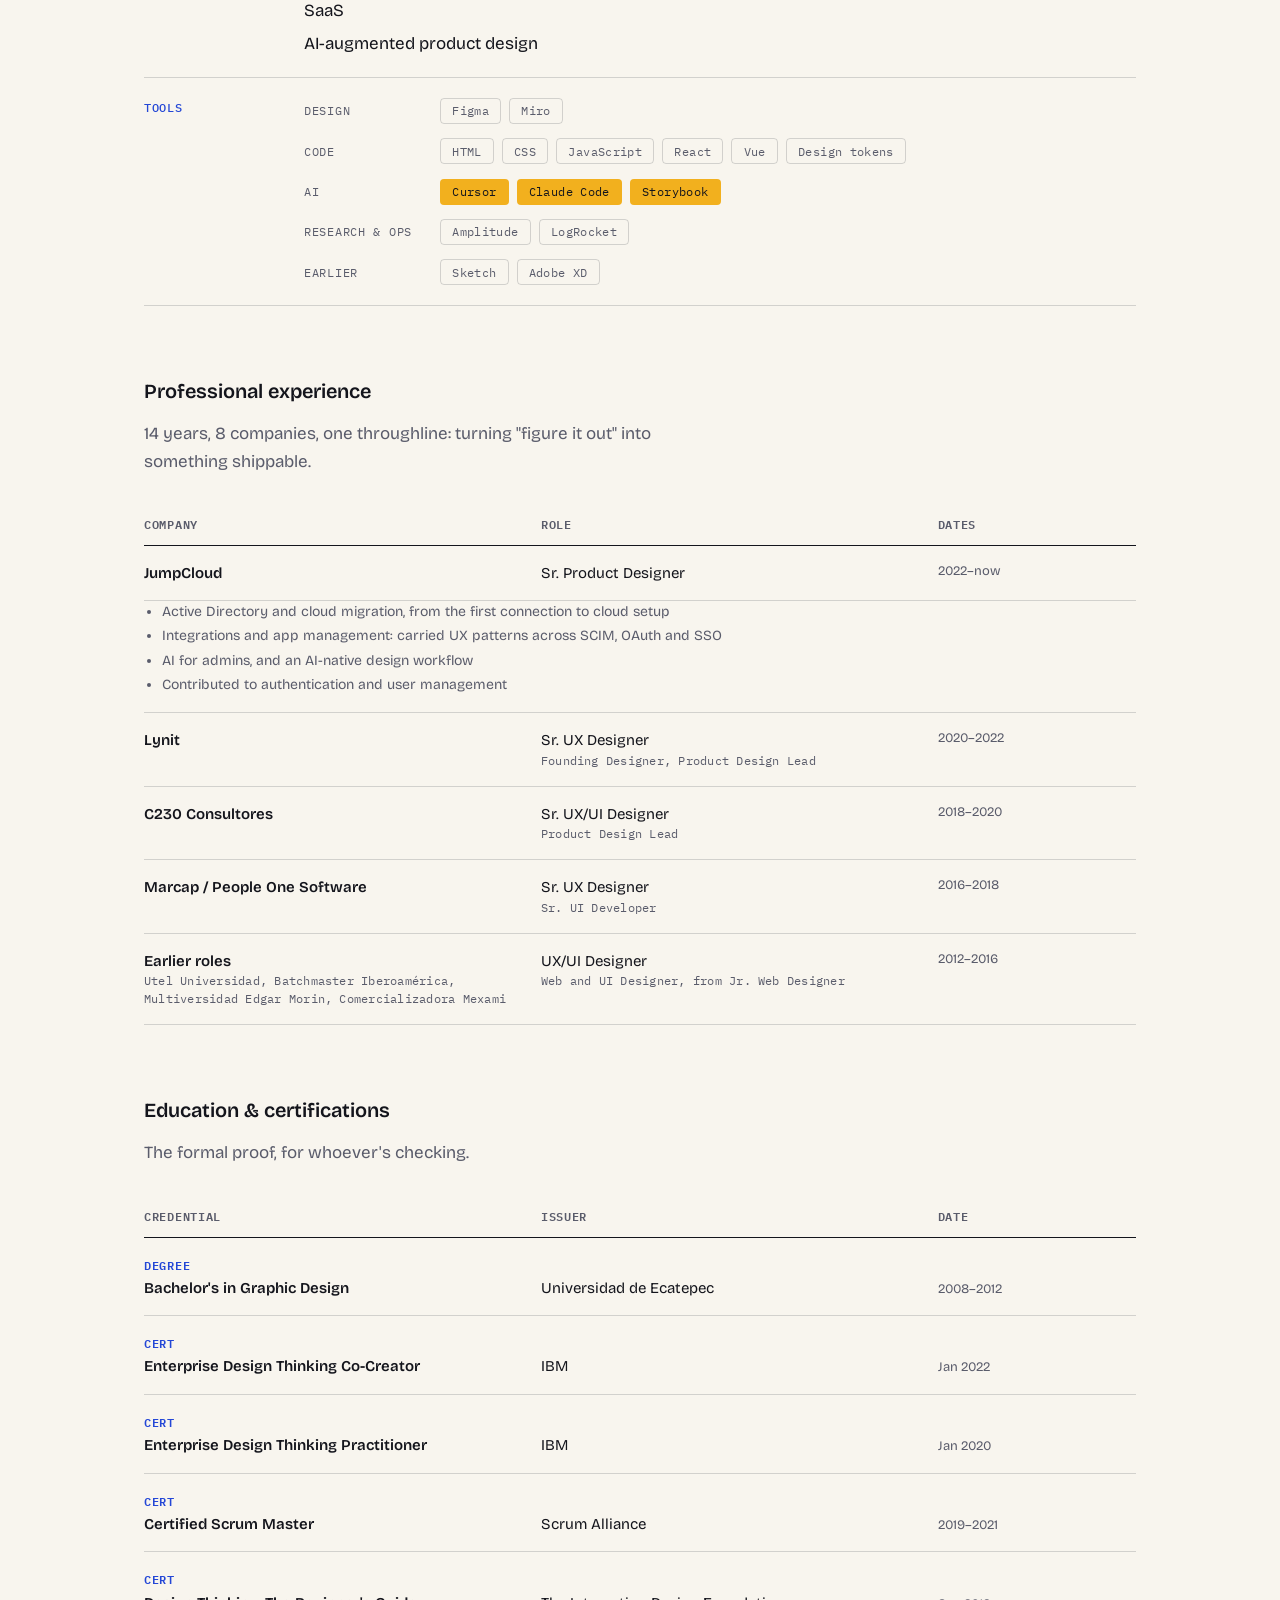
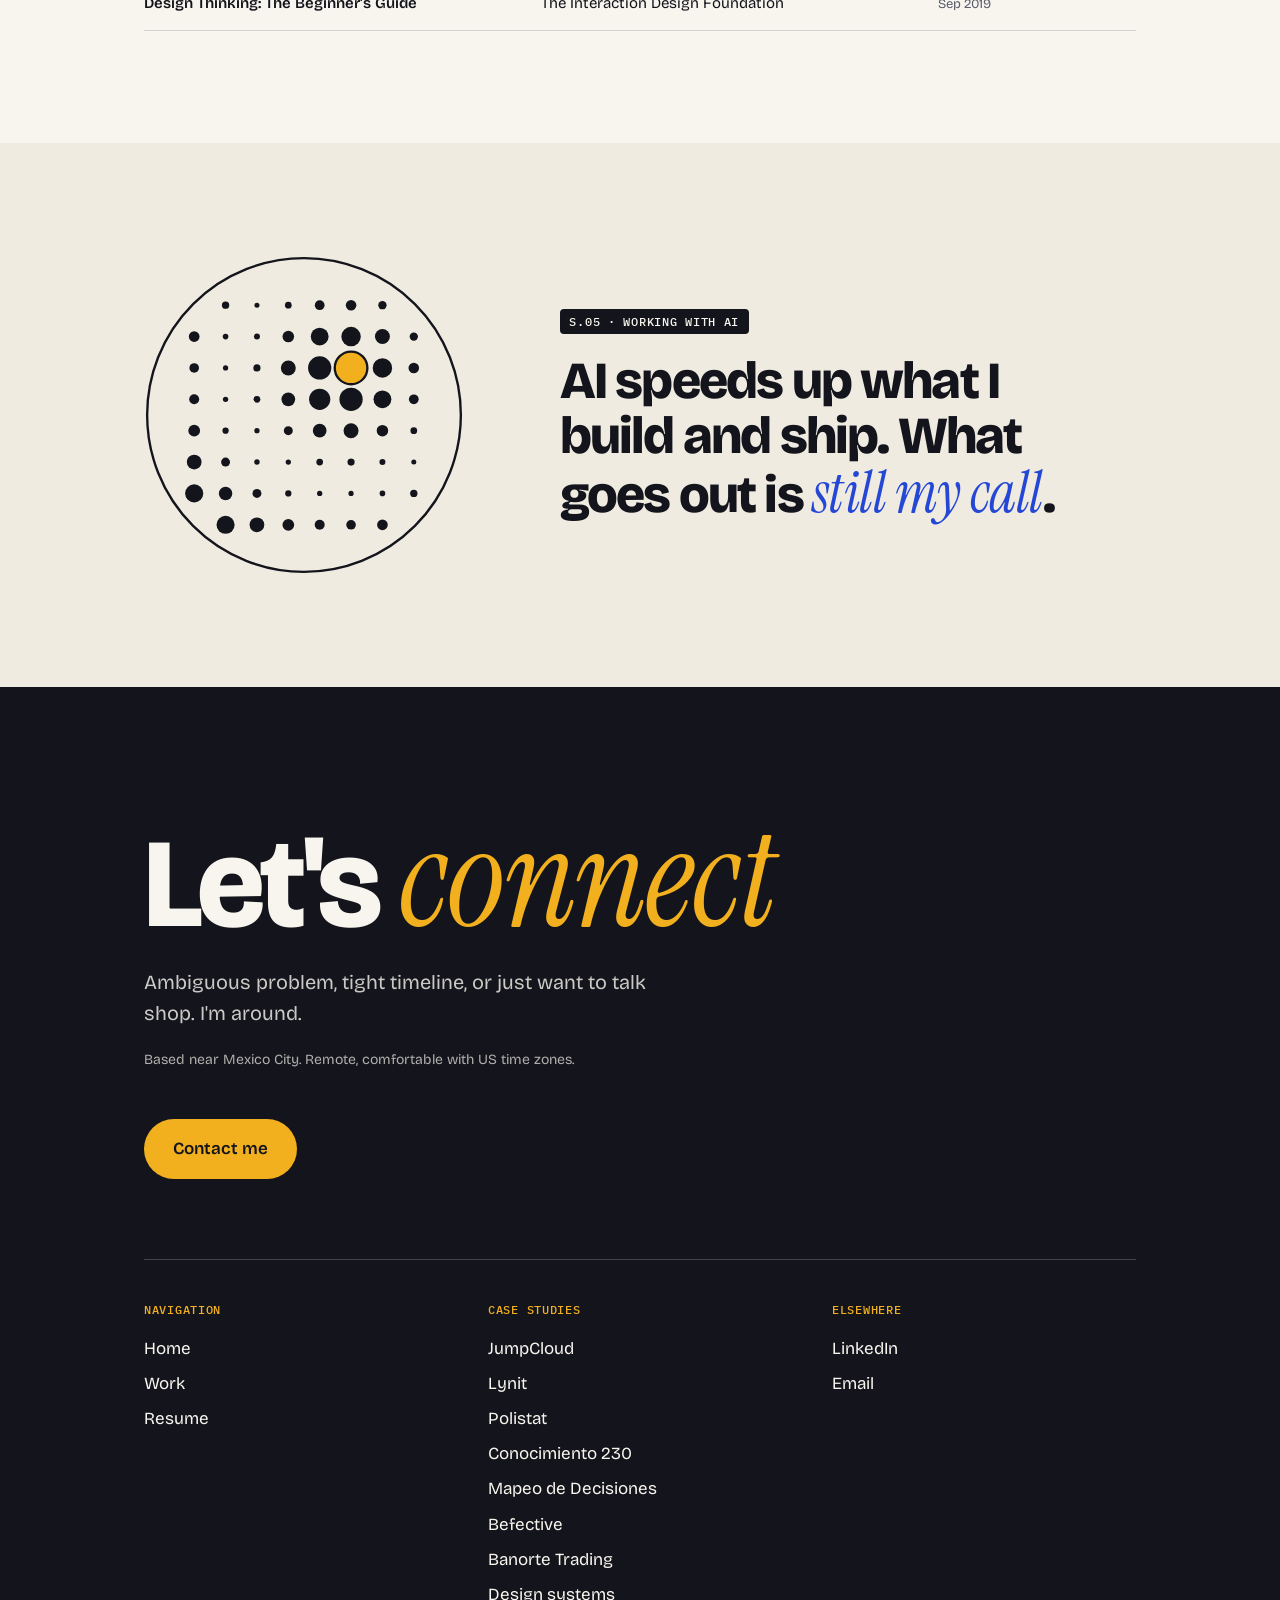
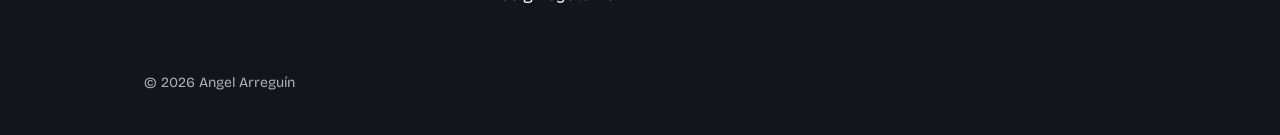
==== commit 53ba2b7a: "UI v3: warm paper, Bricolage + Instrument Serif italic + Plex Mono, orbit hero, mono tags, mid-dark " ====
--- a/index.html
+++ b/index.html
@@ -8,8 +8,8 @@
 <link rel="icon" href="data:image/svg+xml,%3Csvg xmlns='http://www.w3.org/2000/svg' viewBox='0 0 100 100'%3E%3Crect width='100' height='100' rx='22' fill='%232447D6'/%3E%3Ctext x='50' y='68' font-family='Georgia,serif' font-size='52' font-weight='700' fill='%23ECEEF4' text-anchor='middle'%3ELA%3C/text%3E%3C/svg%3E">
 <link rel="preconnect" href="https://fonts.googleapis.com">
 <link rel="preconnect" href="https://fonts.gstatic.com" crossorigin>
-<link rel="stylesheet" href="https://fonts.googleapis.com/css2?family=Gloock&family=Sora:wght@300..700&display=swap">
-<link rel="stylesheet" href="site.css?v=20261110a">
+<link rel="stylesheet" href="https://fonts.googleapis.com/css2?family=Bricolage+Grotesque:opsz,wght@12..96,400;12..96,600;12..96,800&family=Instrument+Serif:ital@1&family=IBM+Plex+Mono:wght@400;500&display=swap">
+<link rel="stylesheet" href="site.css?v=20261111c">
 </head>
 <body>
 
@@ -29,34 +29,38 @@
   <!-- Hero -->
   <section class="hero">
     <div class="wrap hero-top">
-      <h1>Good <span class="accent">design solves</span> the right problem.</h1>
-      <div class="art hero-art" data-animate data-align="end" data-cols="6" data-rows="5" data-hit="3,2" data-seed="11"></div>
-    </div>
-
-    <div class="wrap hero-intro">
-      <p class="hero-sub">Senior product designer for enterprise and identity software. I take ambiguous problems from first sketch to shipped code, with AI in the loop.</p>
-      <div class="cta-row">
-        <a class="btn-primary" href="#work">View my work</a>
-        <a class="btn-secondary" href="mailto:l.angelarreguinperez@gmail.com">Get in touch</a>
-      </div>
-    </div>
-
-    <div class="wrap">
-      <ul class="traits">
-        <li>Problem-first</li>
-        <li>Systems thinker</li>
-        <li>Evidence-led</li>
-        <li>Team-minded</li>
-      </ul>
-      <ul class="expertise">
-        <li><span class="chip">Identity &amp; access</span></li>
-        <li><span class="chip">Design-to-code</span></li>
-        <li><a class="chip" href="design-systems.html">Design systems</a></li>
-        <li><span class="chip">AI-augmented workflows</span></li>
-        <li><span class="chip">Fintech</span></li>
-        <li><span class="chip">Public sector</span></li>
-        <li><span class="chip">SaaS</span></li>
-      </ul>
+      <div class="hero-copy">
+        <span class="tag">S.00 · Product designer</span>
+        <h1>Good design solves the <em class="accent">right problem.</em></h1>
+        <p class="hero-sub">Senior product designer for enterprise and identity software. I take ambiguous problems to shipped code, with AI in the loop.</p>
+        <div class="cta-row">
+          <a class="btn-primary" href="#work">View my work</a>
+          <a class="btn-secondary" href="mailto:l.angelarreguinperez@gmail.com">Get in touch</a>
+        </div>
+        <ul class="expertise">
+          <li><span class="chip">Identity &amp; access</span></li>
+          <li><span class="chip">Design-to-code</span></li>
+          <li><a class="chip" href="design-systems.html">Design systems</a></li>
+          <li><span class="chip">AI-augmented workflows</span></li>
+          <li><span class="chip">Fintech</span></li>
+          <li><span class="chip">Public sector</span></li>
+          <li><span class="chip">SaaS</span></li>
+        </ul>
+      </div>
+      <div class="orbit" aria-hidden="true">
+        <svg viewBox="0 0 400 400">
+          <circle class="ring" cx="200" cy="200" r="186"/>
+          <circle class="disc" cx="200" cy="200" r="150"/>
+          <g id="orbit-dots"></g>
+          <g class="sat2-spin"><circle class="sat2" cx="200" cy="30" r="5"/></g>
+          <g class="sat-spin">
+            <circle class="sat-tail" cx="154" cy="22" r="2.5" opacity=".25"/>
+            <circle class="sat-tail" cx="170" cy="17" r="3.5" opacity=".45"/>
+            <circle class="sat-tail" cx="186" cy="14" r="4.5" opacity=".7"/>
+            <circle class="sat" cx="200" cy="14" r="9"/>
+          </g>
+        </svg>
+      </div>
     </div>
   </section>
 
@@ -64,12 +68,14 @@
   <section id="work" class="section section--tint">
     <div class="wrap">
       <div class="section-head">
-        <h2 class="section-title">Now at JumpCloud</h2>
+        <span class="tag">S.01 · Now</span>
+        <h2 class="section-title">Active Directory, set up in the <em class="accent">cloud.</em></h2>
       </div>
 
       <article class="jc">
         <div>
-          <h3 class="jc-title">Active Directory Integrations</h3>
+          <p class="status status--live" style="margin:0 0 1rem">In progress</p>
+          <h3 class="jc-title">JumpCloud</h3>
 
           <dl class="facts">
             <dt>Problem</dt>
@@ -116,7 +122,8 @@
   <section id="case-studies" class="section">
     <div class="wrap">
       <div class="section-head">
-        <h2 class="section-title">Selected work</h2>
+        <span class="tag">S.02 · Selected work</span>
+        <h2 class="section-title">Two problems, <em class="accent">shipped.</em></h2>
       </div>
 
       <article class="feature">
@@ -146,11 +153,11 @@
   </section>
 
   <!-- More work -->
-  <section class="section section--tint">
+  <section class="section band-mid">
     <div class="wrap">
       <div class="section-head">
-        <h2 class="section-title">More work</h2>
-        <p class="section-lede">Four more ambiguous problems, four more shipped solutions.</p>
+        <span class="tag">S.03 · More work</span>
+        <h2 class="section-title">Four more, <em class="accent">same habit.</em></h2>
       </div>
 
       <ul class="work-list">
@@ -198,7 +205,8 @@
   <section id="resume" class="section">
     <div class="wrap">
       <div class="section-head">
-        <h2 class="section-title">Resume</h2>
+        <span class="tag">S.04 · Resume</span>
+        <h2 class="section-title">The <em class="accent">short</em> version.</h2>
       </div>
 
       <div class="r-block">
@@ -310,8 +318,8 @@
     <div class="wrap ai-grid">
       <div class="ai-art"><div class="art" data-cols="4" data-rows="4" data-hit="2,1" data-seed="17"></div></div>
       <div>
-        <p class="ai-kicker" id="ai-kicker">Designing with AI</p>
-        <p class="ai-statement">AI speeds up what I build and ship. What goes out is <span class="accent">still my call</span>.</p>
+        <span class="tag" id="ai-kicker">S.05 · Working with AI</span>
+        <p class="ai-statement">AI speeds up what I build and ship. What goes out is <em class="accent">still my call</em>.</p>
       </div>
     </div>
   </section>
@@ -321,7 +329,7 @@
 <!-- Contact band -->
 <section id="contact" class="band-dark contact">
   <div class="wrap">
-    <h2 class="contact-headline">Let's <span class="shine">connect</span></h2>
+    <h2 class="contact-headline">Let's <em class="shine">connect</em></h2>
     <p class="contact-sub">Ambiguous problem, tight timeline, or just want to talk shop. I'm around.</p>
     <p class="contact-loc">Based near Mexico City. Remote, comfortable with US time zones.</p>
     <a class="btn-contact" href="mailto:l.angelarreguinperez@gmail.com">Contact me</a>
@@ -365,7 +373,8 @@
   <div class="wrap">© 2026 Angel Arreguín</div>
 </footer>
 
-<script src="art.js?v=20261110a" defer></script>
-<script src="cursor.js?v=20261110a" defer></script>
+<script src="art.js?v=20261111c" defer></script>
+<script src="orbit.js?v=20261111c" defer></script>
+<script src="cursor.js?v=20261111c" defer></script>
 </body>
 </html>
--- a/site.css
+++ b/site.css
@@ -1,20 +1,23 @@
 /* ==========================================================================
    site.css: Luis Angel Arreguín portfolio, redesign v2
    Replaces style.css for pages that link to it. Old pages keep style.css.
-   Fonts (load in each page's <head>):
-   https://fonts.googleapis.com/css2?family=Gloock&family=Sora:wght@300..700&display=swap
-   To try Instrument Serif instead, change --font-display below and the font link.
+   v3 (2026-11): warm paper, Bricolage Grotesque + Instrument Serif italic + IBM Plex Mono.
+   Fonts (load in each page's <head>): see FONTS_LINK in CLAUDE.md.
+   The block at the bottom, "Redesign v3", overrides the older rules above it.
    ========================================================================== */
 
 :root {
   /* Color */
-  --chalk: #F7F8FF;        /* paper, a touch lighter and cooler */
-  --chalk-deep: #EAEDF8;   /* tinted bands and panels */
-  --ink: #12141F;          /* text, headlines */
+  --chalk: #F8F5EE;        /* warm paper */
+  --chalk-deep: #EFEBE1;   /* tinted bands and panels */
+  --ink: #14151C;          /* text, headlines */
   --cobalt: #2447D6;       /* accent: links, rules, one headline */
   --marigold: #F2B01E;     /* fills only, always with ink text */
-  --slate: #5B6178;        /* secondary text */
-  --plum: #3A1F3D;         /* dark close band */
+  --slate: #5A5C6B;        /* secondary text */
+  --plum: #14151C;         /* dark close band (contact) */
+  --mid: #252B4A;          /* mid-dark band: lighter than contact */
+  --mid-ink: #F4F1EA;
+  --mid-slate: #B4B8D0;
   --line: rgba(18, 20, 31, .16);
 
   /* Gradients: same blue family. "shine" is the headline gloss, "glow" the dark-band version. */
@@ -23,8 +26,10 @@
   --grad-night: linear-gradient(95deg, #4E7DFF 0%, #7FB0FF 50%, #8FDBFF 100%);
 
   /* Type */
-  --font-display: "Gloock", Georgia, "Times New Roman", serif;
-  --font-body: "Sora", system-ui, -apple-system, "Segoe UI", sans-serif;
+  --font-display: "Bricolage Grotesque", "Helvetica Neue", Arial, sans-serif;
+  --font-serif: "Instrument Serif", Georgia, "Times New Roman", serif;
+  --font-mono: "IBM Plex Mono", ui-monospace, Menlo, monospace;
+  --font-body: "Bricolage Grotesque", system-ui, -apple-system, "Segoe UI", sans-serif;
 
   /* Layout */
   --measure: 40rem;
@@ -63,7 +68,7 @@
   position: sticky;
   top: 0;
   z-index: 20;
-  background: rgba(236, 238, 244, .88);
+  background: rgba(248, 245, 238, .88);
   -webkit-backdrop-filter: blur(10px);
   backdrop-filter: blur(10px);
   border-bottom: 1px solid var(--line);
@@ -630,3 +635,162 @@
 .nice-table .row-detail ul { margin: 0; padding-left: 1.1rem; color: var(--slate); font-size: .875rem; line-height: 1.5; }
 .nice-table .row-detail li + li { margin-top: .2rem; }
 .contact-loc { margin: 0 0 1.5rem; color: rgba(247, 248, 255, .7); font-size: .875rem; }
+
+
+/* ==========================================================================
+   Redesign v3: one idea per section. Three voices:
+   Bricolage (say it), Instrument Serif italic (stress one phrase), Plex Mono (label it).
+   ========================================================================== */
+body { font-size: 1.0625rem; line-height: 1.6; }
+p { text-wrap: pretty; }
+h1, h2, h3 { text-wrap: balance; }
+
+/* stress phrase: one per heading, never a full line */
+.accent, .shine {
+  font-family: var(--font-serif);
+  font-style: italic;
+  font-weight: 400;
+  font-size: 1.1em;
+  letter-spacing: -.01em;
+  background: none;
+  -webkit-text-fill-color: currentColor;
+  filter: none;
+  color: var(--cobalt);
+}
+.shine { color: #F2B01E; }
+.band-mid .accent { color: var(--marigold); }
+
+/* mono voice: tags, labels, meta */
+.tag {
+  display: inline-block;
+  margin-bottom: 1.25rem;
+  padding: .3rem .6rem;
+  background: var(--ink);
+  color: var(--chalk);
+  border-radius: 4px;
+  font-family: var(--font-mono);
+  font-size: .75rem;
+  font-weight: 500;
+  letter-spacing: .06em;
+  line-height: 1.3;
+  text-transform: uppercase;
+}
+.band-mid .tag { background: var(--mid-ink); color: var(--mid); }
+.status { font-family: var(--font-mono); font-size: .75rem; letter-spacing: .06em; text-transform: uppercase; color: var(--slate); white-space: nowrap; }
+.status::before { content: "[ "; }
+.status::after { content: " ]"; }
+.status--live { color: var(--cobalt); }
+.chip, .pill, .nice-table th, .meta-grid dt, .cs-kind, .feature-meta, .type-badge, .status-tag, .metric-label, .stat-label, .work-row .tags, .tool-group-label, .back, .cell-sub, .figcap, .facts dt, .profile-row h4 {
+  font-family: var(--font-mono);
+}
+.chip, .pill { font-size: .75rem; letter-spacing: .03em; color: var(--slate); border-radius: 4px; }
+.pill--ai { color: var(--ink); }
+.meta-grid dt, .nice-table th, .facts dt, .profile-row h4, .cs-kind, .feature-meta, .type-badge, .metric-label, .stat-label, .tool-group-label {
+  font-size: .75rem; letter-spacing: .06em; text-transform: uppercase;
+}
+.facts dt, .profile-row h4 { font-weight: 500; }
+.meta-grid dd, .cell-primary { font-family: var(--font-body); }
+.cell-sub { font-size: .75rem; letter-spacing: .02em; }
+.back { font-size: .8125rem; letter-spacing: .04em; text-transform: uppercase; font-weight: 500; }
+.nice-table td { font-family: var(--font-body); }
+.cell-date { font-family: var(--font-mono); font-size: .8125rem; }
+
+/* header */
+.logo { font-weight: 800; letter-spacing: -.02em; font-size: 1.125rem; }
+.site-header nav { font-family: var(--font-mono); font-size: .8125rem; letter-spacing: .04em; text-transform: uppercase; }
+.nav-cta { border-width: 1.5px; }
+
+/* headings: heavy and tight */
+.hero h1, .section-title, .jc-title, .feature h3, .work-row h3, .page-title, .cs-title, .body-sub, .stat-num,
+.metric-value, .compare h3, .takeaways h3, .contact-headline, .ai-statement, .step-num, .traits {
+  font-family: var(--font-display);
+  font-weight: 800;
+  letter-spacing: -.035em;
+}
+.hero h1 { font-size: 2.875rem; line-height: .98; }
+.section-title { font-size: 2.25rem; line-height: .98; }
+.page-title { font-size: 2.875rem; line-height: .98; max-width: 12ch; }
+@media (min-width: 640px) { .hero h1, .page-title { font-size: 4.5rem; } .section-title { font-size: 3rem; } }
+@media (min-width: 1024px) { .hero h1 { font-size: 5.5rem; } .page-title { font-size: 5.5rem; } .section-title { font-size: 3.75rem; } }
+.section-title::after, .ai-kicker::after { display: none; }
+.jc-title, .feature h3 { font-size: clamp(1.75rem, 1.2rem + 2.2vw, 2.75rem); line-height: 1; }
+.cs-title { font-size: clamp(1.5rem, 1.2rem + 1.2vw, 2.125rem); line-height: 1.08; letter-spacing: -.03em; }
+.body-sub, .compare h3, .takeaways h3 { letter-spacing: -.03em; }
+.contact-headline { font-size: clamp(3.25rem, 1.5rem + 8vw, 8rem); line-height: .92; }
+.ai-statement { font-weight: 800; font-size: clamp(1.75rem, 1rem + 3vw, 3.25rem); line-height: 1.05; }
+.page-lede, .hero-sub, .section-lede { color: var(--slate); max-width: 38ch; line-height: 1.5; }
+.page-lede { font-size: 1.1875rem; max-width: 44ch; }
+.hero-sub { font-size: 1.1875rem; margin-bottom: 0; }
+.cs-content p, .facts dd, .feature p, .body-text p { max-width: 62ch; }
+
+/* hero */
+.hero { overflow: visible; padding: clamp(2.5rem, 5vw, 4rem) 0 clamp(3rem, 6vw, 5rem); }
+.hero::before, .hero::after { display: none; }
+.hero-top { grid-template-columns: minmax(0, 1.25fr) minmax(0, 1fr); align-items: center; }
+.hero-copy { display: grid; gap: 1.5rem; justify-items: start; min-width: 0; }
+.hero-copy .tag { margin-bottom: 0; }
+.hero .expertise { margin-top: .25rem; }
+.traits { display: none; }
+.btn-primary {
+  background: var(--cobalt); box-shadow: none; border: 1.5px solid var(--cobalt); color: #fff;
+}
+.btn-primary:hover { background: var(--ink); border-color: var(--ink); }
+.btn-secondary { border-width: 1.5px; }
+
+.orbit { width: 100%; max-width: 30rem; margin-inline: auto; aspect-ratio: 1; }
+.orbit svg { width: 100%; height: 100%; display: block; overflow: visible; }
+.orbit .dot { fill: var(--ink); }
+.orbit .dot.hit { fill: var(--cobalt); }
+.orbit .ring { fill: none; stroke: var(--line); stroke-width: 1.5; stroke-dasharray: 2 7; stroke-linecap: round; }
+.orbit .disc { fill: none; stroke: var(--ink); stroke-width: 1.5; }
+.sat-spin { transform-origin: 200px 200px; animation: orbit-spin 16s linear infinite; }
+.sat2-spin { transform-origin: 200px 200px; animation: orbit-spin 26s linear infinite reverse; }
+.orbit .sat { fill: var(--marigold); stroke: var(--ink); stroke-width: 1.5; }
+.orbit .sat-tail { fill: var(--marigold); }
+.orbit .sat2 { fill: var(--cobalt); }
+@keyframes orbit-spin { to { transform: rotate(360deg); } }
+@media (prefers-reduced-motion: reduce) { .sat-spin, .sat2-spin { animation: none; } }
+@media (max-width: 860px) { .hero-top { grid-template-columns: 1fr; } .orbit { max-width: 16rem; margin-inline: 0; } }
+
+/* sections */
+.section-head { margin-bottom: clamp(2rem, 4vw, 3rem); }
+.section-head .tag { margin-bottom: 1.25rem; }
+.metric { background: var(--marigold); border-radius: 6px; }
+.metric-value { font-size: clamp(1.75rem, 1.2rem + 1.6vw, 2.5rem); }
+.metric-label { margin-top: .25rem; }
+.stat { border-top: 2px solid var(--ink); }
+.stat-num { font-size: clamp(1.75rem, 1.3rem + 1.2vw, 2.5rem); }
+.panel { border-radius: 12px; }
+.link { color: var(--ink); text-decoration: none; border-bottom: 2px solid var(--marigold); padding-bottom: 2px; font-weight: 600; }
+.link:hover { color: var(--cobalt); }
+.facts dt { margin-top: 1.25rem; color: var(--slate); }
+.feature-meta { margin-bottom: 1rem; }
+
+/* mid-dark band (work list) */
+.band-mid { background: var(--mid); color: var(--mid-ink); }
+.band-mid .section-lede { color: var(--mid-slate); }
+.band-mid .work-list { border-top-color: rgba(244, 241, 234, .22); }
+.band-mid .work-list li { border-bottom-color: rgba(244, 241, 234, .22); }
+.band-mid .work-row { padding: 1.5rem 0; align-items: baseline; }
+.band-mid .work-row h3 { font-size: clamp(1.5rem, 1.1rem + 1.6vw, 2.25rem); line-height: 1; }
+.band-mid .work-row:hover h3 { color: var(--marigold); }
+.band-mid .work-row .tags { color: var(--mid-slate); font-size: .75rem; letter-spacing: .04em; text-transform: uppercase; }
+.band-mid .work-row p { color: var(--mid-slate); max-width: 52ch; }
+.band-mid :focus-visible { outline-color: var(--marigold); }
+
+/* case-study header: tag + big name + lede, then a TL;DR triptych when present */
+.cs-kind { display: inline-block; margin: 0 0 1.25rem; padding: .3rem .6rem; background: var(--ink); color: var(--chalk); border-radius: 4px; line-height: 1.3; }
+.meta-grid { border-top: 1px solid var(--line); border-bottom: 1px solid var(--line); padding: 1.25rem 0; }
+.meta-grid dd { font-size: .9375rem; }
+.cs-section { padding: 2.5rem 0; }
+
+/* contact + footer */
+.contact::before, .contact::after { display: none; }
+.contact-sub { color: rgba(244, 241, 234, .82); }
+.btn-contact { background: var(--marigold); color: var(--ink); box-shadow: none; }
+.btn-contact:hover { background: var(--chalk); box-shadow: none; }
+.footer-col h4 { font-family: var(--font-mono); font-size: .75rem; letter-spacing: .06em; text-transform: uppercase; font-weight: 500; }
+.contact-loc { color: rgba(244, 241, 234, .7); }
+.cursor.on-dark .cursor-dot { background: var(--marigold); }
+li { text-wrap: pretty; }
+.back { display: block; width: fit-content; margin-bottom: 1.5rem; }
